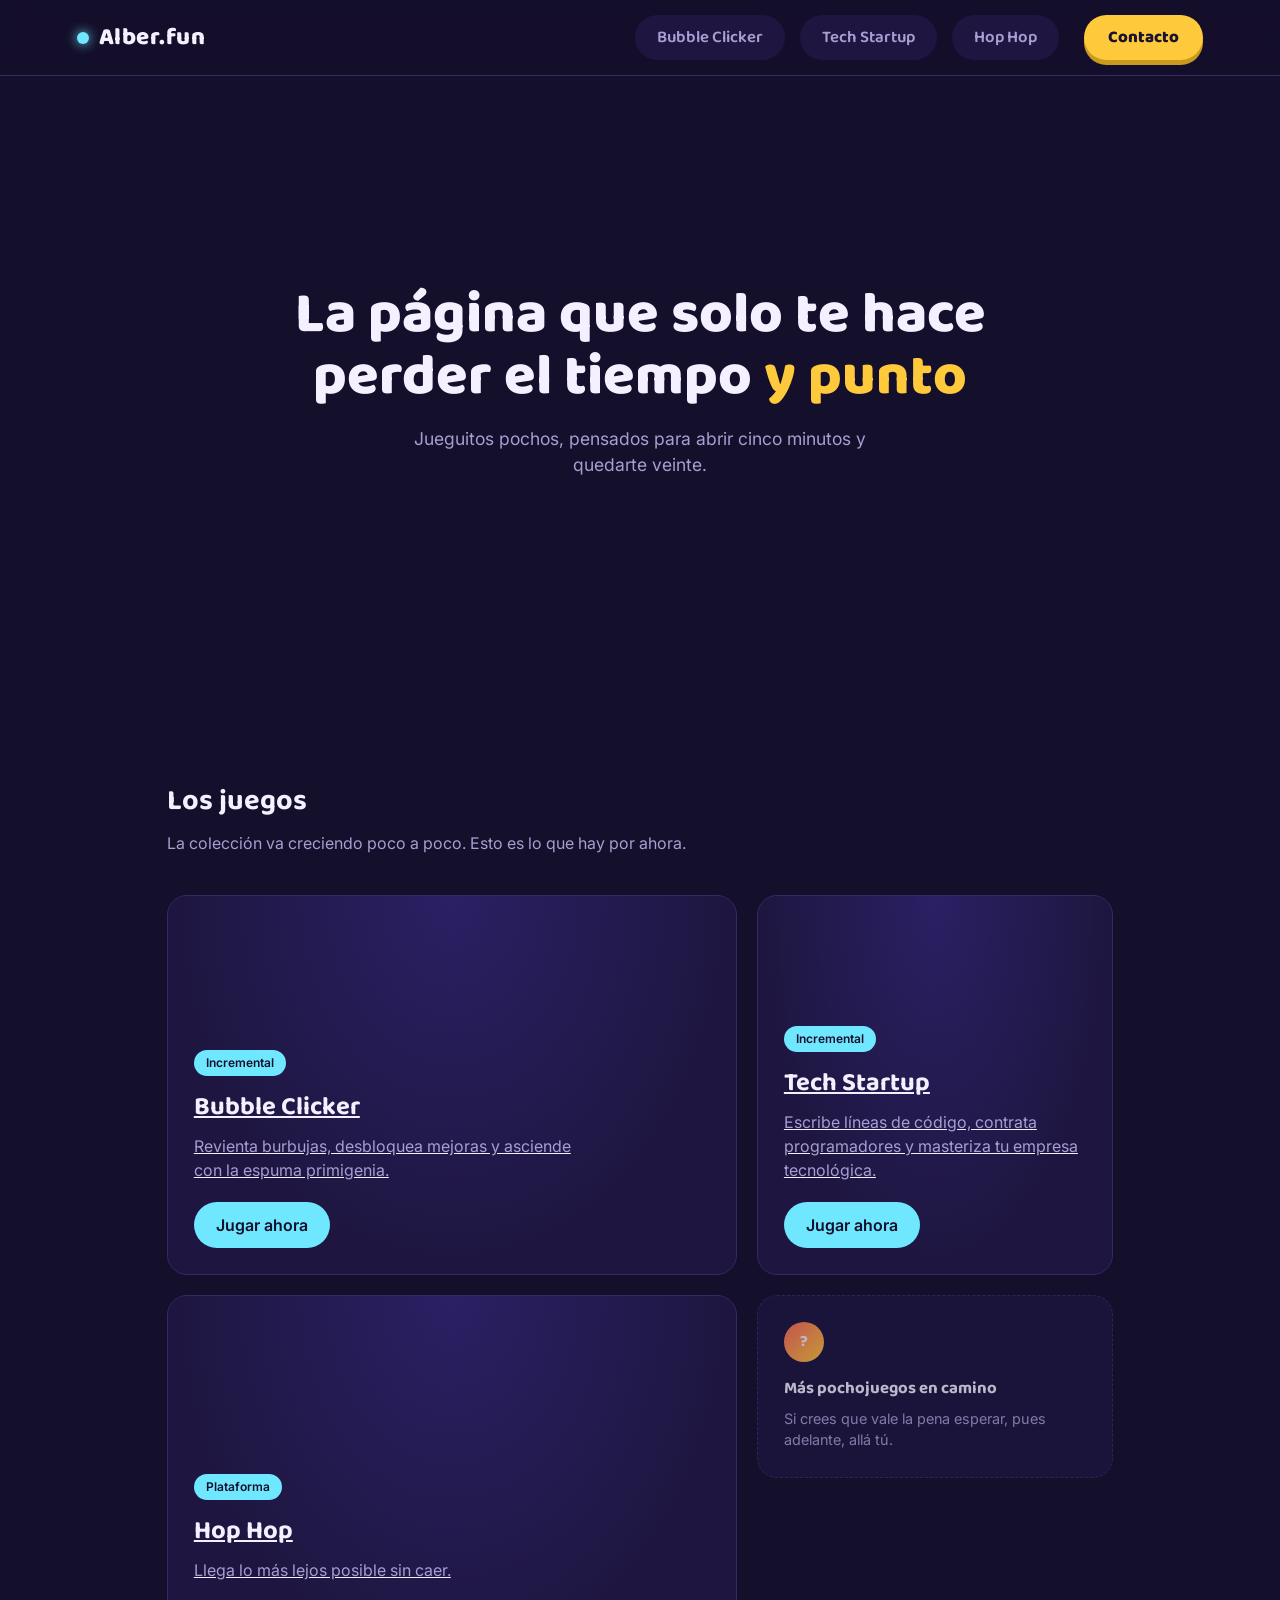
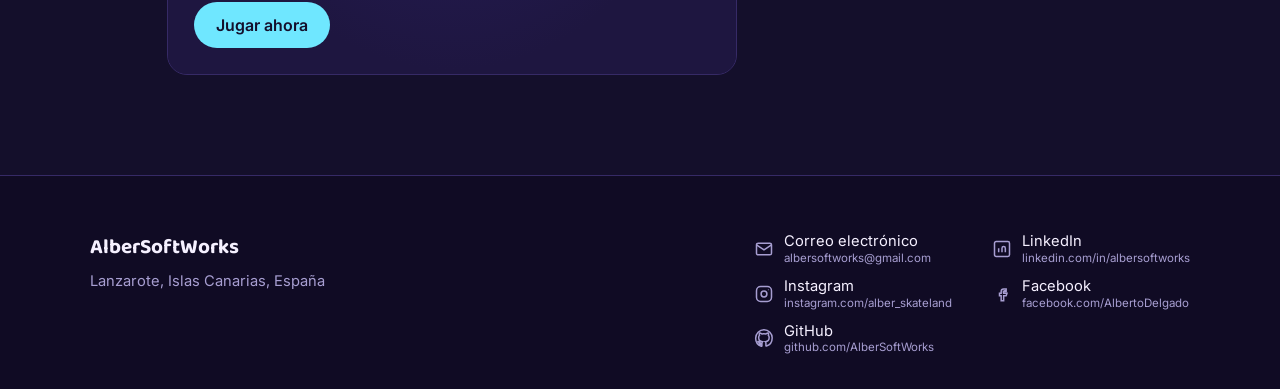
==== index.html @ b2f0d1ea "Modificaciones varias" ====
<!DOCTYPE html>
<html lang="es">
<head>
<meta charset="UTF-8">
<meta name="viewport" content="width=device-width, initial-scale=1.0">
<title>Alber.fun — Sala de juegos</title>

<link rel="preconnect" href="https://fonts.googleapis.com">
<link rel="preconnect" href="https://fonts.gstatic.com" crossorigin>
<link href="https://fonts.googleapis.com/css2?family=Baloo+2:wght@500;600;700;800&family=Inter:wght@400;500;600&display=swap" rel="stylesheet">

<style>
  :root {
    --ink: #140F2B;
    --panel: #1E1640;
    --panel-edge: #362A66;
    --sky: #6FE7FF;
    --gold: #FFC93C;
    --coral: #FF6B5B;
    --text: #F5F0FF;
    --muted: #A79ED1;

    --font-display: 'Baloo 2', sans-serif;
    --font-body: 'Inter', sans-serif;
  }

  * { box-sizing: border-box; }

  html { scroll-behavior: smooth; }

  body {
    margin: 0;
    background: var(--ink);
    color: var(--text);
    font-family: var(--font-body);
    line-height: 1.5;
  }

  a { color: inherit; }

  :focus-visible {
    outline: 2px solid var(--gold);
    outline-offset: 3px;
  }

  /* ---------- NAV ESTÉTICO Y ANIMADO ---------- */

  nav {
    display: flex;
    align-items: center;
    justify-content: space-between;
    padding: 15px 6vw;
    position: sticky;
    top: 0;
    background: rgba(20, 15, 43, 0.85); /* var(--ink) con opacidad */
    backdrop-filter: blur(12px);
    -webkit-backdrop-filter: blur(12px);
    z-index: 9999;
    border-bottom: 1px solid var(--panel-edge);
    transition: all 0.4s ease;
  }

  .brand {
    font-family: var(--font-display);
    font-weight: 800;
    font-size: 1.5rem;
    display: flex;
    align-items: center;
    gap: 10px;
    letter-spacing: 0.5px;
    text-decoration: none;
    color: var(--text);
    transition: transform 0.3s ease;
  }

  .brand:hover {
    transform: scale(1.05) rotate(-2deg);
  }

  .brand-dot {
    width: 12px;
    height: 12px;
    border-radius: 50%;
    background: var(--sky);
    box-shadow: 0 0 12px var(--sky);
    transition: all 0.3s ease;
  }

  /* Animación loca para el punto del logo al hacer hover */
  .brand:hover .brand-dot {
    animation: crazyBounce 0.4s infinite alternate cubic-bezier(0.5, 0.05, 1, 0.5);
  }

  @keyframes crazyBounce {
    0% { transform: translateY(0) scale(1); background: var(--sky); box-shadow: 0 0 12px var(--sky); }
    100% { transform: translateY(-10px) scale(1.3); background: var(--coral); box-shadow: 0 0 20px var(--coral); }
  }

  .nav-links-container {
    display: flex;
    gap: 15px;
    align-items: center;
    flex-wrap: wrap;
  }

  .nav-link {
    text-decoration: none;
    color: var(--muted);
    font-family: var(--font-display);
    font-size: 1.05rem;
    font-weight: 600;
    padding: 8px 20px;
    border-radius: 50px;
    background: var(--panel);
    border: 2px solid transparent;
    position: relative;
    overflow: hidden;
    transition: all 0.3s cubic-bezier(0.175, 0.885, 0.32, 1.275);
  }

  /* Efecto de brillo que atraviesa el botón */
  .nav-link::before {
    content: '';
    position: absolute;
    top: 0; left: -100%;
    width: 100%; height: 100%;
    background: linear-gradient(90deg, transparent, rgba(111, 231, 255, 0.3), transparent);
    transition: left 0.5s ease;
  }

  .nav-link:hover {
    transform: translateY(-5px) scale(1.05) rotate(3deg);
    box-shadow: 0 8px 15px rgba(111, 231, 255, 0.2);
    border-color: var(--sky);
    color: var(--sky);
    background: var(--ink);
  }

  .nav-link:hover::before {
    left: 100%;
  }

  /* Botón de Llamada a la Acción (CTA) del menú */
  .nav-cta {
    text-decoration: none;
    color: #1A1330;
    background: var(--gold);
    font-family: var(--font-display);
    font-size: 1.05rem;
    font-weight: 800;
    padding: 10px 24px;
    border-radius: 50px;
    box-shadow: 0 5px 0 #C99A20;
    animation: pulseNav 2s infinite;
    transition: all 0.2s cubic-bezier(0.25, 0.8, 0.25, 1);
    margin-left: 10px;
  }

  .nav-cta:hover {
    transform: translateY(-3px) scale(1.1) rotate(-3deg);
    box-shadow: 0 2px 0 #C99A20, 0 10px 25px rgba(255, 201, 60, 0.5);
    animation-play-state: paused;
    background: #ffdb6e;
  }

  .nav-cta:active {
    transform: translateY(2px) scale(0.95);
    box-shadow: 0 0 0 #C99A20;
  }

  @keyframes pulseNav {
    0% { box-shadow: 0 5px 0 #C99A20, 0 0 0 0 rgba(255, 201, 60, 0.5); }
    70% { box-shadow: 0 5px 0 #C99A20, 0 0 0 15px rgba(255, 201, 60, 0); }
    100% { box-shadow: 0 5px 0 #C99A20, 0 0 0 0 rgba(255, 201, 60, 0); }
  }

  /* Adaptación para móviles del menú */
  @media (max-width: 720px) {
    .nav-links-container {
      display: none; /* Aquí podrías añadir un menú hamburguesa más adelante si crecen los links */
    }
  }

  /* ---------- HERO ---------- */

  .hero {
    position: relative;
    min-height: 76vh;
    display: flex;
    align-items: center;
    justify-content: center;
    overflow: hidden;
    padding: 40px 6vw 80px;
  }

  .hero-bubbles {
    position: absolute;
    inset: 0;
    overflow: hidden;
    pointer-events: none;
  }

  .hero-bubbles span {
    position: absolute;
    bottom: -10%;
    border-radius: 50%;
    opacity: 0.55;
    animation: rise linear infinite;
  }

  @keyframes rise {
    0%   { transform: translateY(0) translateX(0); opacity: 0; }
    10%  { opacity: 0.55; }
    90%  { opacity: 0.4; }
    100% { transform: translateY(-115vh) translateX(var(--drift, 30px)); opacity: 0; }
  }

  .hero-content {
    position: relative;
    text-align: center;
    max-width: 700px;
    animation: heroIn 1s ease both;
  }

  @keyframes heroIn {
    from { opacity: 0; transform: translateY(18px); }
    to   { opacity: 1; transform: translateY(0); }
  }

  .hero h1 {
    font-family: var(--font-display);
    font-weight: 800;
    font-size: clamp(2.2rem, 6vw, 3.6rem);
    line-height: 1.08;
    margin: 0 0 18px 0;
  }

  .hero h1 .highlight {
    color: var(--gold);
  }

  .hero p {
    color: var(--muted);
    font-size: 1.1rem;
    max-width: 46ch;
    margin: 0 auto 34px auto;
  }

  .cta {
    display: inline-block;
    background: var(--gold);
    color: #1A1330;
    font-weight: 600;
    font-family: var(--font-body);
    padding: 13px 30px;
    border-radius: 999px;
    text-decoration: none;
    font-size: 1rem;
    box-shadow: 0 6px 0 #C99A20;
    transition: transform 0.15s, box-shadow 0.15s;
  }

  .cta:hover {
    transform: translateY(2px);
    box-shadow: 0 4px 0 #C99A20;
  }

  /* ---------- GAMES SECTION ---------- */

  .games {
    padding: 20px 6vw 100px;
    max-width: 1100px;
    margin: 0 auto;
  }

  .games-heading {
    font-family: var(--font-display);
    font-weight: 700;
    font-size: 1.8rem;
    margin: 0 0 8px 0;
  }

  .games-sub {
    color: var(--muted);
    margin: 0 0 40px 0;
    max-width: 55ch;
  }

  .game-grid {
    display: grid;
    grid-template-columns: 1.6fr 1fr;
    grid-template-rows: auto auto;
    gap: 20px;
    margin-top: 20px;
  }

  .card {
    background: var(--panel);
    border: 1px solid var(--panel-edge);
    border-radius: 20px;
    padding: 26px;
    position: relative;
    overflow: hidden;
  }

  .card-featured {
    grid-row: 1 / 3;
    display: flex;
    flex-direction: column;
    justify-content: flex-end;
    min-height: 380px;
    transition: transform 0.25s ease, border-color 0.25s ease;
  }

  .card-featured:hover {
    transform: translateY(-4px);
    border-color: var(--sky);
  }

  .preview {
    position: absolute;
    inset: 0;
    background: radial-gradient(ellipse at top, #2A2064, var(--panel) 70%);
  }

  .preview span {
    position: absolute;
    bottom: -20%;
    border-radius: 50%;
    background: radial-gradient(circle at 30% 30%, #ffffff, var(--sky));
    box-shadow: 0 0 18px rgba(111, 231, 255, 0.5);
    animation: rise 6s linear infinite;
  }

  .card-body {
    position: relative;
    z-index: 2;
  }

  .tag {
    display: inline-block;
    font-size: 0.75rem;
    color: var(--ink);
    background: var(--sky);
    padding: 4px 12px;
    border-radius: 999px;
    font-weight: 600;
    margin-bottom: 12px;
  }

  .card-featured h3 {
    font-family: var(--font-display);
    font-size: 1.6rem;
    margin: 0 0 8px 0;
  }

  .card-featured p {
    color: var(--muted);
    margin: 0 0 20px 0;
    max-width: 40ch;
  }

  .play-btn {
    display: inline-flex;
    align-items: center;
    gap: 8px;
    background: var(--sky);
    color: var(--ink);
    text-decoration: none;
    font-weight: 600;
    padding: 11px 22px;
    border-radius: 999px;
    width: fit-content;
    transition: filter 0.15s, transform 0.15s;
  }

  .play-btn:hover {
    filter: brightness(1.08);
    transform: translateY(-1px);
  }

  .card-soon {
    display: flex;
    flex-direction: column;
    justify-content: center;
    align-items: flex-start;
    border-style: dashed;
    opacity: 0.75;
    min-height: 170px;
  }

  .soon-bubble {
    width: 40px;
    height: 40px;
    border-radius: 50%;
    background: linear-gradient(135deg, var(--coral), var(--gold));
    display: flex;
    align-items: center;
    justify-content: center;
    font-family: var(--font-display);
    font-weight: 700;
    margin-bottom: 14px;
    animation: pulse 2.4s ease-in-out infinite;
  }

  @keyframes pulse {
    0%, 100% { transform: scale(1); }
    50% { transform: scale(1.08); }
  }

  .card-soon h4 {
    font-family: var(--font-display);
    font-size: 1.05rem;
    margin: 0 0 6px 0;
  }

  .card-soon p {
    color: var(--muted);
    font-size: 0.9rem;
    margin: 0;
  }

  @media (max-width: 720px) {
    .game-grid { grid-template-columns: 1fr; }
    .card-featured { grid-row: auto; min-height: 320px; }
  }

  @media (prefers-reduced-motion: reduce) {
    .hero-bubbles span, .preview span, .soon-bubble, .hero-content { animation: none; }
  }

  /* ---------- FOOTER ---------- */

  footer {
    background: #100B24;
    border-top: 1px solid var(--panel-edge);
    padding: 56px 6vw 34px;
  }

  .footer-inner {
    max-width: 1100px;
    margin: 0 auto;
    display: flex;
    flex-wrap: wrap;
    justify-content: space-between;
    gap: 40px;
  }

  .footer-brand h2 {
    font-family: var(--font-display);
    font-size: 1.3rem;
    margin: 0 0 6px 0;
  }

  .footer-brand p {
    color: var(--muted);
    margin: 0;
    font-size: 0.92rem;
  }

  .footer-links {
    display: grid;
    grid-template-columns: repeat(2, auto);
    gap: 12px 40px;
  }

  .footer-link {
    display: flex;
    align-items: center;
    gap: 10px;
    text-decoration: none;
    color: var(--text);
    font-size: 0.92rem;
    transition: color 0.15s;
  }

  .footer-link:hover { color: var(--sky); }

  .footer-link .icon {
    width: 20px;
    height: 20px;
    flex-shrink: 0;
    color: var(--muted);
    transition: color 0.15s;
  }

  .footer-link:hover .icon { color: var(--sky); }

  .footer-link .link-text {
    display: flex;
    flex-direction: column;
    line-height: 1.25;
  }

  .footer-link .link-label {
    font-size: 0.72rem;
    color: var(--muted);
  }

  .footer-bottom {
    max-width: 1100px;
    margin: 40px auto 0;
    padding-top: 20px;
    border-top: 1px solid var(--panel-edge);
    color: var(--muted);
    font-size: 0.8rem;
  }
</style>
</head>
<body>

  <nav>
    <a href="#" class="brand">
      <span class="brand-dot"></span>Alber.fun
    </a>
    
    <div class="nav-links-container">
      <a href="#bubble-clicker" class="nav-link">Bubble Clicker</a>
      <a href="#tech-startup" class="nav-link">Tech Startup</a>
      <a href="#hop-hop" class="nav-link">Hop Hop</a>
      <a href="https://albersoftworks.github.io" target="_blank" rel="noopener" class="nav-cta">Contacto</a>
    </div>
  </nav>

  <header class="hero">
    <div class="hero-bubbles" aria-hidden="true">
      <span style="left:8%;  width:26px; height:26px; --drift:20px;  background:var(--sky);   animation-duration:9s;  animation-delay:0s;"></span>
      <span style="left:20%; width:14px; height:14px; --drift:-15px; background:var(--gold);  animation-duration:7s;  animation-delay:1.2s;"></span>
      <span style="left:33%; width:34px; height:34px; --drift:25px;  background:var(--coral);  animation-duration:11s; animation-delay:0.4s;"></span>
      <span style="left:47%; width:18px; height:18px; --drift:-20px; background:var(--sky);   animation-duration:8s;  animation-delay:2.1s;"></span>
      <span style="left:60%; width:22px; height:22px; --drift:18px;  background:var(--gold);  animation-duration:10s; animation-delay:0.8s;"></span>
      <span style="left:72%; width:30px; height:30px; --drift:-25px; background:var(--coral);  animation-duration:12s; animation-delay:1.6s;"></span>
      <span style="left:85%; width:16px; height:16px; --drift:15px;  background:var(--sky);   animation-duration:7.5s; animation-delay:2.6s;"></span>
      <span style="left:93%; width:20px; height:20px; --drift:-18px; background:var(--gold);  animation-duration:9.5s; animation-delay:0.2s;"></span>
    </div>

    <div class="hero-content">
      <h1>La página que solo te hace perder el tiempo <span class="highlight">y punto</span></h1>
      <p>Jueguitos pochos, pensados para abrir cinco minutos y quedarte veinte.</p>
    </div>
  </header>

  <main class="games" id="games">
    <h2 class="games-heading">Los juegos</h2>
    <p class="games-sub">La colección va creciendo poco a poco. Esto es lo que hay por ahora.</p>

    <div class="game-grid">
      <a class="card card-featured" href="https://albersoftworks.github.io/alber.fun/bubble-clicker" target="_blank" rel="noopener">
        <div class="preview" aria-hidden="true">
          <span style="left:15%; width:22px; height:22px; animation-delay:0s;"></span>
          <span style="left:35%; width:14px; height:14px; animation-delay:1.5s;"></span>
          <span style="left:55%; width:26px; height:26px; animation-delay:0.8s;"></span>
          <span style="left:75%; width:18px; height:18px; animation-delay:2.2s;"></span>
        </div>
        <div class="card-body">
          <span class="tag">Incremental</span>
          <h3>Bubble Clicker</h3>
          <p>Revienta burbujas, desbloquea mejoras y asciende con la espuma primigenia.</p>
          <span class="play-btn">Jugar ahora</span>
        </div>
      </a>

      <a class="card card-featured" href="https://albersoftworks.github.io/alber.fun/tech-startup" target="_blank" rel="noopener">
        <div class="preview" aria-hidden="true">
          <span style="left:15%; width:22px; height:22px; animation-delay:0s;"></span>
          <span style="left:35%; width:14px; height:14px; animation-delay:1.5s;"></span>
          <span style="left:55%; width:26px; height:26px; animation-delay:0.8s;"></span>
          <span style="left:75%; width:18px; height:18px; animation-delay:2.2s;"></span>
        </div>
        <div class="card-body">
          <span class="tag">Incremental</span>
          <h3>Tech Startup</h3>
          <p>Escribe líneas de código, contrata programadores y masteriza tu empresa tecnológica.</p>
          <span class="play-btn">Jugar ahora</span>
        </div>
      </a>
    </div>

    <div class="game-grid">

      <a class="card card-featured" href="https://albersoftworks.github.io/alber.fun/hop-hop" target="_blank" rel="noopener">
        <div class="preview" aria-hidden="true">
          <span style="left:15%; width:22px; height:22px; animation-delay:0s;"></span>
          <span style="left:35%; width:14px; height:14px; animation-delay:1.5s;"></span>
          <span style="left:55%; width:26px; height:26px; animation-delay:0.8s;"></span>
          <span style="left:75%; width:18px; height:18px; animation-delay:2.2s;"></span>
        </div>
        <div class="card-body">
          <span class="tag">Plataforma</span>
          <h3>Hop Hop</h3>
          <p>Llega lo más lejos posible sin caer.</p>
          <span class="play-btn">Jugar ahora</span>
        </div>
      </a>

      <div class="card card-soon">
        <div class="soon-bubble">?</div>
        <h4>Más pochojuegos en camino</h4>
        <p>Si crees que vale la pena esperar, pues adelante, allá tú.</p>
      </div>
    </div>

  </main>

  <footer>
    <div class="footer-inner">
      <div class="footer-brand">
        <h2>AlberSoftWorks</h2>
        <p>Lanzarote, Islas Canarias, España</p>
      </div>

      <div class="footer-links">
        <a class="footer-link" href="mailto:albersoftworks@gmail.com">
          <svg class="icon" viewBox="0 0 24 24" fill="none" stroke="currentColor" stroke-width="1.8"><rect x="3" y="5" width="18" height="14" rx="2"/><path d="m3 7 9 6 9-6"/></svg>
          <span class="link-text"><span>Correo electrónico</span><span class="link-label">albersoftworks@gmail.com</span></span>
        </a>

        <a class="footer-link" href="https://www.linkedin.com/in/albersoftworks" target="_blank" rel="noopener">
          <svg class="icon" viewBox="0 0 24 24" fill="none" stroke="currentColor" stroke-width="1.8"><rect x="3" y="3" width="18" height="18" rx="2"/><path d="M8 11v5M8 8v.01M12 16v-5M12 11c0-1.5 1-2 2-2s2 .8 2 2v5"/></svg>
          <span class="link-text"><span>LinkedIn</span><span class="link-label">linkedin.com/in/albersoftworks</span></span>
        </a>

        <a class="footer-link" href="https://www.instagram.com/alber_skateland/" target="_blank" rel="noopener">
          <svg class="icon" viewBox="0 0 24 24" fill="none" stroke="currentColor" stroke-width="1.8"><rect x="3" y="3" width="18" height="18" rx="5"/><circle cx="12" cy="12" r="3.5"/><circle cx="17.2" cy="6.8" r="0.6" fill="currentColor" stroke="none"/></svg>
          <span class="link-text"><span>Instagram</span><span class="link-label">instagram.com/alber_skateland</span></span>
        </a>

        <a class="footer-link" href="https://www.facebook.com/profile.php?id=61575299738661/" target="_blank" rel="noopener">
          <svg class="icon" viewBox="0 0 24 24" fill="none" stroke="currentColor" stroke-width="1.8"><path d="M14 9h3V6h-3c-1.7 0-3 1.3-3 3v2H9v3h2v6h3v-6h3l1-3h-4v-2c0-.6.4-1 1-1z"/></svg>
          <span class="link-text"><span>Facebook</span><span class="link-label">facebook.com/AlbertoDelgado</span></span>
        </a>

        <a class="footer-link" href="https://github.com/albersoftworks" target="_blank" rel="noopener">
          <svg class="icon" viewBox="0 0 24 24" fill="none" stroke="currentColor" stroke-width="1.8"><path d="M12 2C6.5 2 2 6.6 2 12.2c0 4.5 2.9 8.3 6.8 9.6.5.1.7-.2.7-.5v-1.8c-2.8.6-3.4-1.4-3.4-1.4-.4-1.1-1-1.4-1-1.4-.9-.6.1-.6.1-.6 1 .1 1.5 1 1.5 1 .9 1.5 2.3 1.1 2.9.8.1-.7.4-1.1.6-1.4-2.2-.2-4.6-1.1-4.6-5 0-1.1.4-2 1-2.7-.1-.3-.5-1.3.1-2.7 0 0 .8-.3 2.7 1a9.4 9.4 0 0 1 5 0c1.9-1.3 2.7-1 2.7-1 .6 1.4.2 2.4.1 2.7.6.7 1 1.6 1 2.7 0 3.9-2.4 4.8-4.6 5 .4.3.7.9.7 1.9v2.8c0 .3.2.6.7.5 3.9-1.3 6.8-5.1 6.8-9.6C22 6.6 17.5 2 12 2z"/></svg>
          <span class="link-text"><span>GitHub</span><span class="link-label">github.com/AlberSoftWorks</span></span>
        </a>
      </div>
    </div>
  </footer>

</body>
</html>
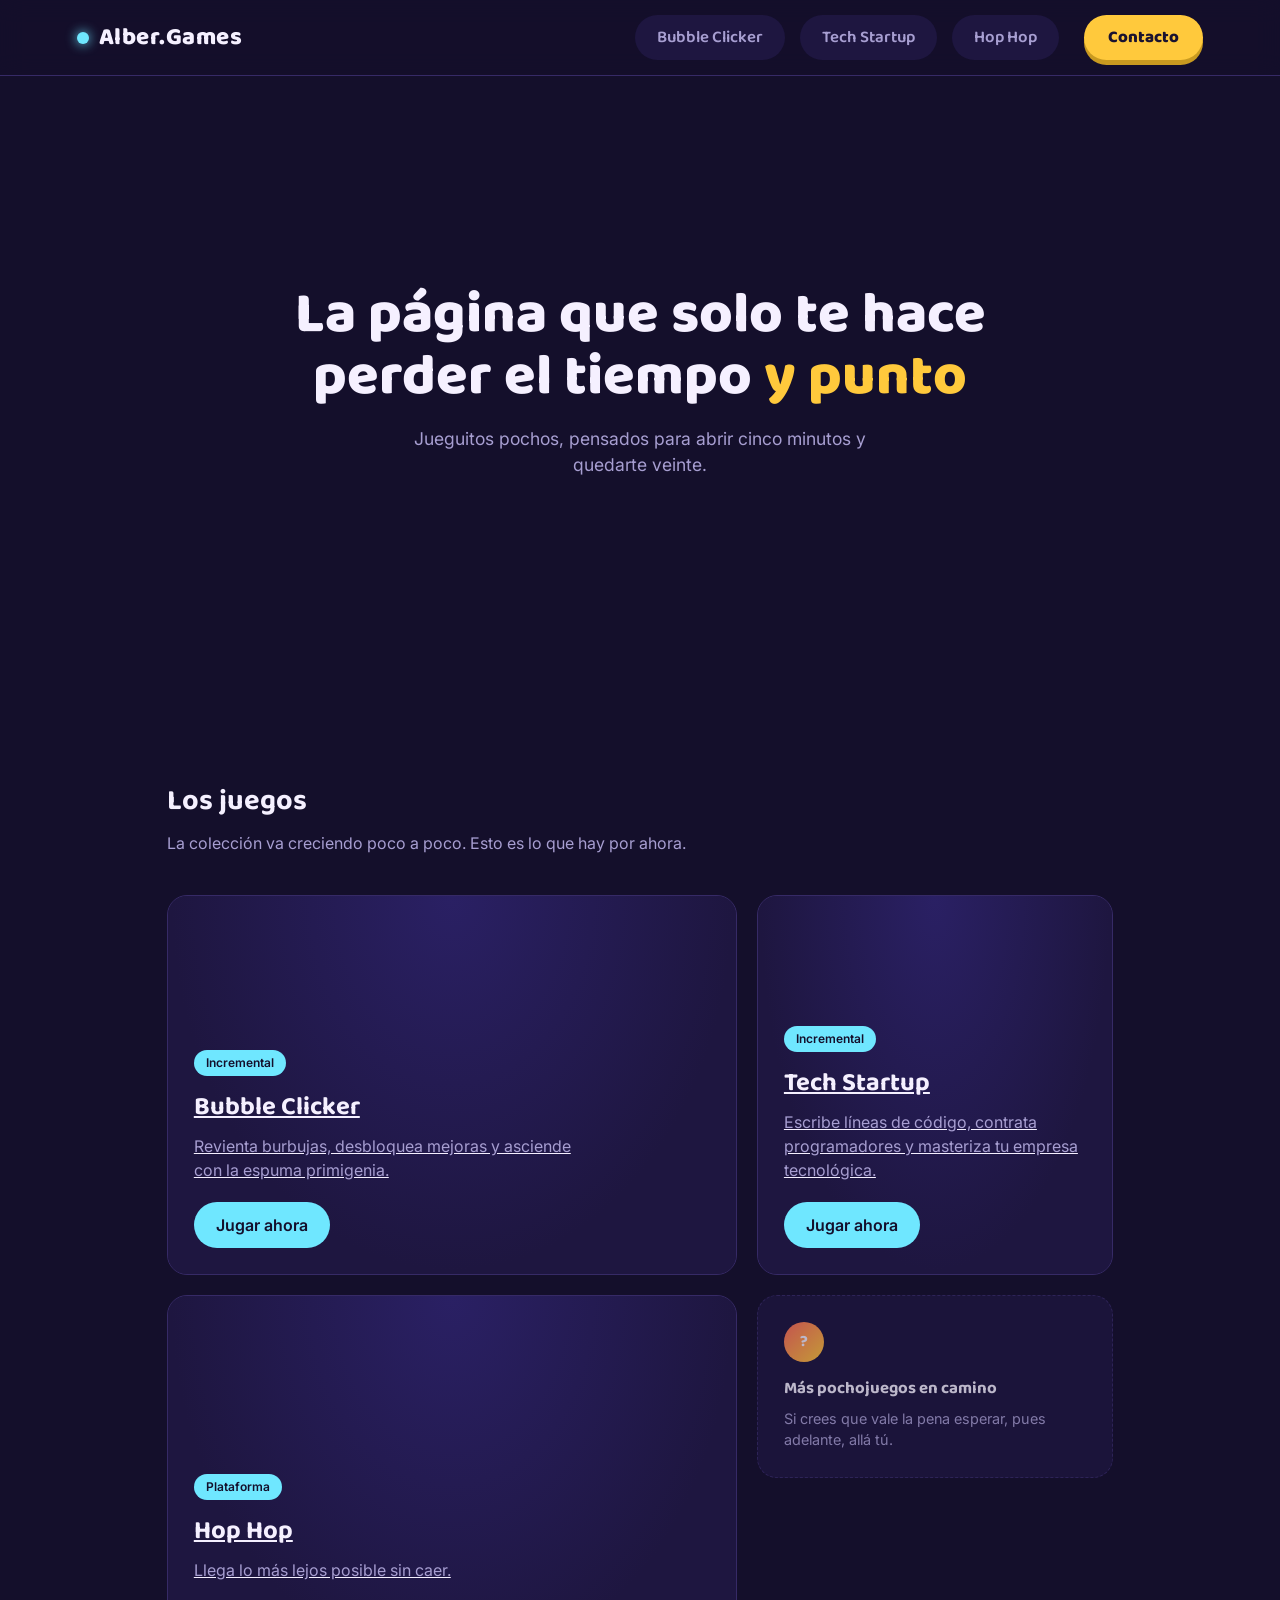
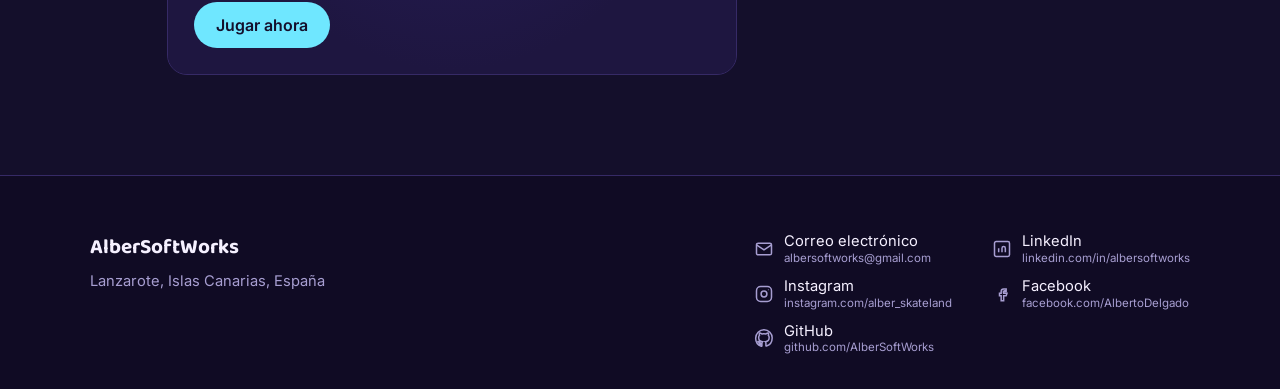
==== commit af838d03: "Actualización global" ====
--- a/index.html
+++ b/index.html
@@ -3,7 +3,7 @@
 <head>
 <meta charset="UTF-8">
 <meta name="viewport" content="width=device-width, initial-scale=1.0">
-<title>Alber.fun — Sala de juegos</title>
+<title>Alber.Games — Sala de juegos</title>
 
 <link rel="preconnect" href="https://fonts.googleapis.com">
 <link rel="preconnect" href="https://fonts.gstatic.com" crossorigin>
@@ -180,6 +180,8 @@
       display: none; /* Aquí podrías añadir un menú hamburguesa más adelante si crecen los links */
     }
   }
+
+  /* --------- FIN NAV ESTÉTICO Y ANIMADO --------- */
 
   /* ---------- HERO ---------- */
 
@@ -511,13 +513,13 @@
 
   <nav>
     <a href="#" class="brand">
-      <span class="brand-dot"></span>Alber.fun
+      <span class="brand-dot"></span>Alber.Games
     </a>
     
     <div class="nav-links-container">
-      <a href="#bubble-clicker" class="nav-link">Bubble Clicker</a>
-      <a href="#tech-startup" class="nav-link">Tech Startup</a>
-      <a href="#hop-hop" class="nav-link">Hop Hop</a>
+      <a href="https://albersoftworks.github.io/alber.games/bubble-clicker" class="nav-link">Bubble Clicker</a>
+      <a href="https://albersoftworks.github.io/alber.games/tech-startup" class="nav-link">Tech Startup</a>
+      <a href="https://albersoftworks.github.io/alber.games/hop-hop" class="nav-link">Hop Hop</a>
       <a href="https://albersoftworks.github.io" target="_blank" rel="noopener" class="nav-cta">Contacto</a>
     </div>
   </nav>
@@ -545,7 +547,7 @@
     <p class="games-sub">La colección va creciendo poco a poco. Esto es lo que hay por ahora.</p>
 
     <div class="game-grid">
-      <a class="card card-featured" href="https://albersoftworks.github.io/alber.fun/bubble-clicker" target="_blank" rel="noopener">
+      <a class="card card-featured" href="https://albersoftworks.github.io/alber.games/bubble-clicker" target="_blank" rel="noopener">
         <div class="preview" aria-hidden="true">
           <span style="left:15%; width:22px; height:22px; animation-delay:0s;"></span>
           <span style="left:35%; width:14px; height:14px; animation-delay:1.5s;"></span>
@@ -560,7 +562,7 @@
         </div>
       </a>
 
-      <a class="card card-featured" href="https://albersoftworks.github.io/alber.fun/tech-startup" target="_blank" rel="noopener">
+      <a class="card card-featured" href="https://albersoftworks.github.io/alber.games/tech-startup" target="_blank" rel="noopener">
         <div class="preview" aria-hidden="true">
           <span style="left:15%; width:22px; height:22px; animation-delay:0s;"></span>
           <span style="left:35%; width:14px; height:14px; animation-delay:1.5s;"></span>
@@ -578,7 +580,7 @@
 
     <div class="game-grid">
 
-      <a class="card card-featured" href="https://albersoftworks.github.io/alber.fun/hop-hop" target="_blank" rel="noopener">
+      <a class="card card-featured" href="https://albersoftworks.github.io/alber.games/hop-hop" target="_blank" rel="noopener">
         <div class="preview" aria-hidden="true">
           <span style="left:15%; width:22px; height:22px; animation-delay:0s;"></span>
           <span style="left:35%; width:14px; height:14px; animation-delay:1.5s;"></span>
@@ -639,4 +641,4 @@
   </footer>
 
 </body>
-</html>
+</html>
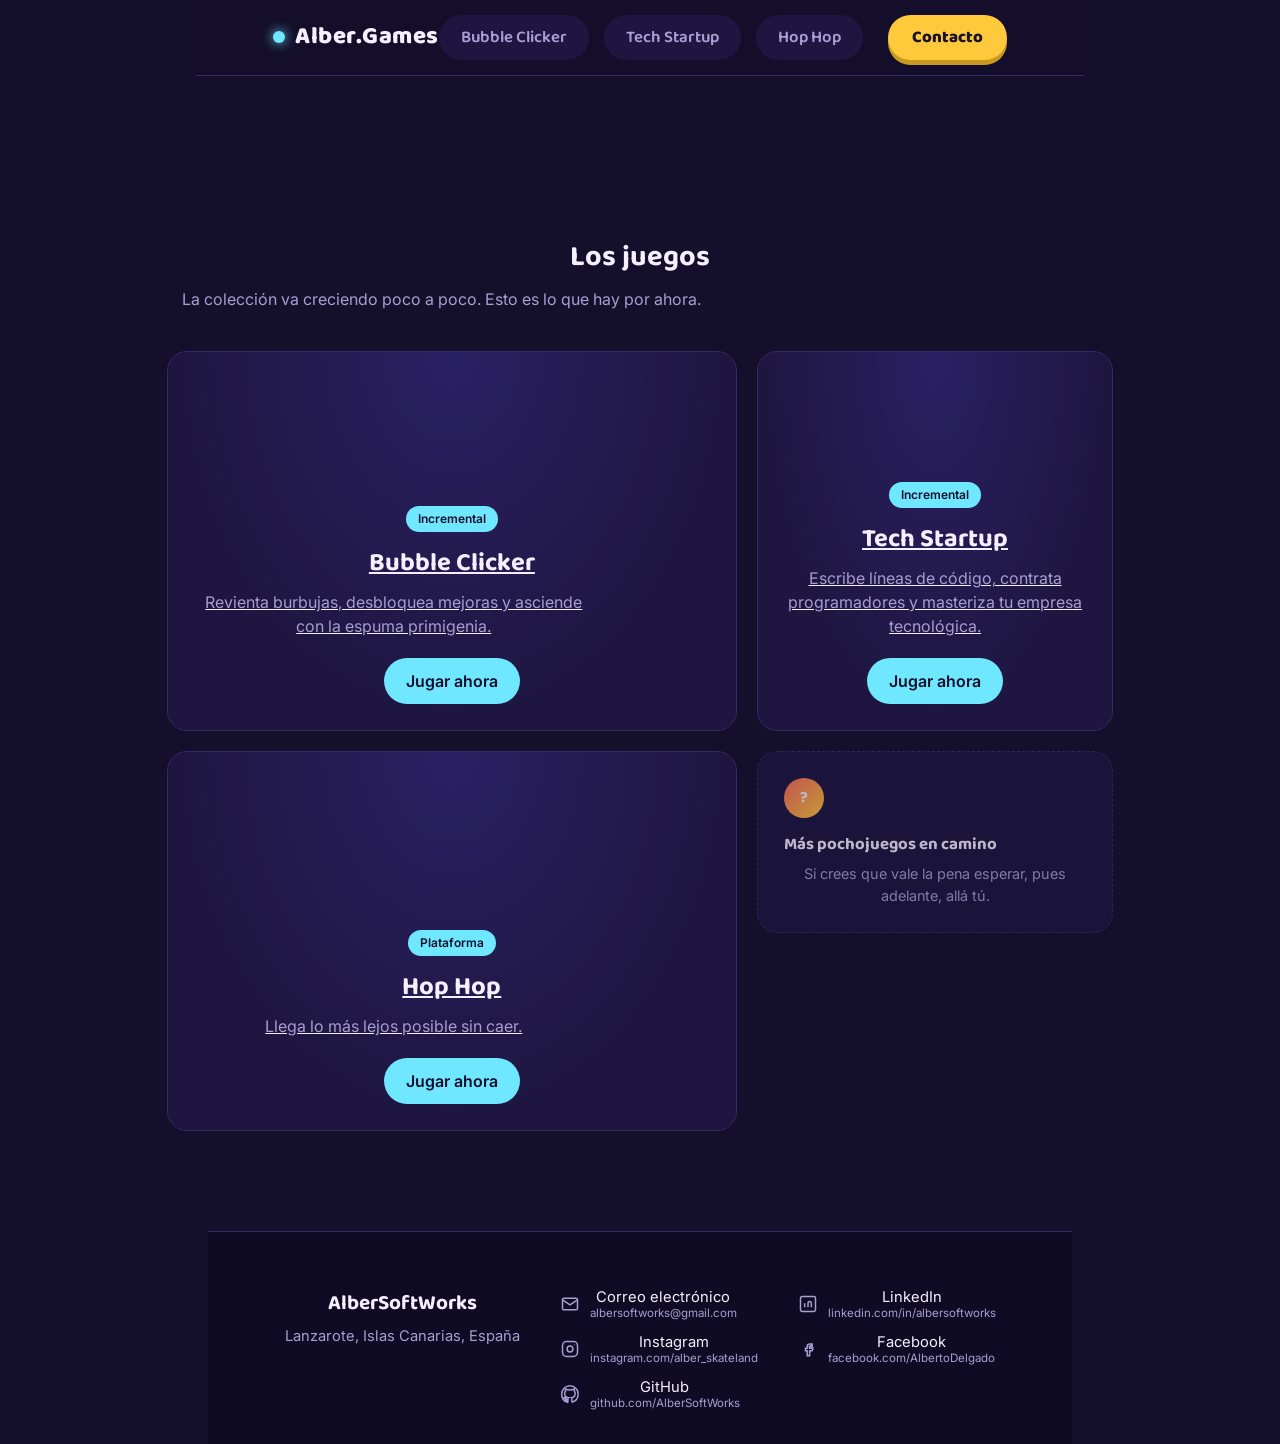
==== commit 68a5f868: "Adición del CSS Cambios en todos los ficheros y adición del CSS general" ====
--- a/index.html
+++ b/index.html
@@ -8,7 +8,7 @@
 <link rel="preconnect" href="https://fonts.googleapis.com">
 <link rel="preconnect" href="https://fonts.gstatic.com" crossorigin>
 <link href="https://fonts.googleapis.com/css2?family=Baloo+2:wght@500;600;700;800&family=Inter:wght@400;500;600&display=swap" rel="stylesheet">
-
+<link rel="stylesheet" href="style.css">
 <style>
   :root {
     --ink: #140F2B;
@@ -512,7 +512,7 @@
 <body>
 
   <nav>
-    <a href="#" class="brand">
+    <a href="https://albersoftworks.github.io/alber.games" class="brand">
       <span class="brand-dot"></span>Alber.Games
     </a>
     
--- a/style.css
+++ b/style.css
@@ -0,0 +1,1508 @@
+/* ==========================================================================
+   1. VARIABLES GLOBALES Y RESET
+   ========================================================================== */
+:root {
+    --ink: #140F2B;
+    --panel: #1E1640;
+    --panel-edge: #362A66;
+    --sky: #6FE7FF;
+    --gold: #FFC93C;
+    --coral: #FF6B5B;
+    --text: #F5F0FF;
+    --muted: #A79ED1;
+
+    --font-display: 'Baloo 2', sans-serif;
+    --font-body: 'Inter', sans-serif;
+}
+
+* { 
+    box-sizing: border-box; 
+}
+
+html { 
+    scroll-behavior: smooth; 
+    overscroll-behavior: none; 
+}
+
+/* Estilos base por defecto (Portal principal) */
+body {
+    margin: 0;
+    background: var(--ink);
+    color: var(--text);
+    font-family: var(--font-body);
+    line-height: 1.5;
+    overflow-x: hidden;
+}
+
+a { color: inherit; }
+
+:focus-visible {
+    outline: 2px solid var(--gold);
+    outline-offset: 3px;
+}
+
+/* ==========================================================================
+   2. NAVEGACIÓN GLOBAL (Compartida en toda la web)
+   ========================================================================== */
+nav {
+    display: flex;
+    align-items: center;
+    justify-content: space-between;
+    padding: 15px 6vw;
+    position: sticky;
+    top: 0;
+    background: rgba(20, 15, 43, 0.85);
+    backdrop-filter: blur(12px);
+    -webkit-backdrop-filter: blur(12px);
+    z-index: 9999;
+    border-bottom: 1px solid var(--panel-edge);
+    transition: all 0.4s ease;
+}
+
+.brand {
+    font-family: var(--font-display);
+    font-weight: 800;
+    font-size: 1.5rem;
+    display: flex;
+    align-items: center;
+    gap: 10px;
+    letter-spacing: 0.5px;
+    text-decoration: none;
+    color: var(--text);
+    transition: transform 0.3s ease;
+}
+
+.brand:hover { transform: scale(1.05) rotate(-2deg); }
+
+.brand-dot {
+    width: 12px;
+    height: 12px;
+    border-radius: 50%;
+    background: var(--sky);
+    box-shadow: 0 0 12px var(--sky);
+    transition: all 0.3s ease;
+}
+
+.brand:hover .brand-dot {
+    animation: crazyBounce 0.4s infinite alternate cubic-bezier(0.5, 0.05, 1, 0.5);
+}
+
+@keyframes crazyBounce {
+    0% { transform: translateY(0) scale(1); background: var(--sky); box-shadow: 0 0 12px var(--sky); }
+    100% { transform: translateY(-10px) scale(1.3); background: var(--coral); box-shadow: 0 0 20px var(--coral); }
+}
+
+.nav-links-container {
+    display: flex;
+    gap: 15px;
+    align-items: center;
+    flex-wrap: wrap;
+}
+
+.nav-link {
+    text-decoration: none;
+    color: var(--muted);
+    font-family: var(--font-display);
+    font-size: 1.05rem;
+    font-weight: 600;
+    padding: 8px 20px;
+    border-radius: 50px;
+    background: var(--panel);
+    border: 2px solid transparent;
+    position: relative;
+    overflow: hidden;
+    transition: all 0.3s cubic-bezier(0.175, 0.885, 0.32, 1.275);
+}
+
+.nav-link::before {
+    content: '';
+    position: absolute;
+    top: 0; left: -100%;
+    width: 100%; height: 100%;
+    background: linear-gradient(90deg, transparent, rgba(111, 231, 255, 0.3), transparent);
+    transition: left 0.5s ease;
+}
+
+.nav-link:hover {
+    transform: translateY(-5px) scale(1.05) rotate(3deg);
+    box-shadow: 0 8px 15px rgba(111, 231, 255, 0.2);
+    border-color: var(--sky);
+    color: var(--sky);
+    background: var(--ink);
+}
+
+.nav-link:hover::before { left: 100%; }
+
+.nav-cta {
+    text-decoration: none;
+    color: #1A1330;
+    background: var(--gold);
+    font-family: var(--font-display);
+    font-size: 1.05rem;
+    font-weight: 800;
+    padding: 10px 24px;
+    border-radius: 50px;
+    box-shadow: 0 5px 0 #C99A20;
+    animation: pulseNav 2s infinite;
+    transition: all 0.2s cubic-bezier(0.25, 0.8, 0.25, 1);
+    margin-left: 10px;
+}
+
+.nav-cta:hover {
+    transform: translateY(-3px) scale(1.1) rotate(-3deg);
+    box-shadow: 0 2px 0 #C99A20, 0 10px 25px rgba(255, 201, 60, 0.5);
+    animation-play-state: paused;
+    background: #ffdb6e;
+}
+
+.nav-cta:active {
+    transform: translateY(2px) scale(0.95);
+    box-shadow: 0 0 0 #C99A20;
+}
+
+@keyframes pulseNav {
+    0% { box-shadow: 0 5px 0 #C99A20, 0 0 0 0 rgba(255, 201, 60, 0.5); }
+    70% { box-shadow: 0 5px 0 #C99A20, 0 0 0 15px rgba(255, 201, 60, 0); }
+    100% { box-shadow: 0 5px 0 #C99A20, 0 0 0 0 rgba(255, 201, 60, 0); }
+}
+
+@media (max-width: 720px) {
+    .nav-links-container { display: none; }
+}
+
+/* ==========================================================================
+   3. PORTAL PRINCIPAL (index.html)
+   ========================================================================== */
+.hero {
+    position: relative;
+    min-height: 76vh;
+    display: flex;
+    align-items: center;
+    justify-content: center;
+    overflow: hidden;
+    padding: 40px 6vw 80px;
+}
+
+.hero-bubbles {
+    position: absolute;
+    inset: 0;
+    overflow: hidden;
+    pointer-events: none;
+}
+
+.hero-bubbles span {
+    position: absolute;
+    bottom: -10%;
+    border-radius: 50%;
+    opacity: 0.55;
+    animation: rise linear infinite;
+}
+
+@keyframes rise {
+    0%   { transform: translateY(0) translateX(0); opacity: 0; }
+    10%  { opacity: 0.55; }
+    90%  { opacity: 0.4; }
+    100% { transform: translateY(-115vh) translateX(var(--drift, 30px)); opacity: 0; }
+}
+
+.hero-content {
+    position: relative;
+    text-align: center;
+    max-width: 700px;
+    animation: heroIn 1s ease both;
+}
+
+@keyframes heroIn {
+    from { opacity: 0; transform: translateY(18px); }
+    to   { opacity: 1; transform: translateY(0); }
+}
+
+.hero h1 {
+    font-family: var(--font-display);
+    font-weight: 800;
+    font-size: clamp(2.2rem, 6vw, 3.6rem);
+    line-height: 1.08;
+    margin: 0 0 18px 0;
+}
+
+.hero h1 .highlight { color: var(--gold); }
+
+.hero p {
+    color: var(--muted);
+    font-size: 1.1rem;
+    max-width: 46ch;
+    margin: 0 auto 34px auto;
+}
+
+.cta {
+    display: inline-block;
+    background: var(--gold);
+    color: #1A1330;
+    font-weight: 600;
+    font-family: var(--font-body);
+    padding: 13px 30px;
+    border-radius: 999px;
+    text-decoration: none;
+    font-size: 1rem;
+    box-shadow: 0 6px 0 #C99A20;
+    transition: transform 0.15s, box-shadow 0.15s;
+}
+
+.cta:hover {
+    transform: translateY(2px);
+    box-shadow: 0 4px 0 #C99A20;
+}
+
+.games {
+    padding: 20px 6vw 100px;
+    max-width: 1100px;
+    margin: 0 auto;
+}
+
+.games-heading {
+    font-family: var(--font-display);
+    font-weight: 700;
+    font-size: 1.8rem;
+    margin: 0 0 8px 0;
+}
+
+.games-sub {
+    color: var(--muted);
+    margin: 0 0 40px 0;
+    max-width: 55ch;
+}
+
+.game-grid {
+    display: grid;
+    grid-template-columns: 1.6fr 1fr;
+    grid-template-rows: auto auto;
+    gap: 20px;
+    margin-top: 20px;
+}
+
+.card {
+    background: var(--panel);
+    border: 1px solid var(--panel-edge);
+    border-radius: 20px;
+    padding: 26px;
+    position: relative;
+    overflow: hidden;
+}
+
+.card-featured {
+    grid-row: 1 / 3;
+    display: flex;
+    flex-direction: column;
+    justify-content: flex-end;
+    min-height: 380px;
+    transition: transform 0.25s ease, border-color 0.25s ease;
+}
+
+.card-featured:hover {
+    transform: translateY(-4px);
+    border-color: var(--sky);
+}
+
+.preview {
+    position: absolute;
+    inset: 0;
+    background: radial-gradient(ellipse at top, #2A2064, var(--panel) 70%);
+}
+
+.preview span {
+    position: absolute;
+    bottom: -20%;
+    border-radius: 50%;
+    background: radial-gradient(circle at 30% 30%, #ffffff, var(--sky));
+    box-shadow: 0 0 18px rgba(111, 231, 255, 0.5);
+    animation: rise 6s linear infinite;
+}
+
+.card-body {
+    position: relative;
+    z-index: 2;
+}
+
+.tag {
+    display: inline-block;
+    font-size: 0.75rem;
+    color: var(--ink);
+    background: var(--sky);
+    padding: 4px 12px;
+    border-radius: 999px;
+    font-weight: 600;
+    margin-bottom: 12px;
+}
+
+.card-featured h3 {
+    font-family: var(--font-display);
+    font-size: 1.6rem;
+    margin: 0 0 8px 0;
+}
+
+.card-featured p {
+    color: var(--muted);
+    margin: 0 0 20px 0;
+    max-width: 40ch;
+}
+
+.play-btn {
+    display: inline-flex;
+    align-items: center;
+    gap: 8px;
+    background: var(--sky);
+    color: var(--ink);
+    text-decoration: none;
+    font-weight: 600;
+    padding: 11px 22px;
+    border-radius: 999px;
+    width: fit-content;
+    transition: filter 0.15s, transform 0.15s;
+}
+
+.play-btn:hover {
+    filter: brightness(1.08);
+    transform: translateY(-1px);
+}
+
+.card-soon {
+    display: flex;
+    flex-direction: column;
+    justify-content: center;
+    align-items: flex-start;
+    border-style: dashed;
+    opacity: 0.75;
+    min-height: 170px;
+}
+
+.soon-bubble {
+    width: 40px;
+    height: 40px;
+    border-radius: 50%;
+    background: linear-gradient(135deg, var(--coral), var(--gold));
+    display: flex;
+    align-items: center;
+    justify-content: center;
+    font-family: var(--font-display);
+    font-weight: 700;
+    margin-bottom: 14px;
+    animation: pulse 2.4s ease-in-out infinite;
+}
+
+@keyframes pulse {
+    0%, 100% { transform: scale(1); }
+    50% { transform: scale(1.08); }
+}
+
+.card-soon h4 {
+    font-family: var(--font-display);
+    font-size: 1.05rem;
+    margin: 0 0 6px 0;
+}
+
+.card-soon p {
+    color: var(--muted);
+    font-size: 0.9rem;
+    margin: 0;
+}
+
+footer {
+    background: #100B24;
+    border-top: 1px solid var(--panel-edge);
+    padding: 56px 6vw 34px;
+}
+
+.footer-inner {
+    max-width: 1100px;
+    margin: 0 auto;
+    display: flex;
+    flex-wrap: wrap;
+    justify-content: space-between;
+    gap: 40px;
+}
+
+.footer-brand h2 {
+    font-family: var(--font-display);
+    font-size: 1.3rem;
+    margin: 0 0 6px 0;
+}
+
+.footer-brand p {
+    color: var(--muted);
+    margin: 0;
+    font-size: 0.92rem;
+}
+
+.footer-links {
+    display: grid;
+    grid-template-columns: repeat(2, auto);
+    gap: 12px 40px;
+}
+
+.footer-link {
+    display: flex;
+    align-items: center;
+    gap: 10px;
+    text-decoration: none;
+    color: var(--text);
+    font-size: 0.92rem;
+    transition: color 0.15s;
+}
+
+.footer-link:hover { color: var(--sky); }
+.footer-link .icon {
+    width: 20px;
+    height: 20px;
+    flex-shrink: 0;
+    color: var(--muted);
+    transition: color 0.15s;
+}
+
+.footer-link:hover .icon { color: var(--sky); }
+
+.footer-link .link-text {
+    display: flex;
+    flex-direction: column;
+    line-height: 1.25;
+}
+
+.footer-link .link-label { font-size: 0.72rem; color: var(--muted); }
+
+.footer-bottom {
+    max-width: 1100px;
+    margin: 40px auto 0;
+    padding-top: 20px;
+    border-top: 1px solid var(--panel-edge);
+    color: var(--muted);
+    font-size: 0.8rem;
+}
+
+/* ==========================================================================
+   4. JUEGO: BUBBLE CLICKER (<body class="bubble-clicker">)
+   ========================================================================== */
+* { box-sizing: border-box; }
+html, body { overscroll-behavior: none; }
+
+body {
+    margin: 0;
+    min-height: 100vh;
+    /* Fondo espacial profundo */
+    background: radial-gradient(circle at top right, #1e1c24, #39405f 70%);
+    font-family: 'Trebuchet MS', sans-serif;
+    display: flex;
+    flex-direction: column;
+    align-items: center;
+    padding: 20px;
+    overflow-x: hidden;
+    color: #c5c6c7;
+}
+
+h1 {
+    font-size: clamp(1.4rem, 5vw, 2.2rem);
+    color: #66fcf1;
+    margin: 0 0 4px 0;
+    text-shadow: 0 0 15px rgba(102, 252, 241, 0.4);
+    text-align: center;
+    letter-spacing: 2px;
+}
+
+.subtitle { 
+    color: #8c92ac; 
+    margin: 0 0 16px 0; 
+    font-size: 0.95rem; 
+    text-align: center; 
+}
+
+#score {
+    font-size: clamp(1.3rem, 4.5vw, 1.8rem);
+    font-weight: bold;
+    margin-bottom: 6px;
+    background: rgba(31, 40, 51, 0.8);
+    color: #ffffff;
+    padding: 10px 26px;
+    border-radius: 999px;
+    border: 1px solid #45a29e;
+    box-shadow: 0 0 20px rgba(69, 162, 158, 0.3);
+    transition: transform 0.1s;
+}
+
+#stats {
+    font-size: 0.85rem;
+    color: #45a29e;
+    margin-bottom: 16px;
+    text-align: center;
+    max-width: 800px;
+    padding: 0 10px;
+}
+
+.layout {
+    display: flex;
+    gap: 20px;
+    width: 100%;
+    max-width: 1100px;
+}
+
+#gameArea {
+    position: relative;
+    flex: 1;
+    height: 550px;
+    background: radial-gradient(circle at center, rgba(102,252,241,0.05) 0%, rgba(11,12,16,0.6) 100%);
+    border-radius: 18px;
+    border: 1px solid rgba(102, 252, 241, 0.1);
+    overflow: hidden;
+    cursor: crosshair;
+    box-shadow: inset 0 0 40px rgba(0,0,0,0.8);
+    touch-action: none;
+}
+
+/* ---------- NAV ESTÉTICO Y ANIMADO ---------- */
+
+nav {
+    display: flex;
+    align-items: center;
+    justify-content: space-between;
+    padding: 15px 6vw;
+    position: sticky;
+    top: 0;
+    backdrop-filter: blur(12px);
+    -webkit-backdrop-filter: blur(12px);
+    z-index: 9999;
+    border-bottom: 1px solid var(--panel-edge);
+    transition: all 0.4s ease;
+}
+
+.brand {
+    font-family: var(--font-display);
+    font-weight: 800;
+    font-size: 1.5rem;
+    display: flex;
+    align-items: center;
+    gap: 10px;
+    letter-spacing: 0.5px;
+    text-decoration: none;
+    color: var(--text);
+    transition: transform 0.3s ease;
+}
+
+.brand:hover {
+    transform: scale(1.05) rotate(-2deg);
+}
+
+.brand-dot {
+    width: 12px;
+    height: 12px;
+    border-radius: 50%;
+    background: var(--sky);
+    box-shadow: 0 0 12px var(--sky);
+    transition: all 0.3s ease;
+}
+
+/* Animación loca para el punto del logo al hacer hover */
+.brand:hover .brand-dot {
+    animation: crazyBounce 0.4s infinite alternate cubic-bezier(0.5, 0.05, 1, 0.5);
+}
+
+@keyframes crazyBounce {
+    0% { transform: translateY(0) scale(1); background: var(--sky); box-shadow: 0 0 12px var(--sky); }
+    100% { transform: translateY(-10px) scale(1.3); background: var(--coral); box-shadow: 0 0 20px var(--coral); }
+}
+
+.nav-links-container {
+    display: flex;
+    gap: 15px;
+    align-items: center;
+    flex-wrap: wrap;
+}
+
+.nav-link {
+    text-decoration: none;
+    color: var(--muted);
+    font-family: var(--font-display);
+    font-size: 1.05rem;
+    font-weight: 600;
+    padding: 8px 20px;
+    border-radius: 50px;
+    background: var(--panel);
+    border: 2px solid transparent;
+    position: relative;
+    overflow: hidden;
+    transition: all 0.3s cubic-bezier(0.175, 0.885, 0.32, 1.275);
+}
+
+/* Efecto de brillo que atraviesa el botón */
+.nav-link::before {
+    content: '';
+    position: absolute;
+    top: 0; left: -100%;
+    width: 100%; height: 100%;
+    background: linear-gradient(90deg, transparent, rgba(111, 231, 255, 0.3), transparent);
+    transition: left 0.5s ease;
+}
+
+.nav-link:hover {
+    transform: translateY(-5px) scale(1.05) rotate(3deg);
+    box-shadow: 0 8px 15px rgba(111, 231, 255, 0.2);
+    border-color: var(--sky);
+    color: var(--sky);
+    background: var(--ink);
+}
+
+.nav-link:hover::before {
+    left: 100%;
+}
+
+/* Botón de Llamada a la Acción (CTA) del menú */
+.nav-cta {
+    text-decoration: none;
+    color: #1A1330;
+    background: var(--gold);
+    font-family: var(--font-display);
+    font-size: 1.05rem;
+    font-weight: 800;
+    padding: 10px 24px;
+    border-radius: 50px;
+    box-shadow: 0 5px 0 #C99A20;
+    animation: pulseNav 2s infinite;
+    transition: all 0.2s cubic-bezier(0.25, 0.8, 0.25, 1);
+    margin-left: 10px;
+}
+
+.nav-cta:hover {
+    transform: translateY(-3px) scale(1.1) rotate(-3deg);
+    box-shadow: 0 2px 0 #C99A20, 0 10px 25px rgba(255, 201, 60, 0.5);
+    animation-play-state: paused;
+    background: #ffdb6e;
+}
+
+.nav-cta:active {
+    transform: translateY(2px) scale(0.95);
+    box-shadow: 0 0 0 #C99A20;
+}
+
+@keyframes pulseNav {
+    0% { box-shadow: 0 5px 0 #C99A20, 0 0 0 0 rgba(255, 201, 60, 0.5); }
+    70% { box-shadow: 0 5px 0 #C99A20, 0 0 0 15px rgba(255, 201, 60, 0); }
+    100% { box-shadow: 0 5px 0 #C99A20, 0 0 0 0 rgba(255, 201, 60, 0); }
+}
+
+/* Adaptación para móviles del menú */
+@media (max-width: 720px) {
+    .nav-links-container {
+    display: none; /* Aquí podrías añadir un menú hamburguesa más adelante si crecen los links */
+    }
+}
+
+/* --------- FIN NAV ESTÉTICO Y ANIMADO --------- */
+
+/* TIENDA Y SCROLL */
+#shop {
+    width: 280px;
+    flex-shrink: 0;
+    background: rgba(11, 12, 16, 0.85);
+    backdrop-filter: blur(10px);
+    border: 1px solid rgba(102, 252, 241, 0.2);
+    border-radius: 18px;
+    padding: 16px;
+    box-shadow: 0 10px 30px rgba(0,0,0,0.5);
+    height: 550px;
+    overflow-y: auto;
+    -webkit-overflow-scrolling: touch;
+}
+
+#shop::-webkit-scrollbar { width: 6px; }
+#shop::-webkit-scrollbar-thumb { background: #45a29e; border-radius: 10px; }
+
+#shop h2 { 
+    margin-top: 0; 
+    font-size: 1.2rem; 
+    color: #66fcf1; 
+    border-bottom: 1px solid rgba(102,252,241,0.2);
+    padding-bottom: 10px;
+}
+
+/* ANIMACIÓN LATIDO PARA BOTONES */
+@keyframes pulseButton {
+    0% { box-shadow: 0 0 0 0 rgba(102, 252, 241, 0.4); }
+    70% { box-shadow: 0 0 0 10px rgba(102, 252, 241, 0); }
+    100% { box-shadow: 0 0 0 0 rgba(102, 252, 241, 0); }
+}
+
+/* PRESTIGIO - EFECTO AGUJERO NEGRO/QUASAR */
+.prestige-zone {
+    background: linear-gradient(135deg, #240b36, #c31432);
+    padding: 15px;
+    border-radius: 12px;
+    margin-bottom: 20px;
+    text-align: center;
+    box-shadow: 0 4px 15px rgba(195, 20, 50, 0.4);
+    color: white;
+    border: 1px solid #ff4b2b;
+}
+
+.prestige-zone p { margin: 0 0 10px 0; font-size: 0.9rem; font-weight: bold; }
+.prestige-zone span { font-size: 1.2rem; color: #ffeb3b; text-shadow: 0 0 10px #ffeb3b; }
+#prestige-bonus-desc { font-size: 0.8rem; font-weight: normal; margin-bottom: 12px; color: #ffcccb; }
+
+#btn-prestige {
+    background-color: #ffffff;
+    color: #c31432;
+    border: none;
+    padding: 12px 10px;
+    font-size: 0.85rem;
+    font-weight: bold;
+    border-radius: 8px;
+    cursor: pointer;
+    width: 100%;
+    transition: transform 0.2s;
+    touch-action: manipulation;
+}
+
+#btn-prestige:not(:disabled) {
+    animation: pulseButton 2s infinite;
+}
+#btn-prestige:hover:not(:disabled) { transform: scale(1.05); }
+#btn-prestige:disabled { opacity: 0.5; cursor: not-allowed; animation: none; background: #555; color: #999;}
+
+/* MEJORAS */
+.upgrade {
+    background: rgba(31, 40, 51, 0.6);
+    border: 1px solid #45a29e;
+    border-radius: 12px;
+    padding: 12px;
+    margin-bottom: 12px;
+    transition: transform 0.2s, box-shadow 0.2s;
+}
+
+.upgrade:hover { 
+    transform: translateY(-2px); 
+    box-shadow: 0 5px 15px rgba(102, 252, 241, 0.15);
+}
+
+.upgrade.tier-high { border-color: #b82601; background: rgba(184, 38, 1, 0.1); }
+.upgrade.tier-ultra { border-color: #9900ff; background: rgba(153, 0, 255, 0.1); }
+.upgrade.tier-maximo { border-color: #ffcc00; background: rgba(255, 204, 0, 0.1); box-shadow: inset 0 0 10px rgba(255,204,0,0.1); }
+
+.upgrade h3 { margin: 0 0 4px 0; font-size: 0.95rem; color: #ffffff; }
+.upgrade p { margin: 0 0 12px 0; font-size: 0.78rem; color: #8c92ac; }
+
+.upgrade button {
+    width: 100%;
+    padding: 10px;
+    border: none;
+    border-radius: 8px;
+    background: #1f2833;
+    color: #66fcf1;
+    font-weight: bold;
+    cursor: pointer;
+    font-size: 0.85rem;
+    transition: background 0.15s, color 0.15s;
+    border: 1px solid #45a29e;
+    touch-action: manipulation;
+}
+
+.upgrade.tier-high button { color: #ff6b6b; border-color: #b82601; }
+.upgrade.tier-ultra button { color: #d473d4; border-color: #9900ff; }
+.upgrade.tier-maximo button { color: #ffeb3b; border-color: #ffcc00; }
+
+.upgrade button:disabled { background: #1a1a1a !important; color: #555 !important; border-color: #333 !important; cursor: not-allowed; }
+.upgrade button:not(:disabled):hover { background: #45a29e; color: #0b0c10; }
+.upgrade.tier-high button:not(:disabled):hover { background: #b82601; color: #fff; }
+.upgrade.tier-ultra button:not(:disabled):hover { background: #9900ff; color: #fff; }
+.upgrade.tier-maximo button:not(:disabled):hover { background: #ffcc00; color: #000; }
+
+/* BURBUJAS CÓSMICAS */
+.bubble {
+    position: absolute;
+    border-radius: 50%;
+    /* Núcleo de estrella normal */
+    background: radial-gradient(circle at 30% 30%, #ffffff59, #6cfff5);
+    box-shadow: 0 0 20px rgba(102, 252, 242, 0.281);
+    transition: transform 0.15s ease;
+    animation: float 4s ease-in-out infinite;
+    touch-action: none;
+    -webkit-user-select: none;
+    user-select: none;
+}
+
+/* Supernova (Dorada) */
+.bubble.golden { 
+    background: radial-gradient(circle at 30% 30%, #ffffff, #ffd900); 
+    box-shadow: 0 0 25px rgba(255, 0, 255, 0.8), inset 0 0 10px #fff; 
+}
+/* Bomba Estelar (Bomba) */
+.bubble.bomb { 
+    background: radial-gradient(circle at 30% 30%, #ffeb3b, #ff4b2b); 
+    box-shadow: 0 0 25px rgba(255, 75, 43, 0.8); 
+}
+
+.bubble:hover { transform: scale(1.2); }
+@keyframes float { 0%, 100% { margin-top: 0px; } 50% { margin-top: -15px; } }
+
+.pop { animation: popAnim 0.25s forwards !important; }
+@keyframes popAnim { 
+    40% { filter: brightness(2); }
+    to { transform: scale(2); opacity: 0; filter: blur(4px); } 
+}
+
+.floatText {
+    position: absolute;
+    font-weight: bold;
+    color: #66fcf1;
+    text-shadow: 0 0 5px #0b0c10;
+    pointer-events: none;
+    animation: floatUp 0.8s forwards;
+    font-size: 1rem;
+    z-index: 10;
+}
+.floatText.crit { color: #ff4b2b; font-size: 1.4rem; text-shadow: 0 0 10px rgba(255, 75, 43, 0.8); }
+
+@keyframes floatUp { to { transform: translateY(-40px) scale(1.2); opacity: 0; } }
+
+.toast {
+    position: fixed;
+    top: 20px;
+    left: 50%;
+    transform: translateX(-50%) translateY(-20px);
+    background: rgba(31, 40, 51, 0.95);
+    color: #66fcf1;
+    border: 1px solid #45a29e;
+    box-shadow: 0 0 20px rgba(69, 162, 158, 0.3);
+    padding: 12px 25px;
+    border-radius: 8px;
+    font-size: 0.9rem;
+    font-weight: bold;
+    opacity: 0;
+    transition: all 0.4s ease;
+    z-index: 100;
+    text-align: center;
+    max-width: 90vw;
+}
+.toast.show { opacity: 1; transform: translateX(-50%) translateY(0px); }
+
+@media (max-width: 750px) {
+    .layout { flex-direction: column; }
+    #shop { width: 100%; height: auto; max-height: 350px; }
+    #gameArea { height: 420px; }
+}
+
+@media (max-width: 480px) {
+    body { padding: 12px; }
+    #gameArea { height: 340px; }
+    #stats { font-size: 0.72rem; }
+}
+
+/* BOTÓN DE MÚSICA */
+.music-btn {
+    background-color: rgba(31, 40, 51, 0.8);
+    color: #66fcf1;
+    border: 1px solid #45a29e;
+    padding: 8px 16px;
+    border-radius: 20px;
+    cursor: pointer;
+    margin-bottom: 15px;
+    font-weight: bold;
+    transition: all 0.2s;
+}
+.music-btn:hover {
+    background-color: #45a29e;
+    color: #0b0c10;
+}
+
+/* ==========================================================================
+5. JUEGO: TECH STARTUP (<body class="tech-startup">)
+========================================================================== */
+/* ---------- NAV ESTÉTICO Y ANIMADO ---------- */
+
+nav {
+    display: flex;
+    align-items: center;
+    justify-content: space-between;
+    padding: 15px 6vw;
+    position: sticky;
+    top: 0;
+    backdrop-filter: blur(12px);
+    -webkit-backdrop-filter: blur(12px);
+    z-index: 9999;
+    border-bottom: 1px solid var(--panel-edge);
+    transition: all 0.4s ease;
+}
+
+.brand {
+    font-family: var(--font-display);
+    font-weight: 800;
+    font-size: 1.5rem;
+    display: flex;
+    align-items: center;
+    gap: 10px;
+    letter-spacing: 0.5px;
+    text-decoration: none;
+    color: var(--text);
+    transition: transform 0.3s ease;
+}
+
+.brand:hover {
+    transform: scale(1.05) rotate(-2deg);
+}
+
+.brand-dot {
+    width: 12px;
+    height: 12px;
+    border-radius: 50%;
+    background: var(--sky);
+    box-shadow: 0 0 12px var(--sky);
+    transition: all 0.3s ease;
+}
+
+/* Animación loca para el punto del logo al hacer hover */
+.brand:hover .brand-dot {
+    animation: crazyBounce 0.4s infinite alternate cubic-bezier(0.5, 0.05, 1, 0.5);
+}
+
+@keyframes crazyBounce {
+    0% { transform: translateY(0) scale(1); background: var(--sky); box-shadow: 0 0 12px var(--sky); }
+    100% { transform: translateY(-10px) scale(1.3); background: var(--coral); box-shadow: 0 0 20px var(--coral); }
+}
+
+.nav-links-container {
+    display: flex;
+    gap: 15px;
+    align-items: center;
+    flex-wrap: wrap;
+}
+
+.nav-link {
+    text-decoration: none;
+    color: var(--muted);
+    font-family: var(--font-display);
+    font-size: 1.05rem;
+    font-weight: 600;
+    padding: 8px 20px;
+    border-radius: 50px;
+    background: var(--panel);
+    border: 2px solid transparent;
+    position: relative;
+    overflow: hidden;
+    transition: all 0.3s cubic-bezier(0.175, 0.885, 0.32, 1.275);
+}
+
+/* Efecto de brillo que atraviesa el botón */
+.nav-link::before {
+    content: '';
+    position: absolute;
+    top: 0; left: -100%;
+    width: 100%; height: 100%;
+    background: linear-gradient(90deg, transparent, rgba(111, 231, 255, 0.3), transparent);
+    transition: left 0.5s ease;
+}
+
+.nav-link:hover {
+    transform: translateY(-5px) scale(1.05) rotate(3deg);
+    box-shadow: 0 8px 15px rgba(111, 231, 255, 0.2);
+    border-color: var(--sky);
+    color: var(--sky);
+    background: var(--ink);
+}
+
+.nav-link:hover::before {
+    left: 100%;
+}
+
+/* Botón de Llamada a la Acción (CTA) del menú */
+.nav-cta {
+    text-decoration: none;
+    color: #1A1330;
+    background: var(--gold);
+    font-family: var(--font-display);
+    font-size: 1.05rem;
+    font-weight: 800;
+    padding: 10px 24px;
+    border-radius: 50px;
+    box-shadow: 0 5px 0 #C99A20;
+    animation: pulseNav 2s infinite;
+    transition: all 0.2s cubic-bezier(0.25, 0.8, 0.25, 1);
+    margin-left: 10px;
+}
+
+.nav-cta:hover {
+    transform: translateY(-3px) scale(1.1) rotate(-3deg);
+    box-shadow: 0 2px 0 #C99A20, 0 10px 25px rgba(255, 201, 60, 0.5);
+    animation-play-state: paused;
+    background: #ffdb6e;
+}
+
+.nav-cta:active {
+    transform: translateY(2px) scale(0.95);
+    box-shadow: 0 0 0 #C99A20;
+}
+
+@keyframes pulseNav {
+    0% { box-shadow: 0 5px 0 #C99A20, 0 0 0 0 rgba(255, 201, 60, 0.5); }
+    70% { box-shadow: 0 5px 0 #C99A20, 0 0 0 15px rgba(255, 201, 60, 0); }
+    100% { box-shadow: 0 5px 0 #C99A20, 0 0 0 0 rgba(255, 201, 60, 0); }
+}
+
+/* Adaptación para móviles del menú */
+@media (max-width: 720px) {
+    .nav-links-container {
+    display: none; /* Aquí podrías añadir un menú hamburguesa más adelante si crecen los links */
+    }
+}
+
+/* --------- FIN NAV ESTÉTICO Y ANIMADO --------- */
+
+/* 1. ESTILOS BASE Y FRENESÍ */
+body {
+    font-family: 'Segoe UI', Tahoma, Geneva, Verdana, sans-serif;
+    background-color: #f4f4f9;
+    color: #333;
+    display: flex;
+    flex-direction: column;
+    align-items: center;
+    justify-content: center;
+    height: 100vh;
+    margin: 0;
+    text-align: center;
+    transition: background-color 0.5s;
+    overflow: hidden;
+}
+
+body.frenesi { background-color: #ffeaa7; }
+
+.container {
+    background: white;
+    padding: 30px;
+    border-radius: 20px;
+    box-shadow: 0 10px 30px rgba(0,0,0,0.08);
+    max-width: 550px;
+    width: 90%;
+    transition: transform 0.2s ease;
+    position: relative;
+    z-index: 2;
+    max-height: 95vh;
+    overflow-y: auto; /* Por si la pantalla es muy pequeña */
+}
+
+/* Ocultar barra de scroll para mantener el estilo limpio */
+.container::-webkit-scrollbar { display: none; }
+
+h1 { margin-top: 0; color: #2c3e50; font-size: 26px; margin-bottom: 5px;}
+
+#score-display {
+    font-size: 48px;
+    font-weight: bold;
+    color: #27ae60;
+    margin: 5px 0;
+    user-select: none;
+    transition: transform 0.1s;
+}
+
+/* Botón principal */
+#click-btn {
+    background-color: #3498db;
+    color: white;
+    border: none;
+    padding: 15px 40px;
+    font-size: 20px;
+    font-weight: bold;
+    border-radius: 12px;
+    cursor: pointer;
+    transition: transform 0.05s, background-color 0.2s, box-shadow 0.2s;
+    box-shadow: 0 5px 15px rgba(52, 152, 219, 0.4);
+    user-select: none;
+    margin-bottom: 15px;
+    width: 100%;
+}
+
+#click-btn:active {
+    transform: scale(0.96);
+    box-shadow: 0 2px 10px rgba(52, 152, 219, 0.4);
+}
+
+/* ZONA DE PRESTIGIO */
+.prestige-zone {
+    background: linear-gradient(135deg, #f39c12, #d35400);
+    padding: 15px;
+    border-radius: 12px;
+    margin-bottom: 20px;
+    color: white;
+    box-shadow: 0 4px 15px rgba(211, 84, 0, 0.3);
+}
+
+#btn-prestige {
+    background-color: white;
+    color: #d35400;
+    border: none;
+    padding: 10px 20px;
+    font-size: 16px;
+    font-weight: bold;
+    border-radius: 8px;
+    cursor: pointer;
+    width: 100%;
+    margin-top: 10px;
+    transition: transform 0.2s;
+}
+
+#btn-prestige:hover:not(:disabled) { transform: scale(1.02); }
+#btn-prestige:disabled { background-color: #f1c40f; color: #fff; cursor: not-allowed; opacity: 0.7;}
+
+/* Sección de mejoras (Grid de 2 columnas) */
+.upgrades {
+    border-top: 2px dashed #ecf0f1;
+    padding-top: 15px;
+    display: grid;
+    grid-template-columns: 1fr 1fr;
+    gap: 10px;
+}
+
+.upgrade-btn {
+    color: white;
+    border: none;
+    padding: 12px 10px;
+    font-size: 13px;
+    border-radius: 8px;
+    cursor: pointer;
+    transition: all 0.2s;
+    width: 100%;
+    display: flex;
+    flex-direction: column;
+    align-items: center;
+}
+
+.upgrade-btn:hover:not(:disabled) { transform: translateY(-2px); filter: brightness(1.1); }
+.upgrade-btn:disabled { background-color: #bdc3c7 !important; cursor: not-allowed; transform: none; filter: none; }
+.cost-span { font-size: 11px; margin-top: 4px; background: rgba(0,0,0,0.2); padding: 2px 6px; border-radius: 4px;}
+
+/* Colores por tipo de mejora */
+#btn-teclado { background-color: #e67e22; }
+#btn-junior { background-color: #9b59b6; }
+#btn-senior { background-color: #34495e; } 
+#btn-lead { background-color: #e74c3c; } 
+#btn-ia { background-color: #1abc9c; } 
+#btn-quantum { background-color: #8e44ad; } 
+
+/* Estadísticas */
+.stats-grid {
+    display: grid;
+    grid-template-columns: 1fr 1fr;
+    gap: 8px;
+    font-size: 13px;
+    color: #7f8c8d;
+    margin-top: 15px;
+    background: #f8f9fa;
+    padding: 12px;
+    border-radius: 10px;
+}
+
+/* ANIMACIONES Y CAFÉ (Mantenido igual) */
+.floating-text {
+    position: absolute; pointer-events: none;
+    animation: floatUp 1s ease-out forwards; font-weight: bold; z-index: 10;
+}
+.normal-click { color: #3498db; font-size: 20px; }
+.crit-click { color: #e74c3c; font-size: 32px; text-shadow: 0 2px 5px rgba(231, 76, 60, 0.5); }
+@keyframes floatUp { 0% { opacity: 1; transform: translateY(0) scale(1); } 100% { opacity: 0; transform: translateY(-60px) scale(1.2); } }
+
+#cafe-buff {
+    position: absolute; font-size: 50px; cursor: pointer; user-select: none; display: none; z-index: 5;
+    animation: pulse 1s infinite, floatAround 3s ease-in-out infinite alternate; filter: drop-shadow(0 5px 15px rgba(0,0,0,0.2));
+}
+@keyframes pulse { 0% { transform: scale(1); } 50% { transform: scale(1.1); } 100% { transform: scale(1); } }
+
+/* ==========================================================================
+   6. JUEGO: HOP HOP (<body class="hop-hop">)
+   ========================================================================== */
+* { box-sizing: border-box; }
+html, body { overscroll-behavior: none; }
+body {
+    margin: 0;
+    padding: 16px;
+    background-color: #2c3e50;
+    display: flex;
+    flex-direction: column;
+    align-items: center;
+    justify-content: center;
+    min-height: 100vh;
+    font-family: 'Segoe UI', Tahoma, Geneva, Verdana, sans-serif;
+    color: white;
+    overflow-x: hidden;
+}
+
+/* ---------- NAV ESTÉTICO Y ANIMADO ---------- */
+
+nav {
+    display: flex;
+    align-items: center;
+    justify-content: space-between;
+    padding: 15px 6vw;
+    position: sticky;
+    top: 0;
+    backdrop-filter: blur(12px);
+    -webkit-backdrop-filter: blur(12px);
+    z-index: 9999;
+    border-bottom: 1px solid var(--panel-edge);
+    transition: all 0.4s ease;
+}
+
+.brand {
+    font-family: var(--font-display);
+    font-weight: 800;
+    font-size: 1.5rem;
+    display: flex;
+    align-items: center;
+    gap: 10px;
+    letter-spacing: 0.5px;
+    text-decoration: none;
+    color: var(--text);
+    transition: transform 0.3s ease;
+}
+
+.brand:hover {
+    transform: scale(1.05) rotate(-2deg);
+}
+
+.brand-dot {
+    width: 12px;
+    height: 12px;
+    border-radius: 50%;
+    background: var(--sky);
+    box-shadow: 0 0 12px var(--sky);
+    transition: all 0.3s ease;
+}
+
+/* Animación loca para el punto del logo al hacer hover */
+.brand:hover .brand-dot {
+    animation: crazyBounce 0.4s infinite alternate cubic-bezier(0.5, 0.05, 1, 0.5);
+}
+
+@keyframes crazyBounce {
+    0% { transform: translateY(0) scale(1); background: var(--sky); box-shadow: 0 0 12px var(--sky); }
+    100% { transform: translateY(-10px) scale(1.3); background: var(--coral); box-shadow: 0 0 20px var(--coral); }
+}
+
+.nav-links-container {
+    display: flex;
+    gap: 15px;
+    align-items: center;
+    flex-wrap: wrap;
+}
+
+.nav-link {
+    text-decoration: none;
+    color: var(--muted);
+    font-family: var(--font-display);
+    font-size: 1.05rem;
+    font-weight: 600;
+    padding: 8px 20px;
+    border-radius: 50px;
+    background: var(--panel);
+    border: 2px solid transparent;
+    position: relative;
+    overflow: hidden;
+    transition: all 0.3s cubic-bezier(0.175, 0.885, 0.32, 1.275);
+}
+
+/* Efecto de brillo que atraviesa el botón */
+.nav-link::before {
+    content: '';
+    position: absolute;
+    top: 0; left: -100%;
+    width: 100%; height: 100%;
+    background: linear-gradient(90deg, transparent, rgba(111, 231, 255, 0.3), transparent);
+    transition: left 0.5s ease;
+}
+
+.nav-link:hover {
+    transform: translateY(-5px) scale(1.05) rotate(3deg);
+    box-shadow: 0 8px 15px rgba(111, 231, 255, 0.2);
+    border-color: var(--sky);
+    color: var(--sky);
+    background: var(--ink);
+}
+
+.nav-link:hover::before {
+    left: 100%;
+}
+
+/* Botón de Llamada a la Acción (CTA) del menú */
+.nav-cta {
+    text-decoration: none;
+    color: #f9f9fa;
+    background: var(--gold);
+    font-family: var(--font-display);
+    font-size: 1.05rem;
+    font-weight: 600;
+    padding: 10px 24px;
+    border-radius: 50px;
+    box-shadow: 0 5px 0 #C99A20;
+    animation: pulseNav 2s infinite;
+    transition: all 0.2s cubic-bezier(0.25, 0.8, 0.25, 1);
+    margin-left: 10px;
+}
+
+.nav-cta:hover {
+    transform: translateY(-3px) scale(1.1) rotate(-3deg);
+    box-shadow: 0 2px 0 #C99A20, 0 10px 25px rgba(255, 201, 60, 0.5);
+    color: #000000;
+    animation-play-state: paused;
+    background: #ffdb6e;
+}
+
+.nav-cta:active {
+    transform: translateY(2px) scale(0.95);
+    box-shadow: 0 0 0 #C99A20;
+}
+
+@keyframes pulseNav {
+    0% { box-shadow: 0 5px 0 #C99A20, 0 0 0 0 rgba(255, 201, 60, 0.5); }
+    70% { box-shadow: 0 5px 0 #C99A20, 0 0 0 15px rgba(255, 201, 60, 0); }
+    100% { box-shadow: 0 5px 0 #C99A20, 0 0 0 0 rgba(255, 201, 60, 0); }
+}
+
+/* Adaptación para móviles del menú */
+@media (max-width: 720px) {
+    .nav-links-container {
+    display: none; /* Aquí podrías añadir un menú hamburguesa más adelante si crecen los links */
+    }
+}
+
+/* --------- FIN NAV ESTÉTICO Y ANIMADO --------- */
+
+#game-container {
+    position: relative;
+    width: 100%;
+    max-width: 800px;
+    box-shadow: 0 10px 30px rgba(0,0,0,0.5);
+    border-radius: 8px;
+    overflow: hidden;
+    outline: none;
+}
+
+canvas {
+    display: block;
+    width: 100%;
+    height: auto;
+    background: linear-gradient(to bottom, #87CEEB, #E0F6FF);
+    touch-action: none;
+}
+
+.ui-layer {
+    position: absolute;
+    top: 4%;
+    left: 3%;
+    right: 3%;
+    display: flex;
+    justify-content: space-between;
+    font-size: clamp(14px, 3vw, 24px);
+    font-weight: bold;
+    color: #333;
+    text-shadow: 2px 2px 0px white;
+    pointer-events: none;
+}
+
+#start-overlay {
+    position: absolute;
+    inset: 0;
+    background: rgba(0,0,0,0.55);
+    display: flex;
+    flex-direction: column;
+    align-items: center;
+    justify-content: center;
+    text-align: center;
+    cursor: pointer;
+    z-index: 5;
+}
+
+#start-overlay p {
+    font-size: clamp(16px, 4vw, 22px);
+    font-weight: bold;
+    max-width: 80%;
+}
+
+#game-over {
+    position: absolute;
+    top: 50%;
+    left: 50%;
+    transform: translate(-50%, -50%);
+    background: rgba(0, 0, 0, 0.85);
+    padding: 30px 40px;
+    border-radius: 15px;
+    text-align: center;
+    display: none;
+    color: white;
+    border: 2px solid #e74c3c;
+    z-index: 6;
+    width: 80%;
+    max-width: 320px;
+}
+
+#game-over h2 {
+    margin: 0 0 20px 0;
+    color: #e74c3c;
+    font-size: clamp(24px, 6vw, 36px);
+}
+
+button {
+    background-color: #3498db;
+    color: white;
+    border: none;
+    padding: 15px 30px;
+    font-size: 18px;
+    border-radius: 8px;
+    cursor: pointer;
+    font-weight: bold;
+    transition: background 0.2s;
+    touch-action: manipulation;
+}
+
+button:hover {
+    background-color: #2980b9;
+}
+
+.controls-info {
+    margin-top: 16px;
+    color: #bdc3c7;
+    font-size: 13px;
+    text-align: center;
+    max-width: 800px;
+    padding: 0 10px;
+}
+
+/* CONTROLES TÁCTILES: solo en pantallas táctiles sin ratón */
+#touch-controls {
+    display: none;
+    position: absolute;
+    bottom: 4%;
+    left: 3%;
+    right: 3%;
+    justify-content: space-between;
+    align-items: flex-end;
+    z-index: 4;
+    pointer-events: none;
+}
+
+.touch-btn {
+    pointer-events: auto;
+    width: 64px;
+    height: 64px;
+    border-radius: 50%;
+    background: rgba(255,255,255,0.25);
+    border: 2px solid rgba(255,255,255,0.6);
+    color: white;
+    font-size: 26px;
+    font-weight: bold;
+    display: flex;
+    align-items: center;
+    justify-content: center;
+    user-select: none;
+    -webkit-user-select: none;
+    -webkit-touch-callout: none;
+    touch-action: none;
+}
+
+.touch-btn:active { background: rgba(255,255,255,0.45); }
+
+.move-group { display: flex; gap: 12px; }
+
+@media (hover: none) and (pointer: coarse) {
+    #touch-controls { display: flex; }
+}
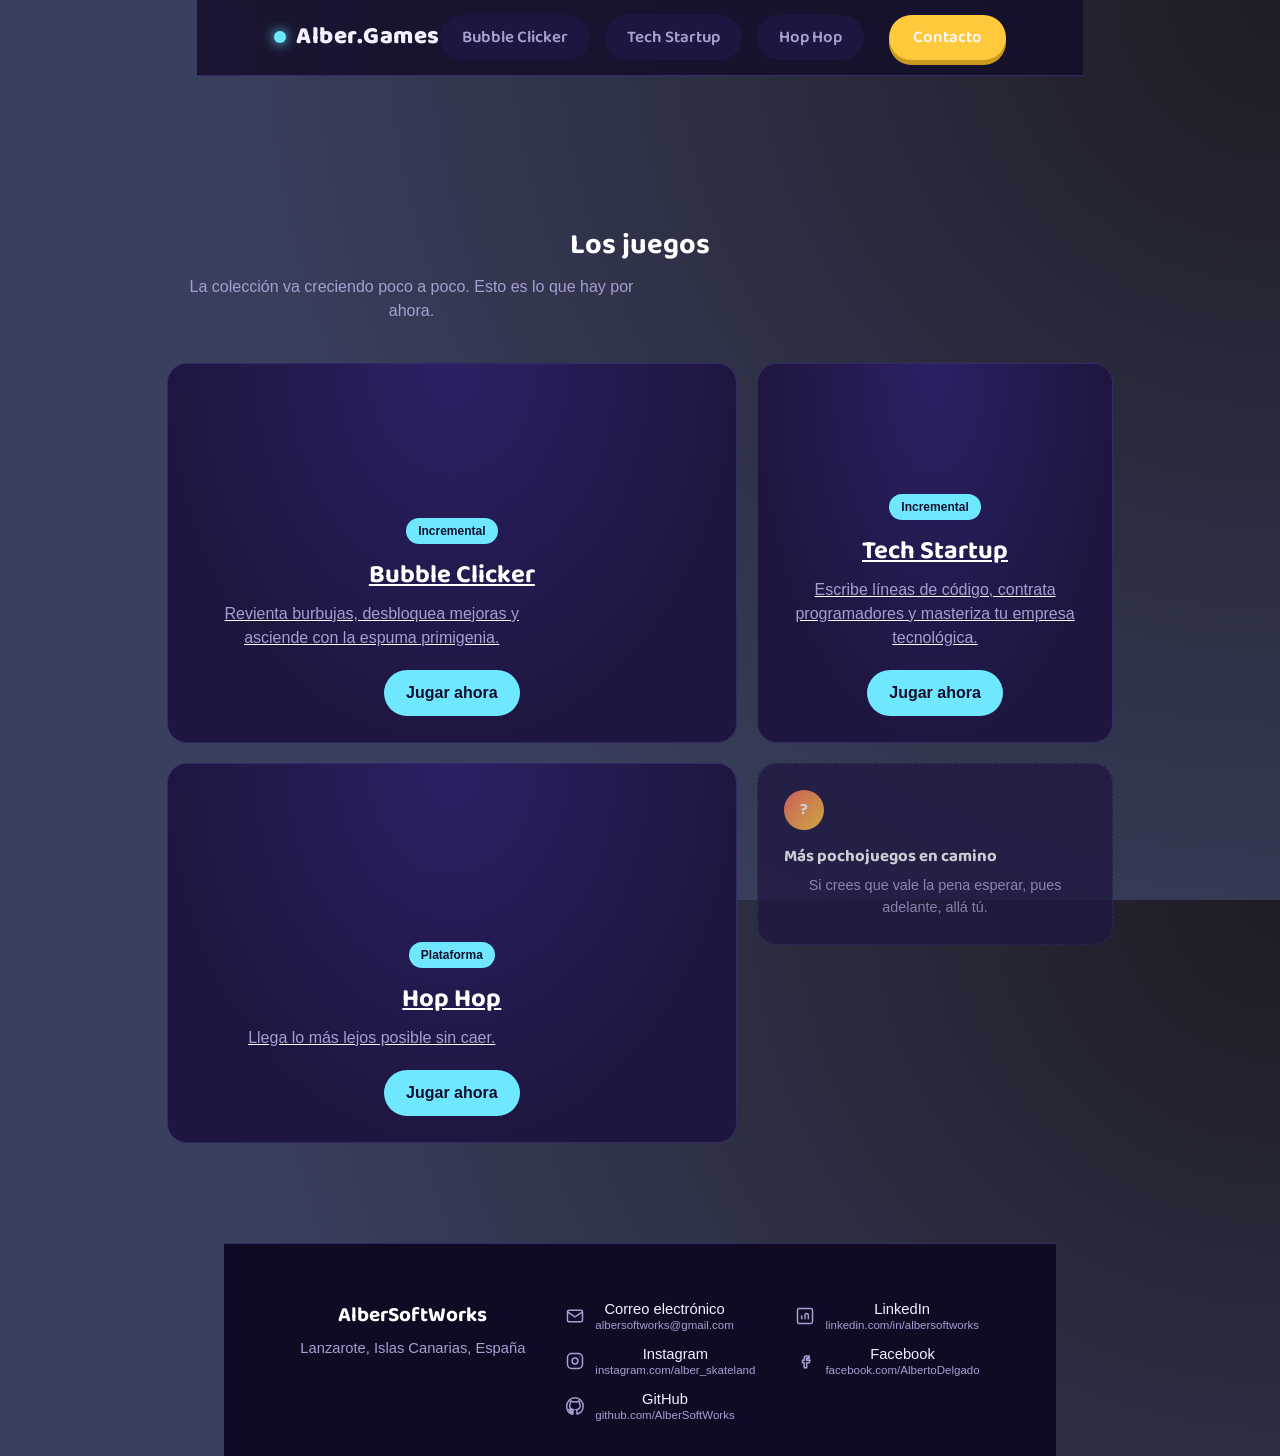
==== commit 58ff055b: "Actualización global" ====
--- a/index.html
+++ b/index.html
@@ -1,644 +1,145 @@
 <!DOCTYPE html>
 <html lang="es">
 <head>
-<meta charset="UTF-8">
-<meta name="viewport" content="width=device-width, initial-scale=1.0">
-<title>Alber.Games — Sala de juegos</title>
+    <meta charset="UTF-8">
+    <meta name="viewport" content="width=device-width, initial-scale=1.0">
+    <title>Alber.Games — Sala de juegos</title>
 
-<link rel="preconnect" href="https://fonts.googleapis.com">
-<link rel="preconnect" href="https://fonts.gstatic.com" crossorigin>
-<link href="https://fonts.googleapis.com/css2?family=Baloo+2:wght@500;600;700;800&family=Inter:wght@400;500;600&display=swap" rel="stylesheet">
-<link rel="stylesheet" href="style.css">
-<style>
-  :root {
-    --ink: #140F2B;
-    --panel: #1E1640;
-    --panel-edge: #362A66;
-    --sky: #6FE7FF;
-    --gold: #FFC93C;
-    --coral: #FF6B5B;
-    --text: #F5F0FF;
-    --muted: #A79ED1;
-
-    --font-display: 'Baloo 2', sans-serif;
-    --font-body: 'Inter', sans-serif;
-  }
-
-  * { box-sizing: border-box; }
-
-  html { scroll-behavior: smooth; }
-
-  body {
-    margin: 0;
-    background: var(--ink);
-    color: var(--text);
-    font-family: var(--font-body);
-    line-height: 1.5;
-  }
-
-  a { color: inherit; }
-
-  :focus-visible {
-    outline: 2px solid var(--gold);
-    outline-offset: 3px;
-  }
-
-  /* ---------- NAV ESTÉTICO Y ANIMADO ---------- */
-
-  nav {
-    display: flex;
-    align-items: center;
-    justify-content: space-between;
-    padding: 15px 6vw;
-    position: sticky;
-    top: 0;
-    background: rgba(20, 15, 43, 0.85); /* var(--ink) con opacidad */
-    backdrop-filter: blur(12px);
-    -webkit-backdrop-filter: blur(12px);
-    z-index: 9999;
-    border-bottom: 1px solid var(--panel-edge);
-    transition: all 0.4s ease;
-  }
-
-  .brand {
-    font-family: var(--font-display);
-    font-weight: 800;
-    font-size: 1.5rem;
-    display: flex;
-    align-items: center;
-    gap: 10px;
-    letter-spacing: 0.5px;
-    text-decoration: none;
-    color: var(--text);
-    transition: transform 0.3s ease;
-  }
-
-  .brand:hover {
-    transform: scale(1.05) rotate(-2deg);
-  }
-
-  .brand-dot {
-    width: 12px;
-    height: 12px;
-    border-radius: 50%;
-    background: var(--sky);
-    box-shadow: 0 0 12px var(--sky);
-    transition: all 0.3s ease;
-  }
-
-  /* Animación loca para el punto del logo al hacer hover */
-  .brand:hover .brand-dot {
-    animation: crazyBounce 0.4s infinite alternate cubic-bezier(0.5, 0.05, 1, 0.5);
-  }
-
-  @keyframes crazyBounce {
-    0% { transform: translateY(0) scale(1); background: var(--sky); box-shadow: 0 0 12px var(--sky); }
-    100% { transform: translateY(-10px) scale(1.3); background: var(--coral); box-shadow: 0 0 20px var(--coral); }
-  }
-
-  .nav-links-container {
-    display: flex;
-    gap: 15px;
-    align-items: center;
-    flex-wrap: wrap;
-  }
-
-  .nav-link {
-    text-decoration: none;
-    color: var(--muted);
-    font-family: var(--font-display);
-    font-size: 1.05rem;
-    font-weight: 600;
-    padding: 8px 20px;
-    border-radius: 50px;
-    background: var(--panel);
-    border: 2px solid transparent;
-    position: relative;
-    overflow: hidden;
-    transition: all 0.3s cubic-bezier(0.175, 0.885, 0.32, 1.275);
-  }
-
-  /* Efecto de brillo que atraviesa el botón */
-  .nav-link::before {
-    content: '';
-    position: absolute;
-    top: 0; left: -100%;
-    width: 100%; height: 100%;
-    background: linear-gradient(90deg, transparent, rgba(111, 231, 255, 0.3), transparent);
-    transition: left 0.5s ease;
-  }
-
-  .nav-link:hover {
-    transform: translateY(-5px) scale(1.05) rotate(3deg);
-    box-shadow: 0 8px 15px rgba(111, 231, 255, 0.2);
-    border-color: var(--sky);
-    color: var(--sky);
-    background: var(--ink);
-  }
-
-  .nav-link:hover::before {
-    left: 100%;
-  }
-
-  /* Botón de Llamada a la Acción (CTA) del menú */
-  .nav-cta {
-    text-decoration: none;
-    color: #1A1330;
-    background: var(--gold);
-    font-family: var(--font-display);
-    font-size: 1.05rem;
-    font-weight: 800;
-    padding: 10px 24px;
-    border-radius: 50px;
-    box-shadow: 0 5px 0 #C99A20;
-    animation: pulseNav 2s infinite;
-    transition: all 0.2s cubic-bezier(0.25, 0.8, 0.25, 1);
-    margin-left: 10px;
-  }
-
-  .nav-cta:hover {
-    transform: translateY(-3px) scale(1.1) rotate(-3deg);
-    box-shadow: 0 2px 0 #C99A20, 0 10px 25px rgba(255, 201, 60, 0.5);
-    animation-play-state: paused;
-    background: #ffdb6e;
-  }
-
-  .nav-cta:active {
-    transform: translateY(2px) scale(0.95);
-    box-shadow: 0 0 0 #C99A20;
-  }
-
-  @keyframes pulseNav {
-    0% { box-shadow: 0 5px 0 #C99A20, 0 0 0 0 rgba(255, 201, 60, 0.5); }
-    70% { box-shadow: 0 5px 0 #C99A20, 0 0 0 15px rgba(255, 201, 60, 0); }
-    100% { box-shadow: 0 5px 0 #C99A20, 0 0 0 0 rgba(255, 201, 60, 0); }
-  }
-
-  /* Adaptación para móviles del menú */
-  @media (max-width: 720px) {
-    .nav-links-container {
-      display: none; /* Aquí podrías añadir un menú hamburguesa más adelante si crecen los links */
-    }
-  }
-
-  /* --------- FIN NAV ESTÉTICO Y ANIMADO --------- */
-
-  /* ---------- HERO ---------- */
-
-  .hero {
-    position: relative;
-    min-height: 76vh;
-    display: flex;
-    align-items: center;
-    justify-content: center;
-    overflow: hidden;
-    padding: 40px 6vw 80px;
-  }
-
-  .hero-bubbles {
-    position: absolute;
-    inset: 0;
-    overflow: hidden;
-    pointer-events: none;
-  }
-
-  .hero-bubbles span {
-    position: absolute;
-    bottom: -10%;
-    border-radius: 50%;
-    opacity: 0.55;
-    animation: rise linear infinite;
-  }
-
-  @keyframes rise {
-    0%   { transform: translateY(0) translateX(0); opacity: 0; }
-    10%  { opacity: 0.55; }
-    90%  { opacity: 0.4; }
-    100% { transform: translateY(-115vh) translateX(var(--drift, 30px)); opacity: 0; }
-  }
-
-  .hero-content {
-    position: relative;
-    text-align: center;
-    max-width: 700px;
-    animation: heroIn 1s ease both;
-  }
-
-  @keyframes heroIn {
-    from { opacity: 0; transform: translateY(18px); }
-    to   { opacity: 1; transform: translateY(0); }
-  }
-
-  .hero h1 {
-    font-family: var(--font-display);
-    font-weight: 800;
-    font-size: clamp(2.2rem, 6vw, 3.6rem);
-    line-height: 1.08;
-    margin: 0 0 18px 0;
-  }
-
-  .hero h1 .highlight {
-    color: var(--gold);
-  }
-
-  .hero p {
-    color: var(--muted);
-    font-size: 1.1rem;
-    max-width: 46ch;
-    margin: 0 auto 34px auto;
-  }
-
-  .cta {
-    display: inline-block;
-    background: var(--gold);
-    color: #1A1330;
-    font-weight: 600;
-    font-family: var(--font-body);
-    padding: 13px 30px;
-    border-radius: 999px;
-    text-decoration: none;
-    font-size: 1rem;
-    box-shadow: 0 6px 0 #C99A20;
-    transition: transform 0.15s, box-shadow 0.15s;
-  }
-
-  .cta:hover {
-    transform: translateY(2px);
-    box-shadow: 0 4px 0 #C99A20;
-  }
-
-  /* ---------- GAMES SECTION ---------- */
-
-  .games {
-    padding: 20px 6vw 100px;
-    max-width: 1100px;
-    margin: 0 auto;
-  }
-
-  .games-heading {
-    font-family: var(--font-display);
-    font-weight: 700;
-    font-size: 1.8rem;
-    margin: 0 0 8px 0;
-  }
-
-  .games-sub {
-    color: var(--muted);
-    margin: 0 0 40px 0;
-    max-width: 55ch;
-  }
-
-  .game-grid {
-    display: grid;
-    grid-template-columns: 1.6fr 1fr;
-    grid-template-rows: auto auto;
-    gap: 20px;
-    margin-top: 20px;
-  }
-
-  .card {
-    background: var(--panel);
-    border: 1px solid var(--panel-edge);
-    border-radius: 20px;
-    padding: 26px;
-    position: relative;
-    overflow: hidden;
-  }
-
-  .card-featured {
-    grid-row: 1 / 3;
-    display: flex;
-    flex-direction: column;
-    justify-content: flex-end;
-    min-height: 380px;
-    transition: transform 0.25s ease, border-color 0.25s ease;
-  }
-
-  .card-featured:hover {
-    transform: translateY(-4px);
-    border-color: var(--sky);
-  }
-
-  .preview {
-    position: absolute;
-    inset: 0;
-    background: radial-gradient(ellipse at top, #2A2064, var(--panel) 70%);
-  }
-
-  .preview span {
-    position: absolute;
-    bottom: -20%;
-    border-radius: 50%;
-    background: radial-gradient(circle at 30% 30%, #ffffff, var(--sky));
-    box-shadow: 0 0 18px rgba(111, 231, 255, 0.5);
-    animation: rise 6s linear infinite;
-  }
-
-  .card-body {
-    position: relative;
-    z-index: 2;
-  }
-
-  .tag {
-    display: inline-block;
-    font-size: 0.75rem;
-    color: var(--ink);
-    background: var(--sky);
-    padding: 4px 12px;
-    border-radius: 999px;
-    font-weight: 600;
-    margin-bottom: 12px;
-  }
-
-  .card-featured h3 {
-    font-family: var(--font-display);
-    font-size: 1.6rem;
-    margin: 0 0 8px 0;
-  }
-
-  .card-featured p {
-    color: var(--muted);
-    margin: 0 0 20px 0;
-    max-width: 40ch;
-  }
-
-  .play-btn {
-    display: inline-flex;
-    align-items: center;
-    gap: 8px;
-    background: var(--sky);
-    color: var(--ink);
-    text-decoration: none;
-    font-weight: 600;
-    padding: 11px 22px;
-    border-radius: 999px;
-    width: fit-content;
-    transition: filter 0.15s, transform 0.15s;
-  }
-
-  .play-btn:hover {
-    filter: brightness(1.08);
-    transform: translateY(-1px);
-  }
-
-  .card-soon {
-    display: flex;
-    flex-direction: column;
-    justify-content: center;
-    align-items: flex-start;
-    border-style: dashed;
-    opacity: 0.75;
-    min-height: 170px;
-  }
-
-  .soon-bubble {
-    width: 40px;
-    height: 40px;
-    border-radius: 50%;
-    background: linear-gradient(135deg, var(--coral), var(--gold));
-    display: flex;
-    align-items: center;
-    justify-content: center;
-    font-family: var(--font-display);
-    font-weight: 700;
-    margin-bottom: 14px;
-    animation: pulse 2.4s ease-in-out infinite;
-  }
-
-  @keyframes pulse {
-    0%, 100% { transform: scale(1); }
-    50% { transform: scale(1.08); }
-  }
-
-  .card-soon h4 {
-    font-family: var(--font-display);
-    font-size: 1.05rem;
-    margin: 0 0 6px 0;
-  }
-
-  .card-soon p {
-    color: var(--muted);
-    font-size: 0.9rem;
-    margin: 0;
-  }
-
-  @media (max-width: 720px) {
-    .game-grid { grid-template-columns: 1fr; }
-    .card-featured { grid-row: auto; min-height: 320px; }
-  }
-
-  @media (prefers-reduced-motion: reduce) {
-    .hero-bubbles span, .preview span, .soon-bubble, .hero-content { animation: none; }
-  }
-
-  /* ---------- FOOTER ---------- */
-
-  footer {
-    background: #100B24;
-    border-top: 1px solid var(--panel-edge);
-    padding: 56px 6vw 34px;
-  }
-
-  .footer-inner {
-    max-width: 1100px;
-    margin: 0 auto;
-    display: flex;
-    flex-wrap: wrap;
-    justify-content: space-between;
-    gap: 40px;
-  }
-
-  .footer-brand h2 {
-    font-family: var(--font-display);
-    font-size: 1.3rem;
-    margin: 0 0 6px 0;
-  }
-
-  .footer-brand p {
-    color: var(--muted);
-    margin: 0;
-    font-size: 0.92rem;
-  }
-
-  .footer-links {
-    display: grid;
-    grid-template-columns: repeat(2, auto);
-    gap: 12px 40px;
-  }
-
-  .footer-link {
-    display: flex;
-    align-items: center;
-    gap: 10px;
-    text-decoration: none;
-    color: var(--text);
-    font-size: 0.92rem;
-    transition: color 0.15s;
-  }
-
-  .footer-link:hover { color: var(--sky); }
-
-  .footer-link .icon {
-    width: 20px;
-    height: 20px;
-    flex-shrink: 0;
-    color: var(--muted);
-    transition: color 0.15s;
-  }
-
-  .footer-link:hover .icon { color: var(--sky); }
-
-  .footer-link .link-text {
-    display: flex;
-    flex-direction: column;
-    line-height: 1.25;
-  }
-
-  .footer-link .link-label {
-    font-size: 0.72rem;
-    color: var(--muted);
-  }
-
-  .footer-bottom {
-    max-width: 1100px;
-    margin: 40px auto 0;
-    padding-top: 20px;
-    border-top: 1px solid var(--panel-edge);
-    color: var(--muted);
-    font-size: 0.8rem;
-  }
-</style>
+    <link rel="preconnect" href="https://fonts.googleapis.com">
+    <link rel="preconnect" href="https://fonts.gstatic.com" crossorigin>
+    <link href="https://fonts.googleapis.com/css2?family=Baloo+2:wght@500;600;700;800&family=Inter:wght@400;500;600&display=swap" rel="stylesheet">
+    <link rel="stylesheet" href="style.css">
 </head>
 <body>
 
-  <nav>
+<nav>
     <a href="https://albersoftworks.github.io/alber.games" class="brand">
-      <span class="brand-dot"></span>Alber.Games
+        <span class="brand-dot"></span>Alber.Games
     </a>
     
     <div class="nav-links-container">
-      <a href="https://albersoftworks.github.io/alber.games/bubble-clicker" class="nav-link">Bubble Clicker</a>
-      <a href="https://albersoftworks.github.io/alber.games/tech-startup" class="nav-link">Tech Startup</a>
-      <a href="https://albersoftworks.github.io/alber.games/hop-hop" class="nav-link">Hop Hop</a>
-      <a href="https://albersoftworks.github.io" target="_blank" rel="noopener" class="nav-cta">Contacto</a>
+        <a href="https://albersoftworks.github.io/alber.games/bubble-clicker" class="nav-link">Bubble Clicker</a>
+        <a href="https://albersoftworks.github.io/alber.games/tech-startup" class="nav-link">Tech Startup</a>
+        <a href="https://albersoftworks.github.io/alber.games/hop-hop" class="nav-link">Hop Hop</a>
+        <a href="https://albersoftworks.github.io" target="_blank" rel="noopener" class="nav-cta">Contacto</a>
     </div>
-  </nav>
+</nav>
 
-  <header class="hero">
+<header class="hero">
     <div class="hero-bubbles" aria-hidden="true">
-      <span style="left:8%;  width:26px; height:26px; --drift:20px;  background:var(--sky);   animation-duration:9s;  animation-delay:0s;"></span>
-      <span style="left:20%; width:14px; height:14px; --drift:-15px; background:var(--gold);  animation-duration:7s;  animation-delay:1.2s;"></span>
-      <span style="left:33%; width:34px; height:34px; --drift:25px;  background:var(--coral);  animation-duration:11s; animation-delay:0.4s;"></span>
-      <span style="left:47%; width:18px; height:18px; --drift:-20px; background:var(--sky);   animation-duration:8s;  animation-delay:2.1s;"></span>
-      <span style="left:60%; width:22px; height:22px; --drift:18px;  background:var(--gold);  animation-duration:10s; animation-delay:0.8s;"></span>
-      <span style="left:72%; width:30px; height:30px; --drift:-25px; background:var(--coral);  animation-duration:12s; animation-delay:1.6s;"></span>
-      <span style="left:85%; width:16px; height:16px; --drift:15px;  background:var(--sky);   animation-duration:7.5s; animation-delay:2.6s;"></span>
-      <span style="left:93%; width:20px; height:20px; --drift:-18px; background:var(--gold);  animation-duration:9.5s; animation-delay:0.2s;"></span>
+        <span style="left:8%;  width:26px; height:26px; --drift:20px;  background:var(--sky);   animation-duration:9s;  animation-delay:0s;"></span>
+        <span style="left:20%; width:14px; height:14px; --drift:-15px; background:var(--gold);  animation-duration:7s;  animation-delay:1.2s;"></span>
+        <span style="left:33%; width:34px; height:34px; --drift:25px;  background:var(--coral);  animation-duration:11s; animation-delay:0.4s;"></span>
+        <span style="left:47%; width:18px; height:18px; --drift:-20px; background:var(--sky);   animation-duration:8s;  animation-delay:2.1s;"></span>
+        <span style="left:60%; width:22px; height:22px; --drift:18px;  background:var(--gold);  animation-duration:10s; animation-delay:0.8s;"></span>
+        <span style="left:72%; width:30px; height:30px; --drift:-25px; background:var(--coral);  animation-duration:12s; animation-delay:1.6s;"></span>
+        <span style="left:85%; width:16px; height:16px; --drift:15px;  background:var(--sky);   animation-duration:7.5s; animation-delay:2.6s;"></span>
+        <span style="left:93%; width:20px; height:20px; --drift:-18px; background:var(--gold);  animation-duration:9.5s; animation-delay:0.2s;"></span>
     </div>
 
     <div class="hero-content">
-      <h1>La página que solo te hace perder el tiempo <span class="highlight">y punto</span></h1>
-      <p>Jueguitos pochos, pensados para abrir cinco minutos y quedarte veinte.</p>
+    <h1>La página que solo te hace perder el tiempo <span class="highlight">y punto</span></h1>
+    <p>Jueguitos pochos, pensados para abrir cinco minutos y quedarte veinte.</p>
     </div>
-  </header>
+</header>
 
-  <main class="games" id="games">
+<main class="games" id="games">
     <h2 class="games-heading">Los juegos</h2>
     <p class="games-sub">La colección va creciendo poco a poco. Esto es lo que hay por ahora.</p>
 
     <div class="game-grid">
-      <a class="card card-featured" href="https://albersoftworks.github.io/alber.games/bubble-clicker" target="_blank" rel="noopener">
+    <a class="card card-featured" href="https://albersoftworks.github.io/alber.games/bubble-clicker" target="_blank" rel="noopener">
         <div class="preview" aria-hidden="true">
-          <span style="left:15%; width:22px; height:22px; animation-delay:0s;"></span>
-          <span style="left:35%; width:14px; height:14px; animation-delay:1.5s;"></span>
-          <span style="left:55%; width:26px; height:26px; animation-delay:0.8s;"></span>
-          <span style="left:75%; width:18px; height:18px; animation-delay:2.2s;"></span>
+        <span style="left:15%; width:22px; height:22px; animation-delay:0s;"></span>
+        <span style="left:35%; width:14px; height:14px; animation-delay:1.5s;"></span>
+        <span style="left:55%; width:26px; height:26px; animation-delay:0.8s;"></span>
+        <span style="left:75%; width:18px; height:18px; animation-delay:2.2s;"></span>
         </div>
         <div class="card-body">
-          <span class="tag">Incremental</span>
-          <h3>Bubble Clicker</h3>
-          <p>Revienta burbujas, desbloquea mejoras y asciende con la espuma primigenia.</p>
-          <span class="play-btn">Jugar ahora</span>
+        <span class="tag">Incremental</span>
+        <h3>Bubble Clicker</h3>
+        <p>Revienta burbujas, desbloquea mejoras y asciende con la espuma primigenia.</p>
+        <span class="play-btn">Jugar ahora</span>
         </div>
-      </a>
+    </a>
 
-      <a class="card card-featured" href="https://albersoftworks.github.io/alber.games/tech-startup" target="_blank" rel="noopener">
+    <a class="card card-featured" href="https://albersoftworks.github.io/alber.games/tech-startup" target="_blank" rel="noopener">
         <div class="preview" aria-hidden="true">
-          <span style="left:15%; width:22px; height:22px; animation-delay:0s;"></span>
-          <span style="left:35%; width:14px; height:14px; animation-delay:1.5s;"></span>
-          <span style="left:55%; width:26px; height:26px; animation-delay:0.8s;"></span>
-          <span style="left:75%; width:18px; height:18px; animation-delay:2.2s;"></span>
+        <span style="left:15%; width:22px; height:22px; animation-delay:0s;"></span>
+        <span style="left:35%; width:14px; height:14px; animation-delay:1.5s;"></span>
+        <span style="left:55%; width:26px; height:26px; animation-delay:0.8s;"></span>
+        <span style="left:75%; width:18px; height:18px; animation-delay:2.2s;"></span>
         </div>
         <div class="card-body">
-          <span class="tag">Incremental</span>
-          <h3>Tech Startup</h3>
-          <p>Escribe líneas de código, contrata programadores y masteriza tu empresa tecnológica.</p>
-          <span class="play-btn">Jugar ahora</span>
+        <span class="tag">Incremental</span>
+        <h3>Tech Startup</h3>
+        <p>Escribe líneas de código, contrata programadores y masteriza tu empresa tecnológica.</p>
+        <span class="play-btn">Jugar ahora</span>
         </div>
-      </a>
+    </a>
     </div>
 
     <div class="game-grid">
 
-      <a class="card card-featured" href="https://albersoftworks.github.io/alber.games/hop-hop" target="_blank" rel="noopener">
+    <a class="card card-featured" href="https://albersoftworks.github.io/alber.games/hop-hop" target="_blank" rel="noopener">
         <div class="preview" aria-hidden="true">
-          <span style="left:15%; width:22px; height:22px; animation-delay:0s;"></span>
-          <span style="left:35%; width:14px; height:14px; animation-delay:1.5s;"></span>
-          <span style="left:55%; width:26px; height:26px; animation-delay:0.8s;"></span>
-          <span style="left:75%; width:18px; height:18px; animation-delay:2.2s;"></span>
+        <span style="left:15%; width:22px; height:22px; animation-delay:0s;"></span>
+        <span style="left:35%; width:14px; height:14px; animation-delay:1.5s;"></span>
+        <span style="left:55%; width:26px; height:26px; animation-delay:0.8s;"></span>
+        <span style="left:75%; width:18px; height:18px; animation-delay:2.2s;"></span>
         </div>
         <div class="card-body">
-          <span class="tag">Plataforma</span>
-          <h3>Hop Hop</h3>
-          <p>Llega lo más lejos posible sin caer.</p>
-          <span class="play-btn">Jugar ahora</span>
+        <span class="tag">Plataforma</span>
+        <h3>Hop Hop</h3>
+        <p>Llega lo más lejos posible sin caer.</p>
+        <span class="play-btn">Jugar ahora</span>
         </div>
-      </a>
+    </a>
 
-      <div class="card card-soon">
+    <div class="card card-soon">
         <div class="soon-bubble">?</div>
         <h4>Más pochojuegos en camino</h4>
         <p>Si crees que vale la pena esperar, pues adelante, allá tú.</p>
-      </div>
+    </div>
     </div>
 
-  </main>
+</main>
 
-  <footer>
+<footer>
     <div class="footer-inner">
-      <div class="footer-brand">
+    <div class="footer-brand">
         <h2>AlberSoftWorks</h2>
         <p>Lanzarote, Islas Canarias, España</p>
-      </div>
+    </div>
 
-      <div class="footer-links">
+    <div class="footer-links">
         <a class="footer-link" href="mailto:albersoftworks@gmail.com">
-          <svg class="icon" viewBox="0 0 24 24" fill="none" stroke="currentColor" stroke-width="1.8"><rect x="3" y="5" width="18" height="14" rx="2"/><path d="m3 7 9 6 9-6"/></svg>
-          <span class="link-text"><span>Correo electrónico</span><span class="link-label">albersoftworks@gmail.com</span></span>
+        <svg class="icon" viewBox="0 0 24 24" fill="none" stroke="currentColor" stroke-width="1.8"><rect x="3" y="5" width="18" height="14" rx="2"/><path d="m3 7 9 6 9-6"/></svg>
+        <span class="link-text"><span>Correo electrónico</span><span class="link-label">albersoftworks@gmail.com</span></span>
         </a>
 
         <a class="footer-link" href="https://www.linkedin.com/in/albersoftworks" target="_blank" rel="noopener">
-          <svg class="icon" viewBox="0 0 24 24" fill="none" stroke="currentColor" stroke-width="1.8"><rect x="3" y="3" width="18" height="18" rx="2"/><path d="M8 11v5M8 8v.01M12 16v-5M12 11c0-1.5 1-2 2-2s2 .8 2 2v5"/></svg>
-          <span class="link-text"><span>LinkedIn</span><span class="link-label">linkedin.com/in/albersoftworks</span></span>
+        <svg class="icon" viewBox="0 0 24 24" fill="none" stroke="currentColor" stroke-width="1.8"><rect x="3" y="3" width="18" height="18" rx="2"/><path d="M8 11v5M8 8v.01M12 16v-5M12 11c0-1.5 1-2 2-2s2 .8 2 2v5"/></svg>
+        <span class="link-text"><span>LinkedIn</span><span class="link-label">linkedin.com/in/albersoftworks</span></span>
         </a>
 
         <a class="footer-link" href="https://www.instagram.com/alber_skateland/" target="_blank" rel="noopener">
-          <svg class="icon" viewBox="0 0 24 24" fill="none" stroke="currentColor" stroke-width="1.8"><rect x="3" y="3" width="18" height="18" rx="5"/><circle cx="12" cy="12" r="3.5"/><circle cx="17.2" cy="6.8" r="0.6" fill="currentColor" stroke="none"/></svg>
-          <span class="link-text"><span>Instagram</span><span class="link-label">instagram.com/alber_skateland</span></span>
+        <svg class="icon" viewBox="0 0 24 24" fill="none" stroke="currentColor" stroke-width="1.8"><rect x="3" y="3" width="18" height="18" rx="5"/><circle cx="12" cy="12" r="3.5"/><circle cx="17.2" cy="6.8" r="0.6" fill="currentColor" stroke="none"/></svg>
+        <span class="link-text"><span>Instagram</span><span class="link-label">instagram.com/alber_skateland</span></span>
         </a>
 
         <a class="footer-link" href="https://www.facebook.com/profile.php?id=61575299738661/" target="_blank" rel="noopener">
-          <svg class="icon" viewBox="0 0 24 24" fill="none" stroke="currentColor" stroke-width="1.8"><path d="M14 9h3V6h-3c-1.7 0-3 1.3-3 3v2H9v3h2v6h3v-6h3l1-3h-4v-2c0-.6.4-1 1-1z"/></svg>
-          <span class="link-text"><span>Facebook</span><span class="link-label">facebook.com/AlbertoDelgado</span></span>
+        <svg class="icon" viewBox="0 0 24 24" fill="none" stroke="currentColor" stroke-width="1.8"><path d="M14 9h3V6h-3c-1.7 0-3 1.3-3 3v2H9v3h2v6h3v-6h3l1-3h-4v-2c0-.6.4-1 1-1z"/></svg>
+        <span class="link-text"><span>Facebook</span><span class="link-label">facebook.com/AlbertoDelgado</span></span>
         </a>
 
         <a class="footer-link" href="https://github.com/albersoftworks" target="_blank" rel="noopener">
-          <svg class="icon" viewBox="0 0 24 24" fill="none" stroke="currentColor" stroke-width="1.8"><path d="M12 2C6.5 2 2 6.6 2 12.2c0 4.5 2.9 8.3 6.8 9.6.5.1.7-.2.7-.5v-1.8c-2.8.6-3.4-1.4-3.4-1.4-.4-1.1-1-1.4-1-1.4-.9-.6.1-.6.1-.6 1 .1 1.5 1 1.5 1 .9 1.5 2.3 1.1 2.9.8.1-.7.4-1.1.6-1.4-2.2-.2-4.6-1.1-4.6-5 0-1.1.4-2 1-2.7-.1-.3-.5-1.3.1-2.7 0 0 .8-.3 2.7 1a9.4 9.4 0 0 1 5 0c1.9-1.3 2.7-1 2.7-1 .6 1.4.2 2.4.1 2.7.6.7 1 1.6 1 2.7 0 3.9-2.4 4.8-4.6 5 .4.3.7.9.7 1.9v2.8c0 .3.2.6.7.5 3.9-1.3 6.8-5.1 6.8-9.6C22 6.6 17.5 2 12 2z"/></svg>
-          <span class="link-text"><span>GitHub</span><span class="link-label">github.com/AlberSoftWorks</span></span>
+        <svg class="icon" viewBox="0 0 24 24" fill="none" stroke="currentColor" stroke-width="1.8"><path d="M12 2C6.5 2 2 6.6 2 12.2c0 4.5 2.9 8.3 6.8 9.6.5.1.7-.2.7-.5v-1.8c-2.8.6-3.4-1.4-3.4-1.4-.4-1.1-1-1.4-1-1.4-.9-.6.1-.6.1-.6 1 .1 1.5 1 1.5 1 .9 1.5 2.3 1.1 2.9.8.1-.7.4-1.1.6-1.4-2.2-.2-4.6-1.1-4.6-5 0-1.1.4-2 1-2.7-.1-.3-.5-1.3.1-2.7 0 0 .8-.3 2.7 1a9.4 9.4 0 0 1 5 0c1.9-1.3 2.7-1 2.7-1 .6 1.4.2 2.4.1 2.7.6.7 1 1.6 1 2.7 0 3.9-2.4 4.8-4.6 5 .4.3.7.9.7 1.9v2.8c0 .3.2.6.7.5 3.9-1.3 6.8-5.1 6.8-9.6C22 6.6 17.5 2 12 2z"/></svg>
+        <span class="link-text"><span>GitHub</span><span class="link-label">github.com/AlberSoftWorks</span></span>
         </a>
-      </div>
     </div>
-  </footer>
+    </div>
+</footer>
 
 </body>
 </html>
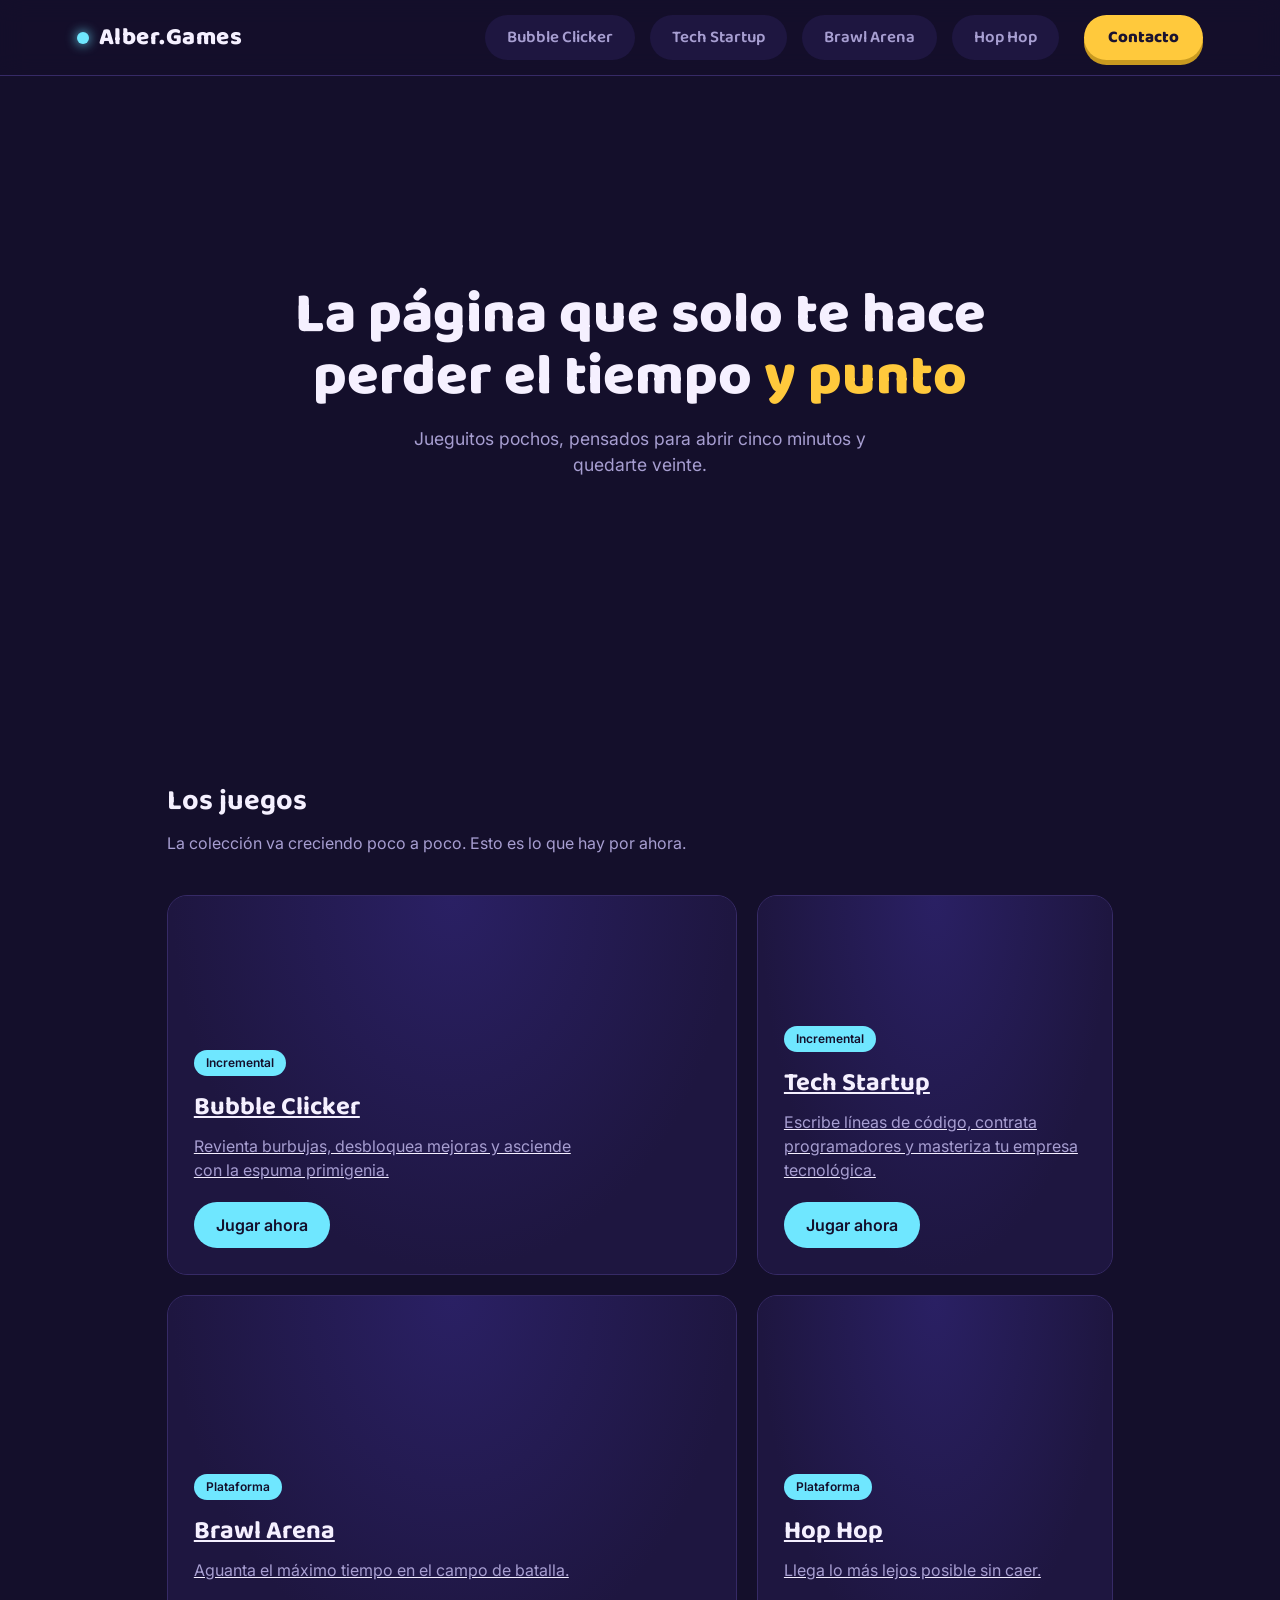
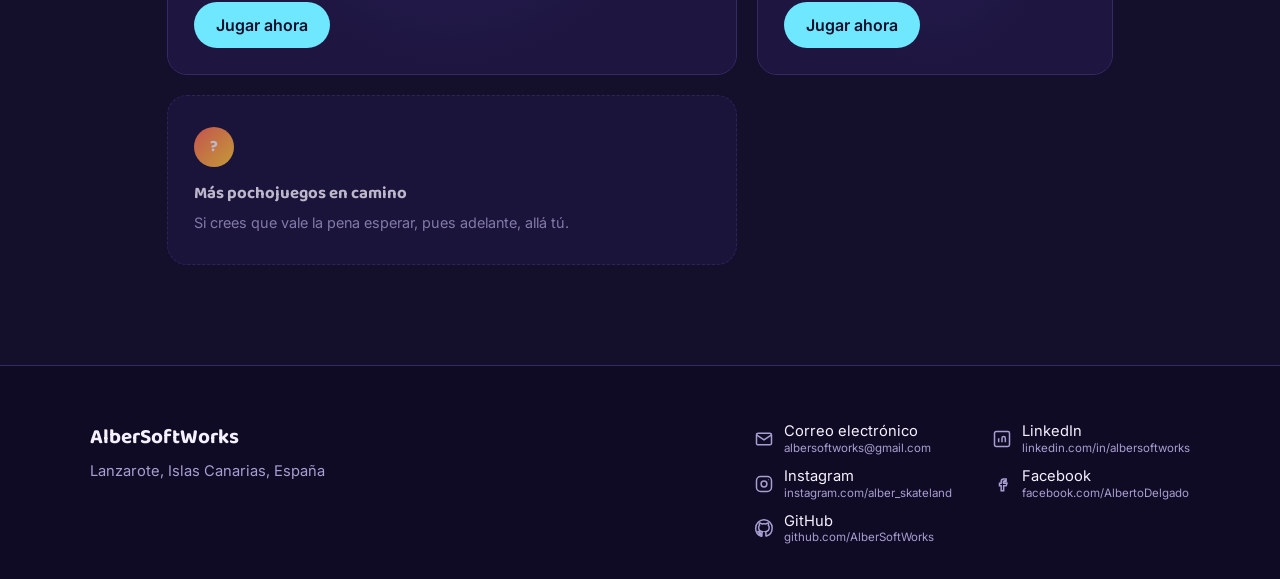
==== commit e63267eb: "Update index.html" ====
--- a/index.html
+++ b/index.html
@@ -20,6 +20,7 @@
     <div class="nav-links-container">
         <a href="https://albersoftworks.github.io/alber.games/bubble-clicker" class="nav-link">Bubble Clicker</a>
         <a href="https://albersoftworks.github.io/alber.games/tech-startup" class="nav-link">Tech Startup</a>
+        <a href="https://albersoftworks.github.io/alber.games/brawl-arena" class="nav-link">Brawl Arena</a>
         <a href="https://albersoftworks.github.io/alber.games/hop-hop" class="nav-link">Hop Hop</a>
         <a href="https://albersoftworks.github.io" target="_blank" rel="noopener" class="nav-cta">Contacto</a>
     </div>
@@ -80,6 +81,21 @@
     </div>
 
     <div class="game-grid">
+
+    <a class="card card-featured" href="https://albersoftworks.github.io/alber.games/brawl-arena" target="_blank" rel="noopener">
+        <div class="preview" aria-hidden="true">
+        <span style="left:15%; width:22px; height:22px; animation-delay:0s;"></span>
+        <span style="left:35%; width:14px; height:14px; animation-delay:1.5s;"></span>
+        <span style="left:55%; width:26px; height:26px; animation-delay:0.8s;"></span>
+        <span style="left:75%; width:18px; height:18px; animation-delay:2.2s;"></span>
+        </div>
+        <div class="card-body">
+        <span class="tag">Plataforma</span>
+        <h3>Brawl Arena</h3>
+        <p>Aguanta el máximo tiempo en el campo de batalla.</p>
+        <span class="play-btn">Jugar ahora</span>
+        </div>
+    </a>
 
     <a class="card card-featured" href="https://albersoftworks.github.io/alber.games/hop-hop" target="_blank" rel="noopener">
         <div class="preview" aria-hidden="true">
@@ -142,4 +158,4 @@
 </footer>
 
 </body>
-</html>+</html>
--- a/style.css
+++ b/style.css
@@ -1,1508 +1,902 @@
-/* ==========================================================================
-   1. VARIABLES GLOBALES Y RESET
-   ========================================================================== */
+/* ============================================================
+   ALBER.GAMES — HOJA DE ESTILOS UNIFICADA
+   ------------------------------------------------------------
+   Un único style.css para toda la web (home + cada juego).
+   Todas las páginas deben enlazarlo así:
+
+     <link rel="stylesheet" href="style.css">   (desde la home)
+     <link rel="stylesheet" href="../style.css"> (desde /bubble-clicker/, etc.)
+
+   ÍNDICE
+   1. Variables globales de marca (usar SIEMPRE en nav/footer/UI común)
+   2. Reset y base
+   3. Navegación (nav) — compartida en TODAS las páginas
+   4. Home (index.html)
+      4.1 Hero
+      4.2 Sección "Los juegos" (grid de tarjetas)
+      4.3 Footer
+   5. Bubble Clicker
+      5.1 Variables propias del juego
+      5.2 Cabecera del juego, marcador y música
+      5.3 Layout de juego (área + tienda)
+      5.4 Burbujas y animaciones de burbuja
+      5.5 Tienda de mejoras (upgrades)
+      5.6 Zona de prestigio
+      5.7 Feedback (texto flotante, toasts)
+      5.8 Responsive Bubble Clicker
+   6. Plantilla para futuros juegos (leer antes de añadir uno nuevo)
+   ============================================================ */
+
+
+/* ============================================================
+   1. VARIABLES GLOBALES DE MARCA
+   Estas son las variables "oficiales" de Alber.Games: la home
+   las usa directamente, y el nav de cada juego también debe
+   usarlas para que la barra de navegación sea idéntica en
+   todas partes. Un juego puede tener SU PROPIA paleta interna
+   (ver sección 5.1), pero el nav siempre usa esta.
+   ============================================================ */
 :root {
-    --ink: #140F2B;
-    --panel: #1E1640;
-    --panel-edge: #362A66;
-    --sky: #6FE7FF;
-    --gold: #FFC93C;
-    --coral: #FF6B5B;
-    --text: #F5F0FF;
-    --muted: #A79ED1;
-
-    --font-display: 'Baloo 2', sans-serif;
-    --font-body: 'Inter', sans-serif;
-}
-
-* { 
-    box-sizing: border-box; 
-}
-
-html { 
-    scroll-behavior: smooth; 
-    overscroll-behavior: none; 
-}
-
-/* Estilos base por defecto (Portal principal) */
+  --ink: #140F2B;
+  --panel: #1E1640;
+  --panel-edge: #362A66;
+  --sky: #6FE7FF;
+  --gold: #FFC93C;
+  --coral: #FF6B5B;
+  --text: #F5F0FF;
+  --muted: #A79ED1;
+
+  --font-display: 'Baloo 2', sans-serif;
+  --font-body: 'Inter', sans-serif;
+}
+
+
+/* ============================================================
+   2. RESET Y BASE
+   ============================================================ */
+* { box-sizing: border-box; }
+
+html { scroll-behavior: smooth; }
+
+html, body { overscroll-behavior: none; }
+
 body {
-    margin: 0;
-    background: var(--ink);
-    color: var(--text);
-    font-family: var(--font-body);
-    line-height: 1.5;
-    overflow-x: hidden;
+  margin: 0;
+  background: var(--ink);
+  color: var(--text);
+  font-family: var(--font-body);
+  line-height: 1.5;
 }
 
 a { color: inherit; }
 
 :focus-visible {
-    outline: 2px solid var(--gold);
-    outline-offset: 3px;
-}
-
-/* ==========================================================================
-   2. NAVEGACIÓN GLOBAL (Compartida en toda la web)
-   ========================================================================== */
+  outline: 2px solid var(--gold);
+  outline-offset: 3px;
+}
+
+
+/* ============================================================
+   3. NAVEGACIÓN (NAV) — COMPARTIDA EN TODAS LAS PÁGINAS
+   Antes estaba duplicada en cada página (y en bubble-clicker
+   usaba variables que no existían, así que no se veía bien).
+   Ahora vive solo aquí y usa las variables de la sección 1.
+   ============================================================ */
 nav {
-    display: flex;
-    align-items: center;
-    justify-content: space-between;
-    padding: 15px 6vw;
-    position: sticky;
-    top: 0;
-    background: rgba(20, 15, 43, 0.85);
-    backdrop-filter: blur(12px);
-    -webkit-backdrop-filter: blur(12px);
-    z-index: 9999;
-    border-bottom: 1px solid var(--panel-edge);
-    transition: all 0.4s ease;
+  display: flex;
+  align-items: center;
+  justify-content: space-between;
+  padding: 15px 6vw;
+  position: sticky;
+  top: 0;
+  background: rgba(20, 15, 43, 0.85); /* var(--ink) con opacidad */
+  backdrop-filter: blur(12px);
+  -webkit-backdrop-filter: blur(12px);
+  z-index: 9999;
+  border-bottom: 1px solid var(--panel-edge);
+  transition: all 0.4s ease;
 }
 
 .brand {
-    font-family: var(--font-display);
-    font-weight: 800;
-    font-size: 1.5rem;
-    display: flex;
-    align-items: center;
-    gap: 10px;
-    letter-spacing: 0.5px;
-    text-decoration: none;
-    color: var(--text);
-    transition: transform 0.3s ease;
-}
-
-.brand:hover { transform: scale(1.05) rotate(-2deg); }
+  font-family: var(--font-display);
+  font-weight: 800;
+  font-size: 1.5rem;
+  display: flex;
+  align-items: center;
+  gap: 10px;
+  letter-spacing: 0.5px;
+  text-decoration: none;
+  color: var(--text);
+  transition: transform 0.3s ease;
+}
+
+.brand:hover {
+  transform: scale(1.05) rotate(-2deg);
+}
 
 .brand-dot {
-    width: 12px;
-    height: 12px;
-    border-radius: 50%;
-    background: var(--sky);
-    box-shadow: 0 0 12px var(--sky);
-    transition: all 0.3s ease;
-}
-
-.brand:hover .brand-dot {
-    animation: crazyBounce 0.4s infinite alternate cubic-bezier(0.5, 0.05, 1, 0.5);
-}
-
-@keyframes crazyBounce {
-    0% { transform: translateY(0) scale(1); background: var(--sky); box-shadow: 0 0 12px var(--sky); }
-    100% { transform: translateY(-10px) scale(1.3); background: var(--coral); box-shadow: 0 0 20px var(--coral); }
-}
-
-.nav-links-container {
-    display: flex;
-    gap: 15px;
-    align-items: center;
-    flex-wrap: wrap;
-}
-
-.nav-link {
-    text-decoration: none;
-    color: var(--muted);
-    font-family: var(--font-display);
-    font-size: 1.05rem;
-    font-weight: 600;
-    padding: 8px 20px;
-    border-radius: 50px;
-    background: var(--panel);
-    border: 2px solid transparent;
-    position: relative;
-    overflow: hidden;
-    transition: all 0.3s cubic-bezier(0.175, 0.885, 0.32, 1.275);
-}
-
-.nav-link::before {
-    content: '';
-    position: absolute;
-    top: 0; left: -100%;
-    width: 100%; height: 100%;
-    background: linear-gradient(90deg, transparent, rgba(111, 231, 255, 0.3), transparent);
-    transition: left 0.5s ease;
-}
-
-.nav-link:hover {
-    transform: translateY(-5px) scale(1.05) rotate(3deg);
-    box-shadow: 0 8px 15px rgba(111, 231, 255, 0.2);
-    border-color: var(--sky);
-    color: var(--sky);
-    background: var(--ink);
-}
-
-.nav-link:hover::before { left: 100%; }
-
-.nav-cta {
-    text-decoration: none;
-    color: #1A1330;
-    background: var(--gold);
-    font-family: var(--font-display);
-    font-size: 1.05rem;
-    font-weight: 800;
-    padding: 10px 24px;
-    border-radius: 50px;
-    box-shadow: 0 5px 0 #C99A20;
-    animation: pulseNav 2s infinite;
-    transition: all 0.2s cubic-bezier(0.25, 0.8, 0.25, 1);
-    margin-left: 10px;
-}
-
-.nav-cta:hover {
-    transform: translateY(-3px) scale(1.1) rotate(-3deg);
-    box-shadow: 0 2px 0 #C99A20, 0 10px 25px rgba(255, 201, 60, 0.5);
-    animation-play-state: paused;
-    background: #ffdb6e;
-}
-
-.nav-cta:active {
-    transform: translateY(2px) scale(0.95);
-    box-shadow: 0 0 0 #C99A20;
-}
-
-@keyframes pulseNav {
-    0% { box-shadow: 0 5px 0 #C99A20, 0 0 0 0 rgba(255, 201, 60, 0.5); }
-    70% { box-shadow: 0 5px 0 #C99A20, 0 0 0 15px rgba(255, 201, 60, 0); }
-    100% { box-shadow: 0 5px 0 #C99A20, 0 0 0 0 rgba(255, 201, 60, 0); }
-}
-
-@media (max-width: 720px) {
-    .nav-links-container { display: none; }
-}
-
-/* ==========================================================================
-   3. PORTAL PRINCIPAL (index.html)
-   ========================================================================== */
-.hero {
-    position: relative;
-    min-height: 76vh;
-    display: flex;
-    align-items: center;
-    justify-content: center;
-    overflow: hidden;
-    padding: 40px 6vw 80px;
-}
-
-.hero-bubbles {
-    position: absolute;
-    inset: 0;
-    overflow: hidden;
-    pointer-events: none;
-}
-
-.hero-bubbles span {
-    position: absolute;
-    bottom: -10%;
-    border-radius: 50%;
-    opacity: 0.55;
-    animation: rise linear infinite;
-}
-
-@keyframes rise {
-    0%   { transform: translateY(0) translateX(0); opacity: 0; }
-    10%  { opacity: 0.55; }
-    90%  { opacity: 0.4; }
-    100% { transform: translateY(-115vh) translateX(var(--drift, 30px)); opacity: 0; }
-}
-
-.hero-content {
-    position: relative;
-    text-align: center;
-    max-width: 700px;
-    animation: heroIn 1s ease both;
-}
-
-@keyframes heroIn {
-    from { opacity: 0; transform: translateY(18px); }
-    to   { opacity: 1; transform: translateY(0); }
-}
-
-.hero h1 {
-    font-family: var(--font-display);
-    font-weight: 800;
-    font-size: clamp(2.2rem, 6vw, 3.6rem);
-    line-height: 1.08;
-    margin: 0 0 18px 0;
-}
-
-.hero h1 .highlight { color: var(--gold); }
-
-.hero p {
-    color: var(--muted);
-    font-size: 1.1rem;
-    max-width: 46ch;
-    margin: 0 auto 34px auto;
-}
-
-.cta {
-    display: inline-block;
-    background: var(--gold);
-    color: #1A1330;
-    font-weight: 600;
-    font-family: var(--font-body);
-    padding: 13px 30px;
-    border-radius: 999px;
-    text-decoration: none;
-    font-size: 1rem;
-    box-shadow: 0 6px 0 #C99A20;
-    transition: transform 0.15s, box-shadow 0.15s;
-}
-
-.cta:hover {
-    transform: translateY(2px);
-    box-shadow: 0 4px 0 #C99A20;
-}
-
-.games {
-    padding: 20px 6vw 100px;
-    max-width: 1100px;
-    margin: 0 auto;
-}
-
-.games-heading {
-    font-family: var(--font-display);
-    font-weight: 700;
-    font-size: 1.8rem;
-    margin: 0 0 8px 0;
-}
-
-.games-sub {
-    color: var(--muted);
-    margin: 0 0 40px 0;
-    max-width: 55ch;
-}
-
-.game-grid {
-    display: grid;
-    grid-template-columns: 1.6fr 1fr;
-    grid-template-rows: auto auto;
-    gap: 20px;
-    margin-top: 20px;
-}
-
-.card {
-    background: var(--panel);
-    border: 1px solid var(--panel-edge);
-    border-radius: 20px;
-    padding: 26px;
-    position: relative;
-    overflow: hidden;
-}
-
-.card-featured {
-    grid-row: 1 / 3;
-    display: flex;
-    flex-direction: column;
-    justify-content: flex-end;
-    min-height: 380px;
-    transition: transform 0.25s ease, border-color 0.25s ease;
-}
-
-.card-featured:hover {
-    transform: translateY(-4px);
-    border-color: var(--sky);
-}
-
-.preview {
-    position: absolute;
-    inset: 0;
-    background: radial-gradient(ellipse at top, #2A2064, var(--panel) 70%);
-}
-
-.preview span {
-    position: absolute;
-    bottom: -20%;
-    border-radius: 50%;
-    background: radial-gradient(circle at 30% 30%, #ffffff, var(--sky));
-    box-shadow: 0 0 18px rgba(111, 231, 255, 0.5);
-    animation: rise 6s linear infinite;
-}
-
-.card-body {
-    position: relative;
-    z-index: 2;
-}
-
-.tag {
-    display: inline-block;
-    font-size: 0.75rem;
-    color: var(--ink);
-    background: var(--sky);
-    padding: 4px 12px;
-    border-radius: 999px;
-    font-weight: 600;
-    margin-bottom: 12px;
-}
-
-.card-featured h3 {
-    font-family: var(--font-display);
-    font-size: 1.6rem;
-    margin: 0 0 8px 0;
-}
-
-.card-featured p {
-    color: var(--muted);
-    margin: 0 0 20px 0;
-    max-width: 40ch;
-}
-
-.play-btn {
-    display: inline-flex;
-    align-items: center;
-    gap: 8px;
-    background: var(--sky);
-    color: var(--ink);
-    text-decoration: none;
-    font-weight: 600;
-    padding: 11px 22px;
-    border-radius: 999px;
-    width: fit-content;
-    transition: filter 0.15s, transform 0.15s;
-}
-
-.play-btn:hover {
-    filter: brightness(1.08);
-    transform: translateY(-1px);
-}
-
-.card-soon {
-    display: flex;
-    flex-direction: column;
-    justify-content: center;
-    align-items: flex-start;
-    border-style: dashed;
-    opacity: 0.75;
-    min-height: 170px;
-}
-
-.soon-bubble {
-    width: 40px;
-    height: 40px;
-    border-radius: 50%;
-    background: linear-gradient(135deg, var(--coral), var(--gold));
-    display: flex;
-    align-items: center;
-    justify-content: center;
-    font-family: var(--font-display);
-    font-weight: 700;
-    margin-bottom: 14px;
-    animation: pulse 2.4s ease-in-out infinite;
-}
-
-@keyframes pulse {
-    0%, 100% { transform: scale(1); }
-    50% { transform: scale(1.08); }
-}
-
-.card-soon h4 {
-    font-family: var(--font-display);
-    font-size: 1.05rem;
-    margin: 0 0 6px 0;
-}
-
-.card-soon p {
-    color: var(--muted);
-    font-size: 0.9rem;
-    margin: 0;
-}
-
-footer {
-    background: #100B24;
-    border-top: 1px solid var(--panel-edge);
-    padding: 56px 6vw 34px;
-}
-
-.footer-inner {
-    max-width: 1100px;
-    margin: 0 auto;
-    display: flex;
-    flex-wrap: wrap;
-    justify-content: space-between;
-    gap: 40px;
-}
-
-.footer-brand h2 {
-    font-family: var(--font-display);
-    font-size: 1.3rem;
-    margin: 0 0 6px 0;
-}
-
-.footer-brand p {
-    color: var(--muted);
-    margin: 0;
-    font-size: 0.92rem;
-}
-
-.footer-links {
-    display: grid;
-    grid-template-columns: repeat(2, auto);
-    gap: 12px 40px;
-}
-
-.footer-link {
-    display: flex;
-    align-items: center;
-    gap: 10px;
-    text-decoration: none;
-    color: var(--text);
-    font-size: 0.92rem;
-    transition: color 0.15s;
-}
-
-.footer-link:hover { color: var(--sky); }
-.footer-link .icon {
-    width: 20px;
-    height: 20px;
-    flex-shrink: 0;
-    color: var(--muted);
-    transition: color 0.15s;
-}
-
-.footer-link:hover .icon { color: var(--sky); }
-
-.footer-link .link-text {
-    display: flex;
-    flex-direction: column;
-    line-height: 1.25;
-}
-
-.footer-link .link-label { font-size: 0.72rem; color: var(--muted); }
-
-.footer-bottom {
-    max-width: 1100px;
-    margin: 40px auto 0;
-    padding-top: 20px;
-    border-top: 1px solid var(--panel-edge);
-    color: var(--muted);
-    font-size: 0.8rem;
-}
-
-/* ==========================================================================
-   4. JUEGO: BUBBLE CLICKER (<body class="bubble-clicker">)
-   ========================================================================== */
-* { box-sizing: border-box; }
-html, body { overscroll-behavior: none; }
-
-body {
-    margin: 0;
-    min-height: 100vh;
-    /* Fondo espacial profundo */
-    background: radial-gradient(circle at top right, #1e1c24, #39405f 70%);
-    font-family: 'Trebuchet MS', sans-serif;
-    display: flex;
-    flex-direction: column;
-    align-items: center;
-    padding: 20px;
-    overflow-x: hidden;
-    color: #c5c6c7;
-}
-
-h1 {
-    font-size: clamp(1.4rem, 5vw, 2.2rem);
-    color: #66fcf1;
-    margin: 0 0 4px 0;
-    text-shadow: 0 0 15px rgba(102, 252, 241, 0.4);
-    text-align: center;
-    letter-spacing: 2px;
-}
-
-.subtitle { 
-    color: #8c92ac; 
-    margin: 0 0 16px 0; 
-    font-size: 0.95rem; 
-    text-align: center; 
-}
-
-#score {
-    font-size: clamp(1.3rem, 4.5vw, 1.8rem);
-    font-weight: bold;
-    margin-bottom: 6px;
-    background: rgba(31, 40, 51, 0.8);
-    color: #ffffff;
-    padding: 10px 26px;
-    border-radius: 999px;
-    border: 1px solid #45a29e;
-    box-shadow: 0 0 20px rgba(69, 162, 158, 0.3);
-    transition: transform 0.1s;
-}
-
-#stats {
-    font-size: 0.85rem;
-    color: #45a29e;
-    margin-bottom: 16px;
-    text-align: center;
-    max-width: 800px;
-    padding: 0 10px;
-}
-
-.layout {
-    display: flex;
-    gap: 20px;
-    width: 100%;
-    max-width: 1100px;
-}
-
-#gameArea {
-    position: relative;
-    flex: 1;
-    height: 550px;
-    background: radial-gradient(circle at center, rgba(102,252,241,0.05) 0%, rgba(11,12,16,0.6) 100%);
-    border-radius: 18px;
-    border: 1px solid rgba(102, 252, 241, 0.1);
-    overflow: hidden;
-    cursor: crosshair;
-    box-shadow: inset 0 0 40px rgba(0,0,0,0.8);
-    touch-action: none;
-}
-
-/* ---------- NAV ESTÉTICO Y ANIMADO ---------- */
-
-nav {
-    display: flex;
-    align-items: center;
-    justify-content: space-between;
-    padding: 15px 6vw;
-    position: sticky;
-    top: 0;
-    backdrop-filter: blur(12px);
-    -webkit-backdrop-filter: blur(12px);
-    z-index: 9999;
-    border-bottom: 1px solid var(--panel-edge);
-    transition: all 0.4s ease;
-}
-
-.brand {
-    font-family: var(--font-display);
-    font-weight: 800;
-    font-size: 1.5rem;
-    display: flex;
-    align-items: center;
-    gap: 10px;
-    letter-spacing: 0.5px;
-    text-decoration: none;
-    color: var(--text);
-    transition: transform 0.3s ease;
-}
-
-.brand:hover {
-    transform: scale(1.05) rotate(-2deg);
-}
-
-.brand-dot {
-    width: 12px;
-    height: 12px;
-    border-radius: 50%;
-    background: var(--sky);
-    box-shadow: 0 0 12px var(--sky);
-    transition: all 0.3s ease;
+  width: 12px;
+  height: 12px;
+  border-radius: 50%;
+  background: var(--sky);
+  box-shadow: 0 0 12px var(--sky);
+  transition: all 0.3s ease;
 }
 
 /* Animación loca para el punto del logo al hacer hover */
 .brand:hover .brand-dot {
-    animation: crazyBounce 0.4s infinite alternate cubic-bezier(0.5, 0.05, 1, 0.5);
+  animation: crazyBounce 0.4s infinite alternate cubic-bezier(0.5, 0.05, 1, 0.5);
 }
 
 @keyframes crazyBounce {
-    0% { transform: translateY(0) scale(1); background: var(--sky); box-shadow: 0 0 12px var(--sky); }
-    100% { transform: translateY(-10px) scale(1.3); background: var(--coral); box-shadow: 0 0 20px var(--coral); }
+  0% { transform: translateY(0) scale(1); background: var(--sky); box-shadow: 0 0 12px var(--sky); }
+  100% { transform: translateY(-10px) scale(1.3); background: var(--coral); box-shadow: 0 0 20px var(--coral); }
 }
 
 .nav-links-container {
-    display: flex;
-    gap: 15px;
-    align-items: center;
-    flex-wrap: wrap;
+  display: flex;
+  gap: 15px;
+  align-items: center;
+  flex-wrap: wrap;
 }
 
 .nav-link {
-    text-decoration: none;
-    color: var(--muted);
-    font-family: var(--font-display);
-    font-size: 1.05rem;
-    font-weight: 600;
-    padding: 8px 20px;
-    border-radius: 50px;
-    background: var(--panel);
-    border: 2px solid transparent;
-    position: relative;
-    overflow: hidden;
-    transition: all 0.3s cubic-bezier(0.175, 0.885, 0.32, 1.275);
+  text-decoration: none;
+  color: var(--muted);
+  font-family: var(--font-display);
+  font-size: 1.05rem;
+  font-weight: 600;
+  padding: 8px 20px;
+  border-radius: 50px;
+  background: var(--panel);
+  border: 2px solid transparent;
+  position: relative;
+  overflow: hidden;
+  transition: all 0.3s cubic-bezier(0.175, 0.885, 0.32, 1.275);
 }
 
 /* Efecto de brillo que atraviesa el botón */
 .nav-link::before {
-    content: '';
-    position: absolute;
-    top: 0; left: -100%;
-    width: 100%; height: 100%;
-    background: linear-gradient(90deg, transparent, rgba(111, 231, 255, 0.3), transparent);
-    transition: left 0.5s ease;
+  content: '';
+  position: absolute;
+  top: 0; left: -100%;
+  width: 100%; height: 100%;
+  background: linear-gradient(90deg, transparent, rgba(111, 231, 255, 0.3), transparent);
+  transition: left 0.5s ease;
 }
 
 .nav-link:hover {
-    transform: translateY(-5px) scale(1.05) rotate(3deg);
-    box-shadow: 0 8px 15px rgba(111, 231, 255, 0.2);
-    border-color: var(--sky);
-    color: var(--sky);
-    background: var(--ink);
+  transform: translateY(-5px) scale(1.05) rotate(3deg);
+  box-shadow: 0 8px 15px rgba(111, 231, 255, 0.2);
+  border-color: var(--sky);
+  color: var(--sky);
+  background: var(--ink);
 }
 
 .nav-link:hover::before {
-    left: 100%;
+  left: 100%;
 }
 
 /* Botón de Llamada a la Acción (CTA) del menú */
 .nav-cta {
-    text-decoration: none;
-    color: #1A1330;
-    background: var(--gold);
-    font-family: var(--font-display);
-    font-size: 1.05rem;
-    font-weight: 800;
-    padding: 10px 24px;
-    border-radius: 50px;
-    box-shadow: 0 5px 0 #C99A20;
-    animation: pulseNav 2s infinite;
-    transition: all 0.2s cubic-bezier(0.25, 0.8, 0.25, 1);
-    margin-left: 10px;
+  text-decoration: none;
+  color: #1A1330;
+  background: var(--gold);
+  font-family: var(--font-display);
+  font-size: 1.05rem;
+  font-weight: 800;
+  padding: 10px 24px;
+  border-radius: 50px;
+  box-shadow: 0 5px 0 #C99A20;
+  animation: pulseNav 2s infinite;
+  transition: all 0.2s cubic-bezier(0.25, 0.8, 0.25, 1);
+  margin-left: 10px;
 }
 
 .nav-cta:hover {
-    transform: translateY(-3px) scale(1.1) rotate(-3deg);
-    box-shadow: 0 2px 0 #C99A20, 0 10px 25px rgba(255, 201, 60, 0.5);
-    animation-play-state: paused;
-    background: #ffdb6e;
+  transform: translateY(-3px) scale(1.1) rotate(-3deg);
+  box-shadow: 0 2px 0 #C99A20, 0 10px 25px rgba(255, 201, 60, 0.5);
+  animation-play-state: paused;
+  background: #ffdb6e;
 }
 
 .nav-cta:active {
-    transform: translateY(2px) scale(0.95);
-    box-shadow: 0 0 0 #C99A20;
+  transform: translateY(2px) scale(0.95);
+  box-shadow: 0 0 0 #C99A20;
 }
 
 @keyframes pulseNav {
-    0% { box-shadow: 0 5px 0 #C99A20, 0 0 0 0 rgba(255, 201, 60, 0.5); }
-    70% { box-shadow: 0 5px 0 #C99A20, 0 0 0 15px rgba(255, 201, 60, 0); }
-    100% { box-shadow: 0 5px 0 #C99A20, 0 0 0 0 rgba(255, 201, 60, 0); }
+  0% { box-shadow: 0 5px 0 #C99A20, 0 0 0 0 rgba(255, 201, 60, 0.5); }
+  70% { box-shadow: 0 5px 0 #C99A20, 0 0 0 15px rgba(255, 201, 60, 0); }
+  100% { box-shadow: 0 5px 0 #C99A20, 0 0 0 0 rgba(255, 201, 60, 0); }
 }
 
 /* Adaptación para móviles del menú */
 @media (max-width: 720px) {
-    .nav-links-container {
+  .nav-links-container {
     display: none; /* Aquí podrías añadir un menú hamburguesa más adelante si crecen los links */
-    }
-}
-
-/* --------- FIN NAV ESTÉTICO Y ANIMADO --------- */
-
-/* TIENDA Y SCROLL */
+  }
+}
+
+
+/* ============================================================
+   4. HOME (index.html)
+   ============================================================ */
+
+/* ---------- 4.1 Hero ---------- */
+.hero {
+  position: relative;
+  min-height: 76vh;
+  display: flex;
+  align-items: center;
+  justify-content: center;
+  overflow: hidden;
+  padding: 40px 6vw 80px;
+}
+
+.hero-bubbles {
+  position: absolute;
+  inset: 0;
+  overflow: hidden;
+  pointer-events: none;
+}
+
+.hero-bubbles span {
+  position: absolute;
+  bottom: -10%;
+  border-radius: 50%;
+  opacity: 0.55;
+  animation: rise linear infinite;
+}
+
+@keyframes rise {
+  0%   { transform: translateY(0) translateX(0); opacity: 0; }
+  10%  { opacity: 0.55; }
+  90%  { opacity: 0.4; }
+  100% { transform: translateY(-115vh) translateX(var(--drift, 30px)); opacity: 0; }
+}
+
+.hero-content {
+  position: relative;
+  text-align: center;
+  max-width: 700px;
+  animation: heroIn 1s ease both;
+}
+
+@keyframes heroIn {
+  from { opacity: 0; transform: translateY(18px); }
+  to   { opacity: 1; transform: translateY(0); }
+}
+
+.hero h1 {
+  font-family: var(--font-display);
+  font-weight: 800;
+  font-size: clamp(2.2rem, 6vw, 3.6rem);
+  line-height: 1.08;
+  margin: 0 0 18px 0;
+}
+
+.hero h1 .highlight {
+  color: var(--gold);
+}
+
+.hero p {
+  color: var(--muted);
+  font-size: 1.1rem;
+  max-width: 46ch;
+  margin: 0 auto 34px auto;
+}
+
+.cta {
+  display: inline-block;
+  background: var(--gold);
+  color: #1A1330;
+  font-weight: 600;
+  font-family: var(--font-body);
+  padding: 13px 30px;
+  border-radius: 999px;
+  text-decoration: none;
+  font-size: 1rem;
+  box-shadow: 0 6px 0 #C99A20;
+  transition: transform 0.15s, box-shadow 0.15s;
+}
+
+.cta:hover {
+  transform: translateY(2px);
+  box-shadow: 0 4px 0 #C99A20;
+}
+
+/* ---------- 4.2 Sección "Los juegos" (grid de tarjetas) ---------- */
+.games {
+  padding: 20px 6vw 100px;
+  max-width: 1100px;
+  margin: 0 auto;
+}
+
+.games-heading {
+  font-family: var(--font-display);
+  font-weight: 700;
+  font-size: 1.8rem;
+  margin: 0 0 8px 0;
+}
+
+.games-sub {
+  color: var(--muted);
+  margin: 0 0 40px 0;
+  max-width: 55ch;
+}
+
+.game-grid {
+  display: grid;
+  grid-template-columns: 1.6fr 1fr;
+  grid-template-rows: auto auto;
+  gap: 20px;
+  margin-top: 20px;
+}
+
+.card {
+  background: var(--panel);
+  border: 1px solid var(--panel-edge);
+  border-radius: 20px;
+  padding: 26px;
+  position: relative;
+  overflow: hidden;
+}
+
+.card-featured {
+  grid-row: 1 / 3;
+  display: flex;
+  flex-direction: column;
+  justify-content: flex-end;
+  min-height: 380px;
+  transition: transform 0.25s ease, border-color 0.25s ease;
+}
+
+.card-featured:hover {
+  transform: translateY(-4px);
+  border-color: var(--sky);
+}
+
+.preview {
+  position: absolute;
+  inset: 0;
+  background: radial-gradient(ellipse at top, #2A2064, var(--panel) 70%);
+}
+
+.preview span {
+  position: absolute;
+  bottom: -20%;
+  border-radius: 50%;
+  background: radial-gradient(circle at 30% 30%, #ffffff, var(--sky));
+  box-shadow: 0 0 18px rgba(111, 231, 255, 0.5);
+  animation: rise 6s linear infinite;
+}
+
+.card-body {
+  position: relative;
+  z-index: 2;
+}
+
+.tag {
+  display: inline-block;
+  font-size: 0.75rem;
+  color: var(--ink);
+  background: var(--sky);
+  padding: 4px 12px;
+  border-radius: 999px;
+  font-weight: 600;
+  margin-bottom: 12px;
+}
+
+.card-featured h3 {
+  font-family: var(--font-display);
+  font-size: 1.6rem;
+  margin: 0 0 8px 0;
+}
+
+.card-featured p {
+  color: var(--muted);
+  margin: 0 0 20px 0;
+  max-width: 40ch;
+}
+
+.play-btn {
+  display: inline-flex;
+  align-items: center;
+  gap: 8px;
+  background: var(--sky);
+  color: var(--ink);
+  text-decoration: none;
+  font-weight: 600;
+  padding: 11px 22px;
+  border-radius: 999px;
+  width: fit-content;
+  transition: filter 0.15s, transform 0.15s;
+}
+
+.play-btn:hover {
+  filter: brightness(1.08);
+  transform: translateY(-1px);
+}
+
+.card-soon {
+  display: flex;
+  flex-direction: column;
+  justify-content: center;
+  align-items: flex-start;
+  border-style: dashed;
+  opacity: 0.75;
+  min-height: 170px;
+}
+
+.soon-bubble {
+  width: 40px;
+  height: 40px;
+  border-radius: 50%;
+  background: linear-gradient(135deg, var(--coral), var(--gold));
+  display: flex;
+  align-items: center;
+  justify-content: center;
+  font-family: var(--font-display);
+  font-weight: 700;
+  margin-bottom: 14px;
+  animation: pulse 2.4s ease-in-out infinite;
+}
+
+@keyframes pulse {
+  0%, 100% { transform: scale(1); }
+  50% { transform: scale(1.08); }
+}
+
+.card-soon h4 {
+  font-family: var(--font-display);
+  font-size: 1.05rem;
+  margin: 0 0 6px 0;
+}
+
+.card-soon p {
+  color: var(--muted);
+  font-size: 0.9rem;
+  margin: 0;
+}
+
+@media (max-width: 720px) {
+  .game-grid { grid-template-columns: 1fr; }
+  .card-featured { grid-row: auto; min-height: 320px; }
+}
+
+@media (prefers-reduced-motion: reduce) {
+  .hero-bubbles span, .preview span, .soon-bubble, .hero-content { animation: none; }
+}
+
+/* ---------- 4.3 Footer ---------- */
+footer {
+  background: #100B24;
+  border-top: 1px solid var(--panel-edge);
+  padding: 56px 6vw 34px;
+}
+
+.footer-inner {
+  max-width: 1100px;
+  margin: 0 auto;
+  display: flex;
+  flex-wrap: wrap;
+  justify-content: space-between;
+  gap: 40px;
+}
+
+.footer-brand h2 {
+  font-family: var(--font-display);
+  font-size: 1.3rem;
+  margin: 0 0 6px 0;
+}
+
+.footer-brand p {
+  color: var(--muted);
+  margin: 0;
+  font-size: 0.92rem;
+}
+
+.footer-links {
+  display: grid;
+  grid-template-columns: repeat(2, auto);
+  gap: 12px 40px;
+}
+
+.footer-link {
+  display: flex;
+  align-items: center;
+  gap: 10px;
+  text-decoration: none;
+  color: var(--text);
+  font-size: 0.92rem;
+  transition: color 0.15s;
+}
+
+.footer-link:hover { color: var(--sky); }
+
+.footer-link .icon {
+  width: 20px;
+  height: 20px;
+  flex-shrink: 0;
+  color: var(--muted);
+  transition: color 0.15s;
+}
+
+.footer-link:hover .icon { color: var(--sky); }
+
+.footer-link .link-text {
+  display: flex;
+  flex-direction: column;
+  line-height: 1.25;
+}
+
+.footer-link .link-label {
+  font-size: 0.72rem;
+  color: var(--muted);
+}
+
+.footer-bottom {
+  max-width: 1100px;
+  margin: 40px auto 0;
+  padding-top: 20px;
+  border-top: 1px solid var(--panel-edge);
+  color: var(--muted);
+  font-size: 0.8rem;
+}
+
+
+/* ============================================================
+   5. BUBBLE CLICKER
+   Este juego tiene su propia identidad visual (paleta cian/teal
+   "laboratorio de espuma"), distinta de la marca general del
+   sitio. Se mantiene tal cual estaba, solo que ahora sus colores
+   viven en variables propias en vez de estar sueltos por el CSS.
+   ============================================================ */
+
+/* ---------- 5.1 Variables propias del juego ---------- */
+:root {
+  --bc-bg-a: #1e1c24;
+  --bc-bg-b: #39405f;
+  --bc-cyan: #66fcf1;
+  --bc-teal: #45a29e;
+  --bc-panel: #1f2833;
+  --bc-void: #0b0c10;
+  --bc-muted: #8c92ac;
+  --bc-danger: #b82601;
+  --bc-danger-text: #ff6b6b;
+  --bc-purple: #9900ff;
+  --bc-purple-text: #d473d4;
+  --bc-yellow: #ffcc00;
+  --bc-yellow-text: #ffeb3b;
+  --bc-font: 'Trebuchet MS', sans-serif;
+}
+
+/* ---------- 5.2 Cabecera del juego, marcador y música ---------- */
+body.bubble-clicker {
+  min-height: 100vh;
+  background: radial-gradient(circle at top right, var(--bc-bg-a), var(--bc-bg-b) 70%);
+  font-family: var(--bc-font);
+  display: flex;
+  flex-direction: column;
+  align-items: center;
+  padding: 20px;
+  overflow-x: hidden;
+  color: #c5c6c7;
+}
+
+.bubble-clicker h1 {
+  font-size: clamp(1.4rem, 5vw, 2.2rem);
+  color: var(--bc-cyan);
+  margin: 0 0 4px 0;
+  text-shadow: 0 0 15px rgba(102, 252, 241, 0.4);
+  text-align: center;
+  letter-spacing: 2px;
+}
+
+.bubble-clicker .subtitle {
+  color: var(--bc-muted);
+  margin: 0 0 16px 0;
+  font-size: 0.95rem;
+  text-align: center;
+}
+
+#score {
+  font-size: clamp(1.3rem, 4.5vw, 1.8rem);
+  font-weight: bold;
+  margin-bottom: 6px;
+  background: rgba(31, 40, 51, 0.8);
+  color: #ffffff;
+  padding: 10px 26px;
+  border-radius: 999px;
+  border: 1px solid var(--bc-teal);
+  box-shadow: 0 0 20px rgba(69, 162, 158, 0.3);
+  transition: transform 0.1s;
+}
+
+#stats {
+  font-size: 0.85rem;
+  color: var(--bc-teal);
+  margin-bottom: 16px;
+  text-align: center;
+  max-width: 800px;
+  padding: 0 10px;
+}
+
+.music-btn {
+  background-color: rgba(31, 40, 51, 0.8);
+  color: var(--bc-cyan);
+  border: 1px solid var(--bc-teal);
+  padding: 8px 16px;
+  border-radius: 20px;
+  cursor: pointer;
+  margin-bottom: 15px;
+  font-weight: bold;
+  transition: all 0.2s;
+}
+
+.music-btn:hover {
+  background-color: var(--bc-teal);
+  color: var(--bc-void);
+}
+
+/* ---------- 5.3 Layout de juego (área + tienda) ---------- */
+.layout {
+  display: flex;
+  gap: 20px;
+  width: 100%;
+  max-width: 1100px;
+}
+
+#gameArea {
+  position: relative;
+  flex: 1;
+  height: 550px;
+  background: radial-gradient(circle at center, rgba(102,252,241,0.05) 0%, rgba(11,12,16,0.6) 100%);
+  border-radius: 18px;
+  border: 1px solid rgba(102, 252, 241, 0.1);
+  overflow: hidden;
+  cursor: crosshair;
+  box-shadow: inset 0 0 40px rgba(0,0,0,0.8);
+  touch-action: none;
+}
+
 #shop {
-    width: 280px;
-    flex-shrink: 0;
-    background: rgba(11, 12, 16, 0.85);
-    backdrop-filter: blur(10px);
-    border: 1px solid rgba(102, 252, 241, 0.2);
-    border-radius: 18px;
-    padding: 16px;
-    box-shadow: 0 10px 30px rgba(0,0,0,0.5);
-    height: 550px;
-    overflow-y: auto;
-    -webkit-overflow-scrolling: touch;
+  width: 280px;
+  flex-shrink: 0;
+  background: rgba(11, 12, 16, 0.85);
+  backdrop-filter: blur(10px);
+  border: 1px solid rgba(102, 252, 241, 0.2);
+  border-radius: 18px;
+  padding: 16px;
+  box-shadow: 0 10px 30px rgba(0,0,0,0.5);
+  height: 550px;
+  overflow-y: auto;
+  -webkit-overflow-scrolling: touch;
 }
 
 #shop::-webkit-scrollbar { width: 6px; }
-#shop::-webkit-scrollbar-thumb { background: #45a29e; border-radius: 10px; }
-
-#shop h2 { 
-    margin-top: 0; 
-    font-size: 1.2rem; 
-    color: #66fcf1; 
-    border-bottom: 1px solid rgba(102,252,241,0.2);
-    padding-bottom: 10px;
-}
-
-/* ANIMACIÓN LATIDO PARA BOTONES */
+#shop::-webkit-scrollbar-thumb { background: var(--bc-teal); border-radius: 10px; }
+
+#shop h2 {
+  margin-top: 0;
+  font-size: 1.2rem;
+  color: var(--bc-cyan);
+  border-bottom: 1px solid rgba(102,252,241,0.2);
+  padding-bottom: 10px;
+}
+
+/* ---------- 5.4 Burbujas y animaciones de burbuja ---------- */
+.bubble {
+  position: absolute;
+  border-radius: 50%;
+  /* Núcleo de estrella normal */
+  background: radial-gradient(circle at 30% 30%, #ffffff59, #6cfff5);
+  box-shadow: 0 0 20px rgba(102, 252, 242, 0.281);
+  transition: transform 0.15s ease;
+  animation: float 4s ease-in-out infinite;
+  touch-action: none;
+  -webkit-user-select: none;
+  user-select: none;
+}
+
+/* Supernova (Dorada) */
+.bubble.golden {
+  background: radial-gradient(circle at 30% 30%, #ffffff, #ffd900);
+  box-shadow: 0 0 25px rgba(255, 0, 255, 0.8), inset 0 0 10px #fff;
+}
+
+/* Bomba Estelar */
+.bubble.bomb {
+  background: radial-gradient(circle at 30% 30%, #ffeb3b, #ff4b2b);
+  box-shadow: 0 0 25px rgba(255, 75, 43, 0.8);
+}
+
+.bubble:hover { transform: scale(1.2); }
+
+@keyframes float { 0%, 100% { margin-top: 0px; } 50% { margin-top: -15px; } }
+
+.pop { animation: popAnim 0.25s forwards !important; }
+
+@keyframes popAnim {
+  40% { filter: brightness(2); }
+  to { transform: scale(2); opacity: 0; filter: blur(4px); }
+}
+
+/* ---------- 5.5 Tienda de mejoras (upgrades) ---------- */
+
+/* Latido para botones destacados (p. ej. prestigio) */
 @keyframes pulseButton {
-    0% { box-shadow: 0 0 0 0 rgba(102, 252, 241, 0.4); }
-    70% { box-shadow: 0 0 0 10px rgba(102, 252, 241, 0); }
-    100% { box-shadow: 0 0 0 0 rgba(102, 252, 241, 0); }
-}
-
-/* PRESTIGIO - EFECTO AGUJERO NEGRO/QUASAR */
+  0% { box-shadow: 0 0 0 0 rgba(102, 252, 241, 0.4); }
+  70% { box-shadow: 0 0 0 10px rgba(102, 252, 241, 0); }
+  100% { box-shadow: 0 0 0 0 rgba(102, 252, 241, 0); }
+}
+
+.upgrade {
+  background: rgba(31, 40, 51, 0.6);
+  border: 1px solid var(--bc-teal);
+  border-radius: 12px;
+  padding: 12px;
+  margin-bottom: 12px;
+  transition: transform 0.2s, box-shadow 0.2s;
+}
+
+.upgrade:hover {
+  transform: translateY(-2px);
+  box-shadow: 0 5px 15px rgba(102, 252, 241, 0.15);
+}
+
+/* Niveles de mejora: cuanto más alto el tier, más llamativo el color */
+.upgrade.tier-high { border-color: var(--bc-danger); background: rgba(184, 38, 1, 0.1); }
+.upgrade.tier-ultra { border-color: var(--bc-purple); background: rgba(153, 0, 255, 0.1); }
+.upgrade.tier-maximo { border-color: var(--bc-yellow); background: rgba(255, 204, 0, 0.1); box-shadow: inset 0 0 10px rgba(255,204,0,0.1); }
+
+.upgrade h3 { margin: 0 0 4px 0; font-size: 0.95rem; color: #ffffff; }
+.upgrade p { margin: 0 0 12px 0; font-size: 0.78rem; color: var(--bc-muted); }
+
+.upgrade button {
+  width: 100%;
+  padding: 10px;
+  border: none;
+  border-radius: 8px;
+  background: var(--bc-panel);
+  color: var(--bc-cyan);
+  font-weight: bold;
+  cursor: pointer;
+  font-size: 0.85rem;
+  transition: background 0.15s, color 0.15s;
+  border: 1px solid var(--bc-teal);
+  touch-action: manipulation;
+}
+
+.upgrade.tier-high button { color: var(--bc-danger-text); border-color: var(--bc-danger); }
+.upgrade.tier-ultra button { color: var(--bc-purple-text); border-color: var(--bc-purple); }
+.upgrade.tier-maximo button { color: var(--bc-yellow-text); border-color: var(--bc-yellow); }
+
+.upgrade button:disabled { background: #1a1a1a !important; color: #555 !important; border-color: #333 !important; cursor: not-allowed; }
+.upgrade button:not(:disabled):hover { background: var(--bc-teal); color: var(--bc-void); }
+.upgrade.tier-high button:not(:disabled):hover { background: var(--bc-danger); color: #fff; }
+.upgrade.tier-ultra button:not(:disabled):hover { background: var(--bc-purple); color: #fff; }
+.upgrade.tier-maximo button:not(:disabled):hover { background: var(--bc-yellow); color: #000; }
+
+/* ---------- 5.6 Zona de prestigio ---------- */
 .prestige-zone {
-    background: linear-gradient(135deg, #240b36, #c31432);
-    padding: 15px;
-    border-radius: 12px;
-    margin-bottom: 20px;
-    text-align: center;
-    box-shadow: 0 4px 15px rgba(195, 20, 50, 0.4);
-    color: white;
-    border: 1px solid #ff4b2b;
+  background: linear-gradient(135deg, #240b36, #c31432);
+  padding: 15px;
+  border-radius: 12px;
+  margin-bottom: 20px;
+  text-align: center;
+  box-shadow: 0 4px 15px rgba(195, 20, 50, 0.4);
+  color: white;
+  border: 1px solid #ff4b2b;
 }
 
 .prestige-zone p { margin: 0 0 10px 0; font-size: 0.9rem; font-weight: bold; }
-.prestige-zone span { font-size: 1.2rem; color: #ffeb3b; text-shadow: 0 0 10px #ffeb3b; }
+.prestige-zone span { font-size: 1.2rem; color: var(--bc-yellow-text); text-shadow: 0 0 10px var(--bc-yellow-text); }
 #prestige-bonus-desc { font-size: 0.8rem; font-weight: normal; margin-bottom: 12px; color: #ffcccb; }
 
 #btn-prestige {
-    background-color: #ffffff;
-    color: #c31432;
-    border: none;
-    padding: 12px 10px;
-    font-size: 0.85rem;
-    font-weight: bold;
-    border-radius: 8px;
-    cursor: pointer;
-    width: 100%;
-    transition: transform 0.2s;
-    touch-action: manipulation;
+  background-color: #ffffff;
+  color: #c31432;
+  border: none;
+  padding: 12px 10px;
+  font-size: 0.85rem;
+  font-weight: bold;
+  border-radius: 8px;
+  cursor: pointer;
+  width: 100%;
+  transition: transform 0.2s;
+  touch-action: manipulation;
 }
 
 #btn-prestige:not(:disabled) {
-    animation: pulseButton 2s infinite;
+  animation: pulseButton 2s infinite;
 }
 #btn-prestige:hover:not(:disabled) { transform: scale(1.05); }
-#btn-prestige:disabled { opacity: 0.5; cursor: not-allowed; animation: none; background: #555; color: #999;}
-
-/* MEJORAS */
-.upgrade {
-    background: rgba(31, 40, 51, 0.6);
-    border: 1px solid #45a29e;
-    border-radius: 12px;
-    padding: 12px;
-    margin-bottom: 12px;
-    transition: transform 0.2s, box-shadow 0.2s;
-}
-
-.upgrade:hover { 
-    transform: translateY(-2px); 
-    box-shadow: 0 5px 15px rgba(102, 252, 241, 0.15);
-}
-
-.upgrade.tier-high { border-color: #b82601; background: rgba(184, 38, 1, 0.1); }
-.upgrade.tier-ultra { border-color: #9900ff; background: rgba(153, 0, 255, 0.1); }
-.upgrade.tier-maximo { border-color: #ffcc00; background: rgba(255, 204, 0, 0.1); box-shadow: inset 0 0 10px rgba(255,204,0,0.1); }
-
-.upgrade h3 { margin: 0 0 4px 0; font-size: 0.95rem; color: #ffffff; }
-.upgrade p { margin: 0 0 12px 0; font-size: 0.78rem; color: #8c92ac; }
-
-.upgrade button {
-    width: 100%;
-    padding: 10px;
-    border: none;
-    border-radius: 8px;
-    background: #1f2833;
-    color: #66fcf1;
-    font-weight: bold;
-    cursor: pointer;
-    font-size: 0.85rem;
-    transition: background 0.15s, color 0.15s;
-    border: 1px solid #45a29e;
-    touch-action: manipulation;
-}
-
-.upgrade.tier-high button { color: #ff6b6b; border-color: #b82601; }
-.upgrade.tier-ultra button { color: #d473d4; border-color: #9900ff; }
-.upgrade.tier-maximo button { color: #ffeb3b; border-color: #ffcc00; }
-
-.upgrade button:disabled { background: #1a1a1a !important; color: #555 !important; border-color: #333 !important; cursor: not-allowed; }
-.upgrade button:not(:disabled):hover { background: #45a29e; color: #0b0c10; }
-.upgrade.tier-high button:not(:disabled):hover { background: #b82601; color: #fff; }
-.upgrade.tier-ultra button:not(:disabled):hover { background: #9900ff; color: #fff; }
-.upgrade.tier-maximo button:not(:disabled):hover { background: #ffcc00; color: #000; }
-
-/* BURBUJAS CÓSMICAS */
-.bubble {
-    position: absolute;
-    border-radius: 50%;
-    /* Núcleo de estrella normal */
-    background: radial-gradient(circle at 30% 30%, #ffffff59, #6cfff5);
-    box-shadow: 0 0 20px rgba(102, 252, 242, 0.281);
-    transition: transform 0.15s ease;
-    animation: float 4s ease-in-out infinite;
-    touch-action: none;
-    -webkit-user-select: none;
-    user-select: none;
-}
-
-/* Supernova (Dorada) */
-.bubble.golden { 
-    background: radial-gradient(circle at 30% 30%, #ffffff, #ffd900); 
-    box-shadow: 0 0 25px rgba(255, 0, 255, 0.8), inset 0 0 10px #fff; 
-}
-/* Bomba Estelar (Bomba) */
-.bubble.bomb { 
-    background: radial-gradient(circle at 30% 30%, #ffeb3b, #ff4b2b); 
-    box-shadow: 0 0 25px rgba(255, 75, 43, 0.8); 
-}
-
-.bubble:hover { transform: scale(1.2); }
-@keyframes float { 0%, 100% { margin-top: 0px; } 50% { margin-top: -15px; } }
-
-.pop { animation: popAnim 0.25s forwards !important; }
-@keyframes popAnim { 
-    40% { filter: brightness(2); }
-    to { transform: scale(2); opacity: 0; filter: blur(4px); } 
-}
-
+#btn-prestige:disabled { opacity: 0.5; cursor: not-allowed; animation: none; background: #555; color: #999; }
+
+/* ---------- 5.7 Feedback (texto flotante, toasts) ---------- */
 .floatText {
-    position: absolute;
-    font-weight: bold;
-    color: #66fcf1;
-    text-shadow: 0 0 5px #0b0c10;
-    pointer-events: none;
-    animation: floatUp 0.8s forwards;
-    font-size: 1rem;
-    z-index: 10;
+  position: absolute;
+  font-weight: bold;
+  color: var(--bc-cyan);
+  text-shadow: 0 0 5px var(--bc-void);
+  pointer-events: none;
+  animation: floatUp 0.8s forwards;
+  font-size: 1rem;
+  z-index: 10;
 }
 .floatText.crit { color: #ff4b2b; font-size: 1.4rem; text-shadow: 0 0 10px rgba(255, 75, 43, 0.8); }
 
 @keyframes floatUp { to { transform: translateY(-40px) scale(1.2); opacity: 0; } }
 
+/* Toast genérico: si otro juego futuro también quiere avisos tipo
+   "toast", puede reutilizar esta misma clase sin redefinirla. */
 .toast {
-    position: fixed;
-    top: 20px;
-    left: 50%;
-    transform: translateX(-50%) translateY(-20px);
-    background: rgba(31, 40, 51, 0.95);
-    color: #66fcf1;
-    border: 1px solid #45a29e;
-    box-shadow: 0 0 20px rgba(69, 162, 158, 0.3);
-    padding: 12px 25px;
-    border-radius: 8px;
-    font-size: 0.9rem;
-    font-weight: bold;
-    opacity: 0;
-    transition: all 0.4s ease;
-    z-index: 100;
-    text-align: center;
-    max-width: 90vw;
+  position: fixed;
+  top: 20px;
+  left: 50%;
+  transform: translateX(-50%) translateY(-20px);
+  background: rgba(31, 40, 51, 0.95);
+  color: var(--bc-cyan);
+  border: 1px solid var(--bc-teal);
+  box-shadow: 0 0 20px rgba(69, 162, 158, 0.3);
+  padding: 12px 25px;
+  border-radius: 8px;
+  font-size: 0.9rem;
+  font-weight: bold;
+  opacity: 0;
+  transition: all 0.4s ease;
+  z-index: 100;
+  text-align: center;
+  max-width: 90vw;
 }
 .toast.show { opacity: 1; transform: translateX(-50%) translateY(0px); }
 
+/* ---------- 5.8 Responsive Bubble Clicker ---------- */
 @media (max-width: 750px) {
-    .layout { flex-direction: column; }
-    #shop { width: 100%; height: auto; max-height: 350px; }
-    #gameArea { height: 420px; }
+  .layout { flex-direction: column; }
+  #shop { width: 100%; height: auto; max-height: 350px; }
+  #gameArea { height: 420px; }
 }
 
 @media (max-width: 480px) {
-    body { padding: 12px; }
-    #gameArea { height: 340px; }
-    #stats { font-size: 0.72rem; }
-}
-
-/* BOTÓN DE MÚSICA */
-.music-btn {
-    background-color: rgba(31, 40, 51, 0.8);
-    color: #66fcf1;
-    border: 1px solid #45a29e;
-    padding: 8px 16px;
-    border-radius: 20px;
-    cursor: pointer;
-    margin-bottom: 15px;
-    font-weight: bold;
-    transition: all 0.2s;
-}
-.music-btn:hover {
-    background-color: #45a29e;
-    color: #0b0c10;
-}
-
-/* ==========================================================================
-5. JUEGO: TECH STARTUP (<body class="tech-startup">)
-========================================================================== */
-/* ---------- NAV ESTÉTICO Y ANIMADO ---------- */
-
-nav {
-    display: flex;
-    align-items: center;
-    justify-content: space-between;
-    padding: 15px 6vw;
-    position: sticky;
-    top: 0;
-    backdrop-filter: blur(12px);
-    -webkit-backdrop-filter: blur(12px);
-    z-index: 9999;
-    border-bottom: 1px solid var(--panel-edge);
-    transition: all 0.4s ease;
-}
-
-.brand {
-    font-family: var(--font-display);
-    font-weight: 800;
-    font-size: 1.5rem;
-    display: flex;
-    align-items: center;
-    gap: 10px;
-    letter-spacing: 0.5px;
-    text-decoration: none;
-    color: var(--text);
-    transition: transform 0.3s ease;
-}
-
-.brand:hover {
-    transform: scale(1.05) rotate(-2deg);
-}
-
-.brand-dot {
-    width: 12px;
-    height: 12px;
-    border-radius: 50%;
-    background: var(--sky);
-    box-shadow: 0 0 12px var(--sky);
-    transition: all 0.3s ease;
-}
-
-/* Animación loca para el punto del logo al hacer hover */
-.brand:hover .brand-dot {
-    animation: crazyBounce 0.4s infinite alternate cubic-bezier(0.5, 0.05, 1, 0.5);
-}
-
-@keyframes crazyBounce {
-    0% { transform: translateY(0) scale(1); background: var(--sky); box-shadow: 0 0 12px var(--sky); }
-    100% { transform: translateY(-10px) scale(1.3); background: var(--coral); box-shadow: 0 0 20px var(--coral); }
-}
-
-.nav-links-container {
-    display: flex;
-    gap: 15px;
-    align-items: center;
-    flex-wrap: wrap;
-}
-
-.nav-link {
-    text-decoration: none;
-    color: var(--muted);
-    font-family: var(--font-display);
-    font-size: 1.05rem;
-    font-weight: 600;
-    padding: 8px 20px;
-    border-radius: 50px;
-    background: var(--panel);
-    border: 2px solid transparent;
-    position: relative;
-    overflow: hidden;
-    transition: all 0.3s cubic-bezier(0.175, 0.885, 0.32, 1.275);
-}
-
-/* Efecto de brillo que atraviesa el botón */
-.nav-link::before {
-    content: '';
-    position: absolute;
-    top: 0; left: -100%;
-    width: 100%; height: 100%;
-    background: linear-gradient(90deg, transparent, rgba(111, 231, 255, 0.3), transparent);
-    transition: left 0.5s ease;
-}
-
-.nav-link:hover {
-    transform: translateY(-5px) scale(1.05) rotate(3deg);
-    box-shadow: 0 8px 15px rgba(111, 231, 255, 0.2);
-    border-color: var(--sky);
-    color: var(--sky);
-    background: var(--ink);
-}
-
-.nav-link:hover::before {
-    left: 100%;
-}
-
-/* Botón de Llamada a la Acción (CTA) del menú */
-.nav-cta {
-    text-decoration: none;
-    color: #1A1330;
-    background: var(--gold);
-    font-family: var(--font-display);
-    font-size: 1.05rem;
-    font-weight: 800;
-    padding: 10px 24px;
-    border-radius: 50px;
-    box-shadow: 0 5px 0 #C99A20;
-    animation: pulseNav 2s infinite;
-    transition: all 0.2s cubic-bezier(0.25, 0.8, 0.25, 1);
-    margin-left: 10px;
-}
-
-.nav-cta:hover {
-    transform: translateY(-3px) scale(1.1) rotate(-3deg);
-    box-shadow: 0 2px 0 #C99A20, 0 10px 25px rgba(255, 201, 60, 0.5);
-    animation-play-state: paused;
-    background: #ffdb6e;
-}
-
-.nav-cta:active {
-    transform: translateY(2px) scale(0.95);
-    box-shadow: 0 0 0 #C99A20;
-}
-
-@keyframes pulseNav {
-    0% { box-shadow: 0 5px 0 #C99A20, 0 0 0 0 rgba(255, 201, 60, 0.5); }
-    70% { box-shadow: 0 5px 0 #C99A20, 0 0 0 15px rgba(255, 201, 60, 0); }
-    100% { box-shadow: 0 5px 0 #C99A20, 0 0 0 0 rgba(255, 201, 60, 0); }
-}
-
-/* Adaptación para móviles del menú */
-@media (max-width: 720px) {
-    .nav-links-container {
-    display: none; /* Aquí podrías añadir un menú hamburguesa más adelante si crecen los links */
-    }
-}
-
-/* --------- FIN NAV ESTÉTICO Y ANIMADO --------- */
-
-/* 1. ESTILOS BASE Y FRENESÍ */
-body {
-    font-family: 'Segoe UI', Tahoma, Geneva, Verdana, sans-serif;
-    background-color: #f4f4f9;
-    color: #333;
-    display: flex;
-    flex-direction: column;
-    align-items: center;
-    justify-content: center;
-    height: 100vh;
-    margin: 0;
-    text-align: center;
-    transition: background-color 0.5s;
-    overflow: hidden;
-}
-
-body.frenesi { background-color: #ffeaa7; }
-
-.container {
-    background: white;
-    padding: 30px;
-    border-radius: 20px;
-    box-shadow: 0 10px 30px rgba(0,0,0,0.08);
-    max-width: 550px;
-    width: 90%;
-    transition: transform 0.2s ease;
-    position: relative;
-    z-index: 2;
-    max-height: 95vh;
-    overflow-y: auto; /* Por si la pantalla es muy pequeña */
-}
-
-/* Ocultar barra de scroll para mantener el estilo limpio */
-.container::-webkit-scrollbar { display: none; }
-
-h1 { margin-top: 0; color: #2c3e50; font-size: 26px; margin-bottom: 5px;}
-
-#score-display {
-    font-size: 48px;
-    font-weight: bold;
-    color: #27ae60;
-    margin: 5px 0;
-    user-select: none;
-    transition: transform 0.1s;
-}
-
-/* Botón principal */
-#click-btn {
-    background-color: #3498db;
-    color: white;
-    border: none;
-    padding: 15px 40px;
-    font-size: 20px;
-    font-weight: bold;
-    border-radius: 12px;
-    cursor: pointer;
-    transition: transform 0.05s, background-color 0.2s, box-shadow 0.2s;
-    box-shadow: 0 5px 15px rgba(52, 152, 219, 0.4);
-    user-select: none;
-    margin-bottom: 15px;
-    width: 100%;
-}
-
-#click-btn:active {
-    transform: scale(0.96);
-    box-shadow: 0 2px 10px rgba(52, 152, 219, 0.4);
-}
-
-/* ZONA DE PRESTIGIO */
-.prestige-zone {
-    background: linear-gradient(135deg, #f39c12, #d35400);
-    padding: 15px;
-    border-radius: 12px;
-    margin-bottom: 20px;
-    color: white;
-    box-shadow: 0 4px 15px rgba(211, 84, 0, 0.3);
-}
-
-#btn-prestige {
-    background-color: white;
-    color: #d35400;
-    border: none;
-    padding: 10px 20px;
-    font-size: 16px;
-    font-weight: bold;
-    border-radius: 8px;
-    cursor: pointer;
-    width: 100%;
-    margin-top: 10px;
-    transition: transform 0.2s;
-}
-
-#btn-prestige:hover:not(:disabled) { transform: scale(1.02); }
-#btn-prestige:disabled { background-color: #f1c40f; color: #fff; cursor: not-allowed; opacity: 0.7;}
-
-/* Sección de mejoras (Grid de 2 columnas) */
-.upgrades {
-    border-top: 2px dashed #ecf0f1;
-    padding-top: 15px;
-    display: grid;
-    grid-template-columns: 1fr 1fr;
-    gap: 10px;
-}
-
-.upgrade-btn {
-    color: white;
-    border: none;
-    padding: 12px 10px;
-    font-size: 13px;
-    border-radius: 8px;
-    cursor: pointer;
-    transition: all 0.2s;
-    width: 100%;
-    display: flex;
-    flex-direction: column;
-    align-items: center;
-}
-
-.upgrade-btn:hover:not(:disabled) { transform: translateY(-2px); filter: brightness(1.1); }
-.upgrade-btn:disabled { background-color: #bdc3c7 !important; cursor: not-allowed; transform: none; filter: none; }
-.cost-span { font-size: 11px; margin-top: 4px; background: rgba(0,0,0,0.2); padding: 2px 6px; border-radius: 4px;}
-
-/* Colores por tipo de mejora */
-#btn-teclado { background-color: #e67e22; }
-#btn-junior { background-color: #9b59b6; }
-#btn-senior { background-color: #34495e; } 
-#btn-lead { background-color: #e74c3c; } 
-#btn-ia { background-color: #1abc9c; } 
-#btn-quantum { background-color: #8e44ad; } 
-
-/* Estadísticas */
-.stats-grid {
-    display: grid;
-    grid-template-columns: 1fr 1fr;
-    gap: 8px;
-    font-size: 13px;
-    color: #7f8c8d;
-    margin-top: 15px;
-    background: #f8f9fa;
-    padding: 12px;
-    border-radius: 10px;
-}
-
-/* ANIMACIONES Y CAFÉ (Mantenido igual) */
-.floating-text {
-    position: absolute; pointer-events: none;
-    animation: floatUp 1s ease-out forwards; font-weight: bold; z-index: 10;
-}
-.normal-click { color: #3498db; font-size: 20px; }
-.crit-click { color: #e74c3c; font-size: 32px; text-shadow: 0 2px 5px rgba(231, 76, 60, 0.5); }
-@keyframes floatUp { 0% { opacity: 1; transform: translateY(0) scale(1); } 100% { opacity: 0; transform: translateY(-60px) scale(1.2); } }
-
-#cafe-buff {
-    position: absolute; font-size: 50px; cursor: pointer; user-select: none; display: none; z-index: 5;
-    animation: pulse 1s infinite, floatAround 3s ease-in-out infinite alternate; filter: drop-shadow(0 5px 15px rgba(0,0,0,0.2));
-}
-@keyframes pulse { 0% { transform: scale(1); } 50% { transform: scale(1.1); } 100% { transform: scale(1); } }
-
-/* ==========================================================================
-   6. JUEGO: HOP HOP (<body class="hop-hop">)
-   ========================================================================== */
-* { box-sizing: border-box; }
-html, body { overscroll-behavior: none; }
-body {
-    margin: 0;
-    padding: 16px;
-    background-color: #2c3e50;
-    display: flex;
-    flex-direction: column;
-    align-items: center;
-    justify-content: center;
-    min-height: 100vh;
-    font-family: 'Segoe UI', Tahoma, Geneva, Verdana, sans-serif;
-    color: white;
-    overflow-x: hidden;
-}
-
-/* ---------- NAV ESTÉTICO Y ANIMADO ---------- */
-
-nav {
-    display: flex;
-    align-items: center;
-    justify-content: space-between;
-    padding: 15px 6vw;
-    position: sticky;
-    top: 0;
-    backdrop-filter: blur(12px);
-    -webkit-backdrop-filter: blur(12px);
-    z-index: 9999;
-    border-bottom: 1px solid var(--panel-edge);
-    transition: all 0.4s ease;
-}
-
-.brand {
-    font-family: var(--font-display);
-    font-weight: 800;
-    font-size: 1.5rem;
-    display: flex;
-    align-items: center;
-    gap: 10px;
-    letter-spacing: 0.5px;
-    text-decoration: none;
-    color: var(--text);
-    transition: transform 0.3s ease;
-}
-
-.brand:hover {
-    transform: scale(1.05) rotate(-2deg);
-}
-
-.brand-dot {
-    width: 12px;
-    height: 12px;
-    border-radius: 50%;
-    background: var(--sky);
-    box-shadow: 0 0 12px var(--sky);
-    transition: all 0.3s ease;
-}
-
-/* Animación loca para el punto del logo al hacer hover */
-.brand:hover .brand-dot {
-    animation: crazyBounce 0.4s infinite alternate cubic-bezier(0.5, 0.05, 1, 0.5);
-}
-
-@keyframes crazyBounce {
-    0% { transform: translateY(0) scale(1); background: var(--sky); box-shadow: 0 0 12px var(--sky); }
-    100% { transform: translateY(-10px) scale(1.3); background: var(--coral); box-shadow: 0 0 20px var(--coral); }
-}
-
-.nav-links-container {
-    display: flex;
-    gap: 15px;
-    align-items: center;
-    flex-wrap: wrap;
-}
-
-.nav-link {
-    text-decoration: none;
-    color: var(--muted);
-    font-family: var(--font-display);
-    font-size: 1.05rem;
-    font-weight: 600;
-    padding: 8px 20px;
-    border-radius: 50px;
-    background: var(--panel);
-    border: 2px solid transparent;
-    position: relative;
-    overflow: hidden;
-    transition: all 0.3s cubic-bezier(0.175, 0.885, 0.32, 1.275);
-}
-
-/* Efecto de brillo que atraviesa el botón */
-.nav-link::before {
-    content: '';
-    position: absolute;
-    top: 0; left: -100%;
-    width: 100%; height: 100%;
-    background: linear-gradient(90deg, transparent, rgba(111, 231, 255, 0.3), transparent);
-    transition: left 0.5s ease;
-}
-
-.nav-link:hover {
-    transform: translateY(-5px) scale(1.05) rotate(3deg);
-    box-shadow: 0 8px 15px rgba(111, 231, 255, 0.2);
-    border-color: var(--sky);
-    color: var(--sky);
-    background: var(--ink);
-}
-
-.nav-link:hover::before {
-    left: 100%;
-}
-
-/* Botón de Llamada a la Acción (CTA) del menú */
-.nav-cta {
-    text-decoration: none;
-    color: #f9f9fa;
-    background: var(--gold);
-    font-family: var(--font-display);
-    font-size: 1.05rem;
-    font-weight: 600;
-    padding: 10px 24px;
-    border-radius: 50px;
-    box-shadow: 0 5px 0 #C99A20;
-    animation: pulseNav 2s infinite;
-    transition: all 0.2s cubic-bezier(0.25, 0.8, 0.25, 1);
-    margin-left: 10px;
-}
-
-.nav-cta:hover {
-    transform: translateY(-3px) scale(1.1) rotate(-3deg);
-    box-shadow: 0 2px 0 #C99A20, 0 10px 25px rgba(255, 201, 60, 0.5);
-    color: #000000;
-    animation-play-state: paused;
-    background: #ffdb6e;
-}
-
-.nav-cta:active {
-    transform: translateY(2px) scale(0.95);
-    box-shadow: 0 0 0 #C99A20;
-}
-
-@keyframes pulseNav {
-    0% { box-shadow: 0 5px 0 #C99A20, 0 0 0 0 rgba(255, 201, 60, 0.5); }
-    70% { box-shadow: 0 5px 0 #C99A20, 0 0 0 15px rgba(255, 201, 60, 0); }
-    100% { box-shadow: 0 5px 0 #C99A20, 0 0 0 0 rgba(255, 201, 60, 0); }
-}
-
-/* Adaptación para móviles del menú */
-@media (max-width: 720px) {
-    .nav-links-container {
-    display: none; /* Aquí podrías añadir un menú hamburguesa más adelante si crecen los links */
-    }
-}
-
-/* --------- FIN NAV ESTÉTICO Y ANIMADO --------- */
-
-#game-container {
-    position: relative;
-    width: 100%;
-    max-width: 800px;
-    box-shadow: 0 10px 30px rgba(0,0,0,0.5);
-    border-radius: 8px;
-    overflow: hidden;
-    outline: none;
-}
-
-canvas {
-    display: block;
-    width: 100%;
-    height: auto;
-    background: linear-gradient(to bottom, #87CEEB, #E0F6FF);
-    touch-action: none;
-}
-
-.ui-layer {
-    position: absolute;
-    top: 4%;
-    left: 3%;
-    right: 3%;
-    display: flex;
-    justify-content: space-between;
-    font-size: clamp(14px, 3vw, 24px);
-    font-weight: bold;
-    color: #333;
-    text-shadow: 2px 2px 0px white;
-    pointer-events: none;
-}
-
-#start-overlay {
-    position: absolute;
-    inset: 0;
-    background: rgba(0,0,0,0.55);
-    display: flex;
-    flex-direction: column;
-    align-items: center;
-    justify-content: center;
-    text-align: center;
-    cursor: pointer;
-    z-index: 5;
-}
-
-#start-overlay p {
-    font-size: clamp(16px, 4vw, 22px);
-    font-weight: bold;
-    max-width: 80%;
-}
-
-#game-over {
-    position: absolute;
-    top: 50%;
-    left: 50%;
-    transform: translate(-50%, -50%);
-    background: rgba(0, 0, 0, 0.85);
-    padding: 30px 40px;
-    border-radius: 15px;
-    text-align: center;
-    display: none;
-    color: white;
-    border: 2px solid #e74c3c;
-    z-index: 6;
-    width: 80%;
-    max-width: 320px;
-}
-
-#game-over h2 {
-    margin: 0 0 20px 0;
-    color: #e74c3c;
-    font-size: clamp(24px, 6vw, 36px);
-}
-
-button {
-    background-color: #3498db;
-    color: white;
-    border: none;
-    padding: 15px 30px;
-    font-size: 18px;
-    border-radius: 8px;
-    cursor: pointer;
-    font-weight: bold;
-    transition: background 0.2s;
-    touch-action: manipulation;
-}
-
-button:hover {
-    background-color: #2980b9;
-}
-
-.controls-info {
-    margin-top: 16px;
-    color: #bdc3c7;
-    font-size: 13px;
-    text-align: center;
-    max-width: 800px;
-    padding: 0 10px;
-}
-
-/* CONTROLES TÁCTILES: solo en pantallas táctiles sin ratón */
-#touch-controls {
-    display: none;
-    position: absolute;
-    bottom: 4%;
-    left: 3%;
-    right: 3%;
-    justify-content: space-between;
-    align-items: flex-end;
-    z-index: 4;
-    pointer-events: none;
-}
-
-.touch-btn {
-    pointer-events: auto;
-    width: 64px;
-    height: 64px;
-    border-radius: 50%;
-    background: rgba(255,255,255,0.25);
-    border: 2px solid rgba(255,255,255,0.6);
-    color: white;
-    font-size: 26px;
-    font-weight: bold;
-    display: flex;
-    align-items: center;
-    justify-content: center;
-    user-select: none;
-    -webkit-user-select: none;
-    -webkit-touch-callout: none;
-    touch-action: none;
-}
-
-.touch-btn:active { background: rgba(255,255,255,0.45); }
-
-.move-group { display: flex; gap: 12px; }
-
-@media (hover: none) and (pointer: coarse) {
-    #touch-controls { display: flex; }
-}+  body.bubble-clicker { padding: 12px; }
+  #gameArea { height: 340px; }
+  #stats { font-size: 0.72rem; }
+}
+
+
+/* ============================================================
+   6. PLANTILLA PARA FUTUROS JUEGOS
+   ------------------------------------------------------------
+   Cuando añadas un juego nuevo (p. ej. "Tech Startup" o "Hop
+   Hop"), sigue este mismo patrón para que el fichero se quede
+   ordenado:
+
+   1. Añade un bloque de sección nuevo aquí abajo, numerado
+      (7. NOMBRE DEL JUEGO), con el mismo formato de cabecera
+      que ves en las secciones 4 y 5.
+
+   2. Si el juego necesita colores propios que no sean los de
+      la marca (sección 1), decláralos como variables con un
+      prefijo corto propio del juego, igual que se hizo con
+      "--bc-*" para Bubble Clicker. Por ejemplo, para Tech
+      Startup podrías usar "--ts-*".
+
+   3. Pon en el <body> de la página del juego una clase que
+      identifique el juego (p. ej. <body class="tech-startup">)
+      y usa esa clase para acotar sus estilos, tal como se hizo
+      con "body.bubble-clicker" arriba. Así dos juegos nunca
+      podrán pisarse los estilos entre sí aunque compartan
+      nombres de clase parecidos.
+
+   4. El nav (sección 3), el footer (sección 4.3) y el toast
+      genérico (sección 5.7) son compartidos: reutilízalos tal
+      cual en vez de copiarlos dentro de la página del juego.
+
+   5. Enlaza el fichero desde la página nueva:
+        <link rel="stylesheet" href="../style.css">
+      y borra cualquier <style> interno que duplique algo de
+      aquí.
+   ============================================================ */
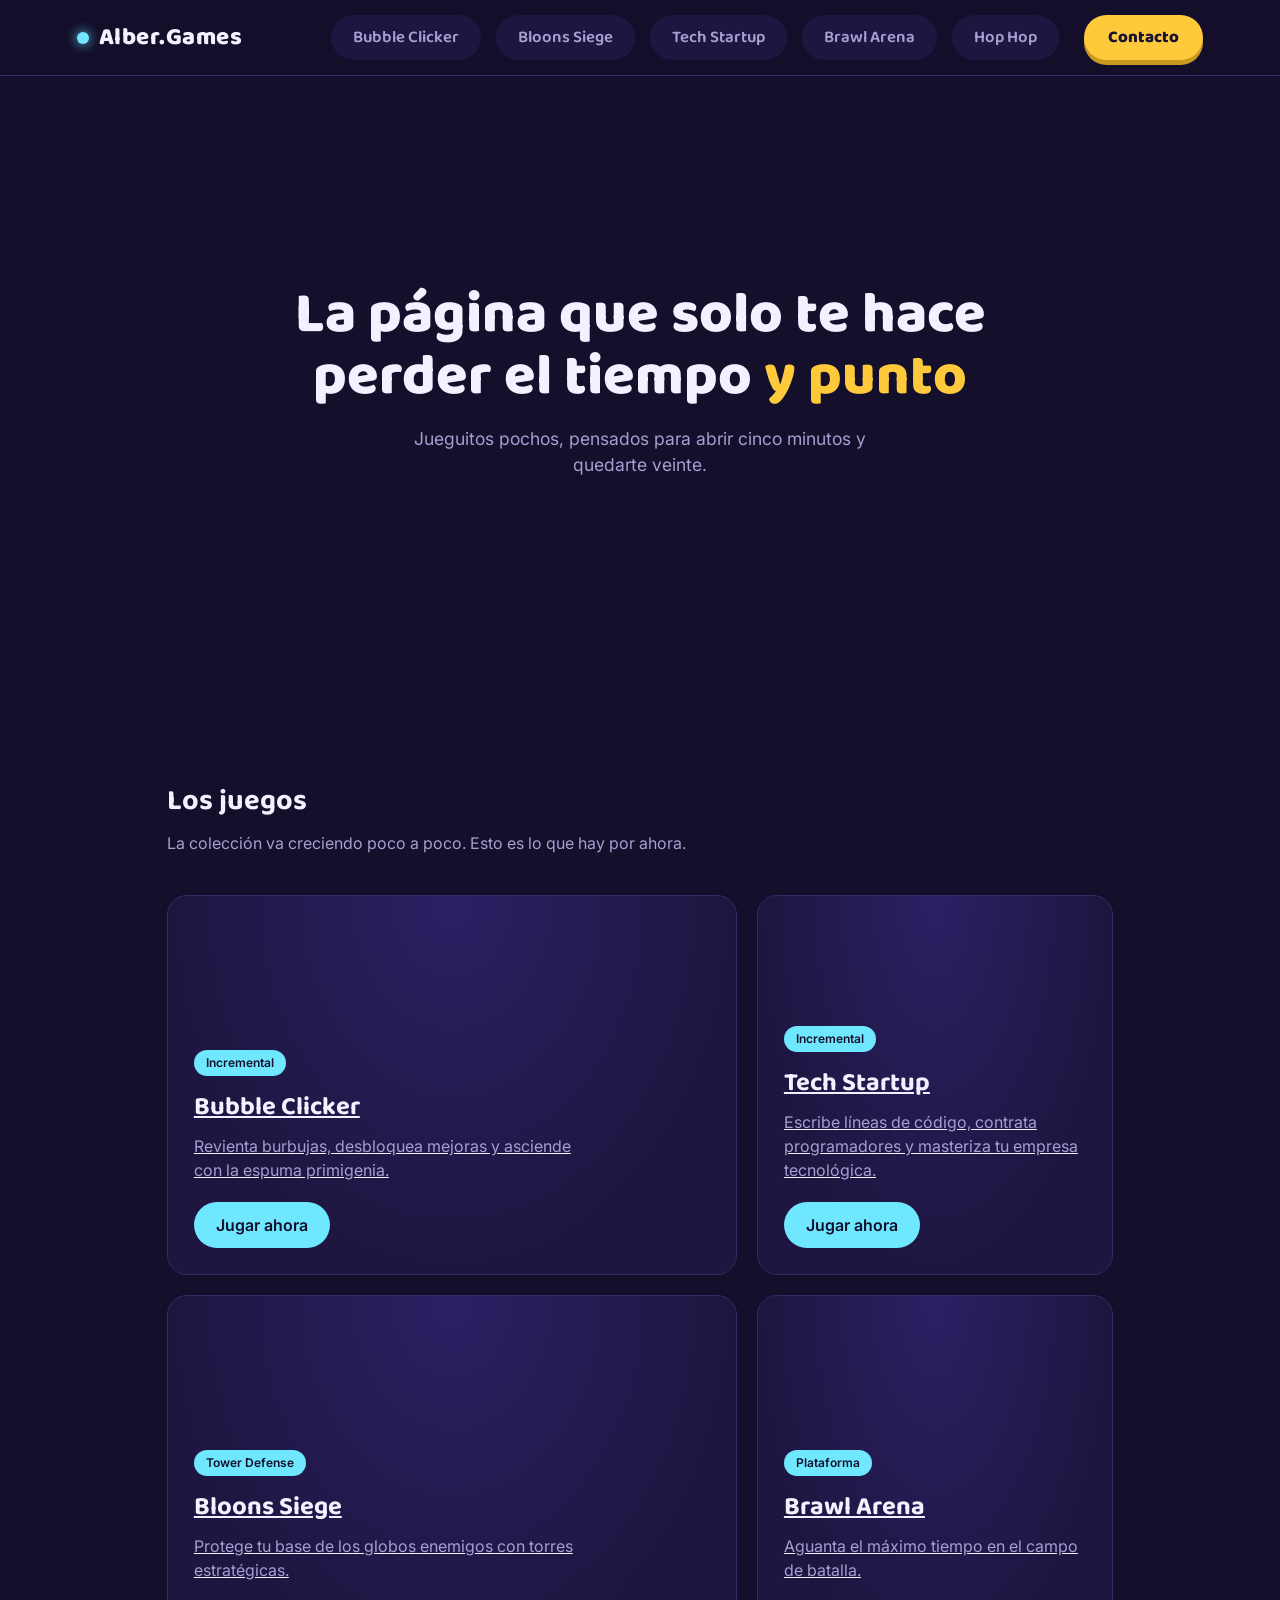
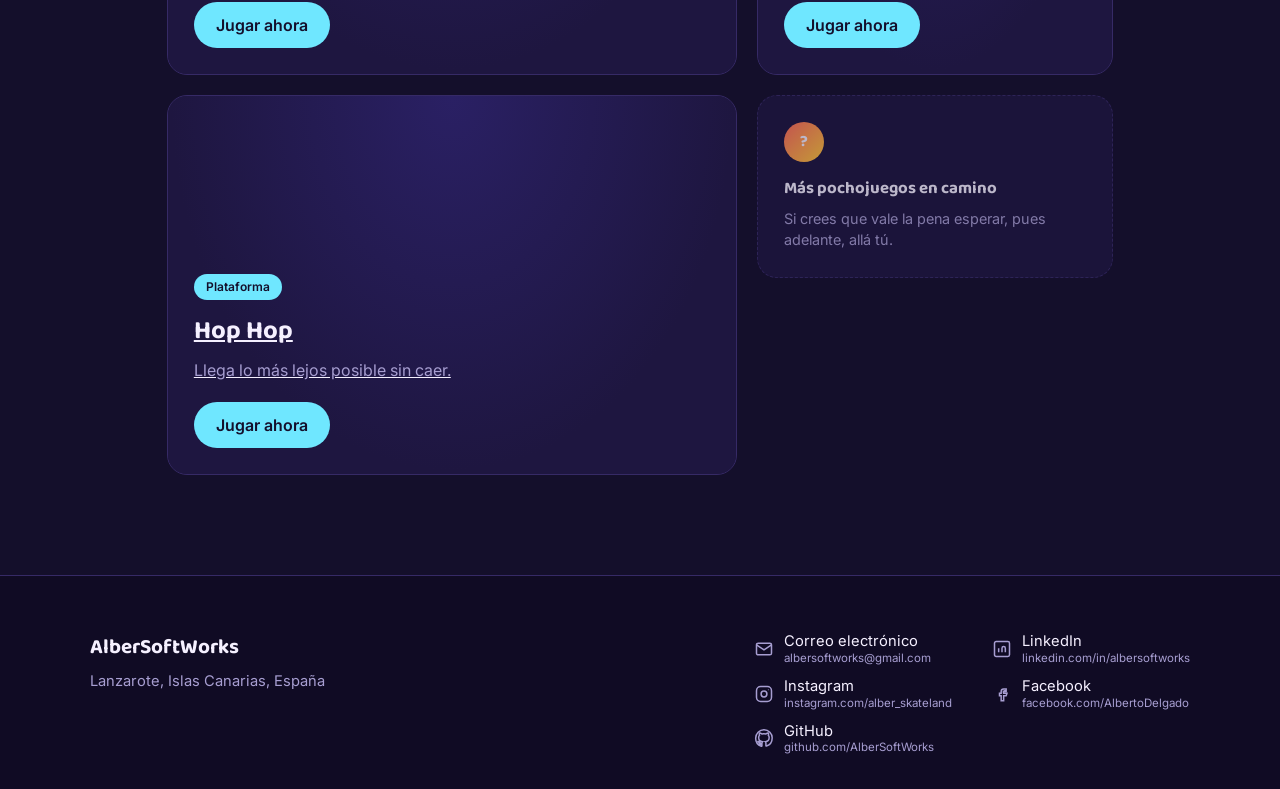
==== commit 8221cdca: "Add 'Bloons Siege' game to index.html Added 'Bloons Siege' game link to navigation and updated game " ====
--- a/index.html
+++ b/index.html
@@ -19,6 +19,7 @@
     
     <div class="nav-links-container">
         <a href="https://albersoftworks.github.io/alber.games/bubble-clicker" class="nav-link">Bubble Clicker</a>
+        <a href="https://albersoftworks.github.io/alber.games/bloons-siege" class="nav-link">Bloons Siege</a>
         <a href="https://albersoftworks.github.io/alber.games/tech-startup" class="nav-link">Tech Startup</a>
         <a href="https://albersoftworks.github.io/alber.games/brawl-arena" class="nav-link">Brawl Arena</a>
         <a href="https://albersoftworks.github.io/alber.games/hop-hop" class="nav-link">Hop Hop</a>
@@ -49,74 +50,90 @@
     <p class="games-sub">La colección va creciendo poco a poco. Esto es lo que hay por ahora.</p>
 
     <div class="game-grid">
-    <a class="card card-featured" href="https://albersoftworks.github.io/alber.games/bubble-clicker" target="_blank" rel="noopener">
-        <div class="preview" aria-hidden="true">
-        <span style="left:15%; width:22px; height:22px; animation-delay:0s;"></span>
-        <span style="left:35%; width:14px; height:14px; animation-delay:1.5s;"></span>
-        <span style="left:55%; width:26px; height:26px; animation-delay:0.8s;"></span>
-        <span style="left:75%; width:18px; height:18px; animation-delay:2.2s;"></span>
-        </div>
-        <div class="card-body">
-        <span class="tag">Incremental</span>
-        <h3>Bubble Clicker</h3>
-        <p>Revienta burbujas, desbloquea mejoras y asciende con la espuma primigenia.</p>
-        <span class="play-btn">Jugar ahora</span>
-        </div>
-    </a>
+        <a class="card card-featured" href="https://albersoftworks.github.io/alber.games/bubble-clicker" target="_blank" rel="noopener">
+            <div class="preview" aria-hidden="true">
+            <span style="left:15%; width:22px; height:22px; animation-delay:0s;"></span>
+            <span style="left:35%; width:14px; height:14px; animation-delay:1.5s;"></span>
+            <span style="left:55%; width:26px; height:26px; animation-delay:0.8s;"></span>
+            <span style="left:75%; width:18px; height:18px; animation-delay:2.2s;"></span>
+            </div>
+            <div class="card-body">
+            <span class="tag">Incremental</span>
+            <h3>Bubble Clicker</h3>
+            <p>Revienta burbujas, desbloquea mejoras y asciende con la espuma primigenia.</p>
+            <span class="play-btn">Jugar ahora</span>
+            </div>
+        </a>
 
-    <a class="card card-featured" href="https://albersoftworks.github.io/alber.games/tech-startup" target="_blank" rel="noopener">
-        <div class="preview" aria-hidden="true">
-        <span style="left:15%; width:22px; height:22px; animation-delay:0s;"></span>
-        <span style="left:35%; width:14px; height:14px; animation-delay:1.5s;"></span>
-        <span style="left:55%; width:26px; height:26px; animation-delay:0.8s;"></span>
-        <span style="left:75%; width:18px; height:18px; animation-delay:2.2s;"></span>
-        </div>
-        <div class="card-body">
-        <span class="tag">Incremental</span>
-        <h3>Tech Startup</h3>
-        <p>Escribe líneas de código, contrata programadores y masteriza tu empresa tecnológica.</p>
-        <span class="play-btn">Jugar ahora</span>
-        </div>
-    </a>
+        <a class="card card-featured" href="https://albersoftworks.github.io/alber.games/tech-startup" target="_blank" rel="noopener">
+            <div class="preview" aria-hidden="true">
+            <span style="left:15%; width:22px; height:22px; animation-delay:0s;"></span>
+            <span style="left:35%; width:14px; height:14px; animation-delay:1.5s;"></span>
+            <span style="left:55%; width:26px; height:26px; animation-delay:0.8s;"></span>
+            <span style="left:75%; width:18px; height:18px; animation-delay:2.2s;"></span>
+            </div>
+            <div class="card-body">
+            <span class="tag">Incremental</span>
+            <h3>Tech Startup</h3>
+            <p>Escribe líneas de código, contrata programadores y masteriza tu empresa tecnológica.</p>
+            <span class="play-btn">Jugar ahora</span>
+            </div>
+        </a>
     </div>
 
     <div class="game-grid">
+        <a class="card card-featured" href="https://albersoftworks.github.io/alber.games/bloons-siege" target="_blank" rel="noopener">
+            <div class="preview" aria-hidden="true">
+            <span style="left:15%; width:22px; height:22px; animation-delay:0s;"></span>
+            <span style="left:35%; width:14px; height:14px; animation-delay:1.5s;"></span>
+            <span style="left:55%; width:26px; height:26px; animation-delay:0.8s;"></span>
+            <span style="left:75%; width:18px; height:18px; animation-delay:2.2s;"></span>
+            </div>
+            <div class="card-body">
+            <span class="tag">Tower Defense</span>
+            <h3>Bloons Siege</h3>
+            <p>Protege tu base de los globos enemigos con torres estratégicas.</p>
+            <span class="play-btn">Jugar ahora</span>
+            </div>
+        </a>
 
-    <a class="card card-featured" href="https://albersoftworks.github.io/alber.games/brawl-arena" target="_blank" rel="noopener">
-        <div class="preview" aria-hidden="true">
-        <span style="left:15%; width:22px; height:22px; animation-delay:0s;"></span>
-        <span style="left:35%; width:14px; height:14px; animation-delay:1.5s;"></span>
-        <span style="left:55%; width:26px; height:26px; animation-delay:0.8s;"></span>
-        <span style="left:75%; width:18px; height:18px; animation-delay:2.2s;"></span>
+        <a class="card card-featured" href="https://albersoftworks.github.io/alber.games/brawl-arena" target="_blank" rel="noopener">
+            <div class="preview" aria-hidden="true">
+            <span style="left:15%; width:22px; height:22px; animation-delay:0s;"></span>
+            <span style="left:35%; width:14px; height:14px; animation-delay:1.5s;"></span>
+            <span style="left:55%; width:26px; height:26px; animation-delay:0.8s;"></span>
+            <span style="left:75%; width:18px; height:18px; animation-delay:2.2s;"></span>
+            </div>
+            <div class="card-body">
+            <span class="tag">Plataforma</span>
+            <h3>Brawl Arena</h3>
+            <p>Aguanta el máximo tiempo en el campo de batalla.</p>
+            <span class="play-btn">Jugar ahora</span>
+            </div>
+        </a>
+    </div>
+
+    <div class="game-grid">
+        <a class="card card-featured" href="https://albersoftworks.github.io/alber.games/hop-hop" target="_blank" rel="noopener">
+            <div class="preview" aria-hidden="true">
+            <span style="left:15%; width:22px; height:22px; animation-delay:0s;"></span>
+            <span style="left:35%; width:14px; height:14px; animation-delay:1.5s;"></span>
+            <span style="left:55%; width:26px; height:26px; animation-delay:0.8s;"></span>
+            <span style="left:75%; width:18px; height:18px; animation-delay:2.2s;"></span>
+            </div>
+            <div class="card-body">
+            <span class="tag">Plataforma</span>
+            <h3>Hop Hop</h3>
+            <p>Llega lo más lejos posible sin caer.</p>
+            <span class="play-btn">Jugar ahora</span>
+            </div>
+        </a>
+
+        <div class="card card-soon">
+            <div class="soon-bubble">?</div>
+            <h4>Más pochojuegos en camino</h4>
+            <p>Si crees que vale la pena esperar, pues adelante, allá tú.</p>
         </div>
-        <div class="card-body">
-        <span class="tag">Plataforma</span>
-        <h3>Brawl Arena</h3>
-        <p>Aguanta el máximo tiempo en el campo de batalla.</p>
-        <span class="play-btn">Jugar ahora</span>
-        </div>
-    </a>
-
-    <a class="card card-featured" href="https://albersoftworks.github.io/alber.games/hop-hop" target="_blank" rel="noopener">
-        <div class="preview" aria-hidden="true">
-        <span style="left:15%; width:22px; height:22px; animation-delay:0s;"></span>
-        <span style="left:35%; width:14px; height:14px; animation-delay:1.5s;"></span>
-        <span style="left:55%; width:26px; height:26px; animation-delay:0.8s;"></span>
-        <span style="left:75%; width:18px; height:18px; animation-delay:2.2s;"></span>
-        </div>
-        <div class="card-body">
-        <span class="tag">Plataforma</span>
-        <h3>Hop Hop</h3>
-        <p>Llega lo más lejos posible sin caer.</p>
-        <span class="play-btn">Jugar ahora</span>
-        </div>
-    </a>
-
-    <div class="card card-soon">
-        <div class="soon-bubble">?</div>
-        <h4>Más pochojuegos en camino</h4>
-        <p>Si crees que vale la pena esperar, pues adelante, allá tú.</p>
-    </div>
     </div>
 
 </main>
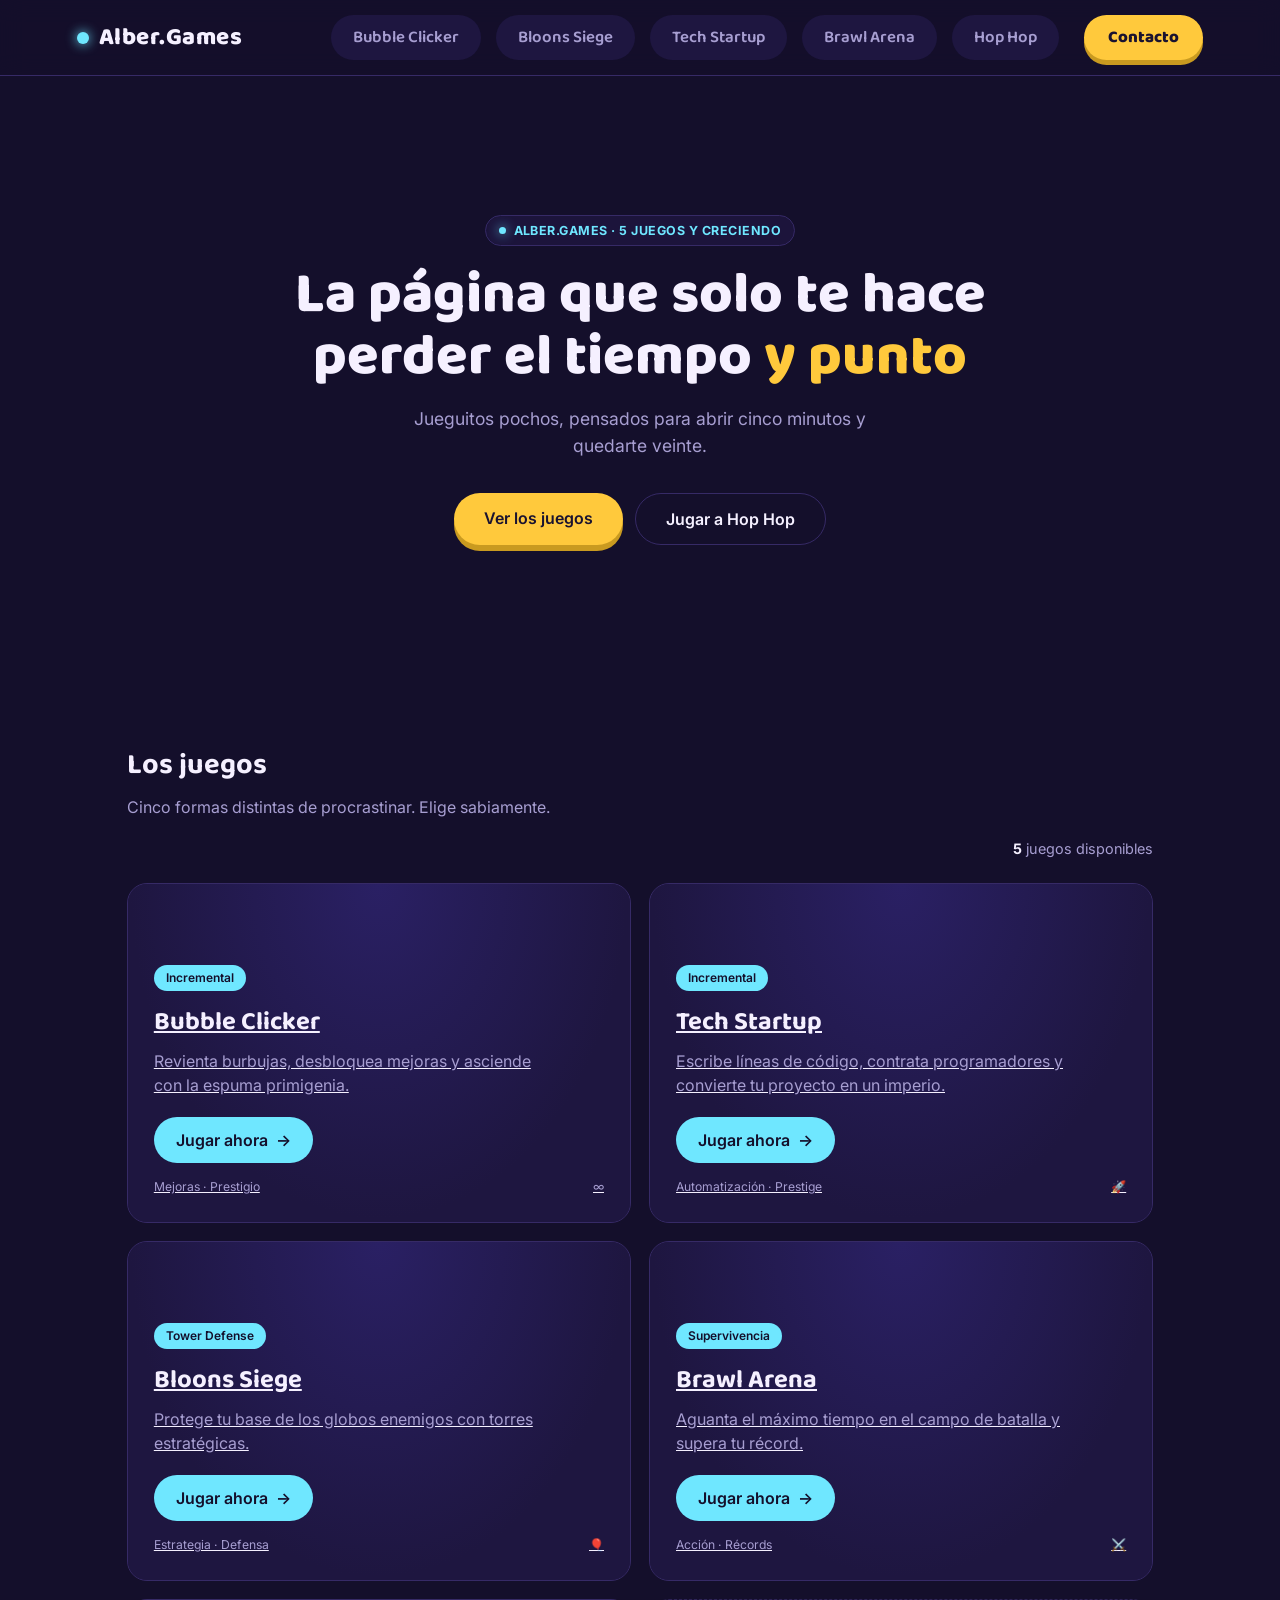
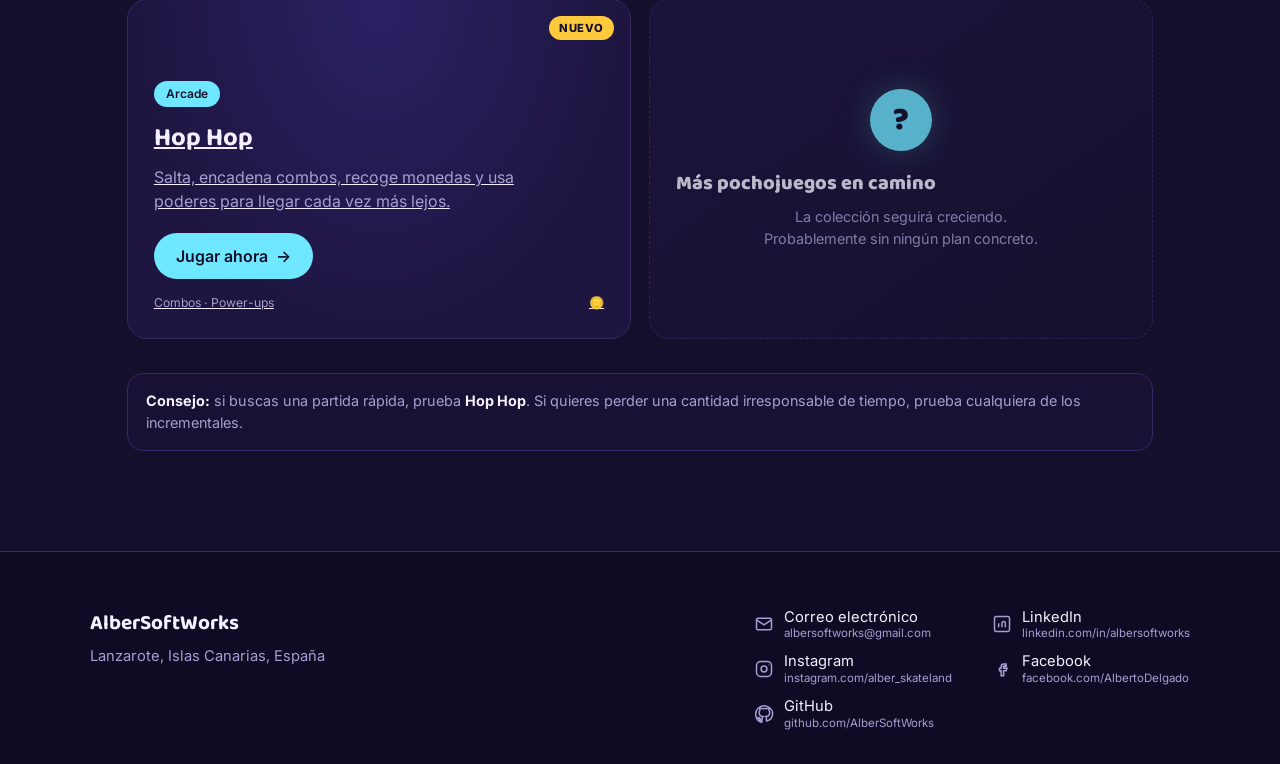
==== commit d6a67105: "Polish Alber.Games home with clearer game discovery and responsive presentation" ====
--- a/index.html
+++ b/index.html
@@ -1,178 +1,125 @@
-<!DOCTYPE html>
-<html lang="es">
-<head>
-    <meta charset="UTF-8">
-    <meta name="viewport" content="width=device-width, initial-scale=1.0">
-    <title>Alber.Games — Sala de juegos</title>
-
-    <link rel="preconnect" href="https://fonts.googleapis.com">
-    <link rel="preconnect" href="https://fonts.gstatic.com" crossorigin>
-    <link href="https://fonts.googleapis.com/css2?family=Baloo+2:wght@500;600;700;800&family=Inter:wght@400;500;600&display=swap" rel="stylesheet">
-    <link rel="stylesheet" href="style.css">
-</head>
-<body>
-
-<nav>
-    <a href="https://albersoftworks.github.io/alber.games" class="brand">
-        <span class="brand-dot"></span>Alber.Games
-    </a>
-    
-    <div class="nav-links-container">
-        <a href="https://albersoftworks.github.io/alber.games/bubble-clicker" class="nav-link">Bubble Clicker</a>
-        <a href="https://albersoftworks.github.io/alber.games/bloons-siege" class="nav-link">Bloons Siege</a>
-        <a href="https://albersoftworks.github.io/alber.games/tech-startup" class="nav-link">Tech Startup</a>
-        <a href="https://albersoftworks.github.io/alber.games/brawl-arena" class="nav-link">Brawl Arena</a>
-        <a href="https://albersoftworks.github.io/alber.games/hop-hop" class="nav-link">Hop Hop</a>
-        <a href="https://albersoftworks.github.io" target="_blank" rel="noopener" class="nav-cta">Contacto</a>
-    </div>
-</nav>
-
-<header class="hero">
-    <div class="hero-bubbles" aria-hidden="true">
-        <span style="left:8%;  width:26px; height:26px; --drift:20px;  background:var(--sky);   animation-duration:9s;  animation-delay:0s;"></span>
-        <span style="left:20%; width:14px; height:14px; --drift:-15px; background:var(--gold);  animation-duration:7s;  animation-delay:1.2s;"></span>
-        <span style="left:33%; width:34px; height:34px; --drift:25px;  background:var(--coral);  animation-duration:11s; animation-delay:0.4s;"></span>
-        <span style="left:47%; width:18px; height:18px; --drift:-20px; background:var(--sky);   animation-duration:8s;  animation-delay:2.1s;"></span>
-        <span style="left:60%; width:22px; height:22px; --drift:18px;  background:var(--gold);  animation-duration:10s; animation-delay:0.8s;"></span>
-        <span style="left:72%; width:30px; height:30px; --drift:-25px; background:var(--coral);  animation-duration:12s; animation-delay:1.6s;"></span>
-        <span style="left:85%; width:16px; height:16px; --drift:15px;  background:var(--sky);   animation-duration:7.5s; animation-delay:2.6s;"></span>
-        <span style="left:93%; width:20px; height:20px; --drift:-18px; background:var(--gold);  animation-duration:9.5s; animation-delay:0.2s;"></span>
-    </div>
-
-    <div class="hero-content">
-    <h1>La página que solo te hace perder el tiempo <span class="highlight">y punto</span></h1>
-    <p>Jueguitos pochos, pensados para abrir cinco minutos y quedarte veinte.</p>
-    </div>
-</header>
-
-<main class="games" id="games">
-    <h2 class="games-heading">Los juegos</h2>
-    <p class="games-sub">La colección va creciendo poco a poco. Esto es lo que hay por ahora.</p>
-
-    <div class="game-grid">
-        <a class="card card-featured" href="https://albersoftworks.github.io/alber.games/bubble-clicker" target="_blank" rel="noopener">
-            <div class="preview" aria-hidden="true">
-            <span style="left:15%; width:22px; height:22px; animation-delay:0s;"></span>
-            <span style="left:35%; width:14px; height:14px; animation-delay:1.5s;"></span>
-            <span style="left:55%; width:26px; height:26px; animation-delay:0.8s;"></span>
-            <span style="left:75%; width:18px; height:18px; animation-delay:2.2s;"></span>
-            </div>
-            <div class="card-body">
-            <span class="tag">Incremental</span>
-            <h3>Bubble Clicker</h3>
-            <p>Revienta burbujas, desbloquea mejoras y asciende con la espuma primigenia.</p>
-            <span class="play-btn">Jugar ahora</span>
-            </div>
-        </a>
-
-        <a class="card card-featured" href="https://albersoftworks.github.io/alber.games/tech-startup" target="_blank" rel="noopener">
-            <div class="preview" aria-hidden="true">
-            <span style="left:15%; width:22px; height:22px; animation-delay:0s;"></span>
-            <span style="left:35%; width:14px; height:14px; animation-delay:1.5s;"></span>
-            <span style="left:55%; width:26px; height:26px; animation-delay:0.8s;"></span>
-            <span style="left:75%; width:18px; height:18px; animation-delay:2.2s;"></span>
-            </div>
-            <div class="card-body">
-            <span class="tag">Incremental</span>
-            <h3>Tech Startup</h3>
-            <p>Escribe líneas de código, contrata programadores y masteriza tu empresa tecnológica.</p>
-            <span class="play-btn">Jugar ahora</span>
-            </div>
-        </a>
-    </div>
-
-    <div class="game-grid">
-        <a class="card card-featured" href="https://albersoftworks.github.io/alber.games/bloons-siege" target="_blank" rel="noopener">
-            <div class="preview" aria-hidden="true">
-            <span style="left:15%; width:22px; height:22px; animation-delay:0s;"></span>
-            <span style="left:35%; width:14px; height:14px; animation-delay:1.5s;"></span>
-            <span style="left:55%; width:26px; height:26px; animation-delay:0.8s;"></span>
-            <span style="left:75%; width:18px; height:18px; animation-delay:2.2s;"></span>
-            </div>
-            <div class="card-body">
-            <span class="tag">Tower Defense</span>
-            <h3>Bloons Siege</h3>
-            <p>Protege tu base de los globos enemigos con torres estratégicas.</p>
-            <span class="play-btn">Jugar ahora</span>
-            </div>
-        </a>
-
-        <a class="card card-featured" href="https://albersoftworks.github.io/alber.games/brawl-arena" target="_blank" rel="noopener">
-            <div class="preview" aria-hidden="true">
-            <span style="left:15%; width:22px; height:22px; animation-delay:0s;"></span>
-            <span style="left:35%; width:14px; height:14px; animation-delay:1.5s;"></span>
-            <span style="left:55%; width:26px; height:26px; animation-delay:0.8s;"></span>
-            <span style="left:75%; width:18px; height:18px; animation-delay:2.2s;"></span>
-            </div>
-            <div class="card-body">
-            <span class="tag">Plataforma</span>
-            <h3>Brawl Arena</h3>
-            <p>Aguanta el máximo tiempo en el campo de batalla.</p>
-            <span class="play-btn">Jugar ahora</span>
-            </div>
-        </a>
-    </div>
-
-    <div class="game-grid">
-        <a class="card card-featured" href="https://albersoftworks.github.io/alber.games/hop-hop" target="_blank" rel="noopener">
-            <div class="preview" aria-hidden="true">
-            <span style="left:15%; width:22px; height:22px; animation-delay:0s;"></span>
-            <span style="left:35%; width:14px; height:14px; animation-delay:1.5s;"></span>
-            <span style="left:55%; width:26px; height:26px; animation-delay:0.8s;"></span>
-            <span style="left:75%; width:18px; height:18px; animation-delay:2.2s;"></span>
-            </div>
-            <div class="card-body">
-            <span class="tag">Plataforma</span>
-            <h3>Hop Hop</h3>
-            <p>Llega lo más lejos posible sin caer.</p>
-            <span class="play-btn">Jugar ahora</span>
-            </div>
-        </a>
-
-        <div class="card card-soon">
-            <div class="soon-bubble">?</div>
-            <h4>Más pochojuegos en camino</h4>
-            <p>Si crees que vale la pena esperar, pues adelante, allá tú.</p>
-        </div>
-    </div>
-
-</main>
-
-<footer>
-    <div class="footer-inner">
-    <div class="footer-brand">
-        <h2>AlberSoftWorks</h2>
-        <p>Lanzarote, Islas Canarias, España</p>
-    </div>
-
-    <div class="footer-links">
-        <a class="footer-link" href="mailto:albersoftworks@gmail.com">
-        <svg class="icon" viewBox="0 0 24 24" fill="none" stroke="currentColor" stroke-width="1.8"><rect x="3" y="5" width="18" height="14" rx="2"/><path d="m3 7 9 6 9-6"/></svg>
-        <span class="link-text"><span>Correo electrónico</span><span class="link-label">albersoftworks@gmail.com</span></span>
-        </a>
-
-        <a class="footer-link" href="https://www.linkedin.com/in/albersoftworks" target="_blank" rel="noopener">
-        <svg class="icon" viewBox="0 0 24 24" fill="none" stroke="currentColor" stroke-width="1.8"><rect x="3" y="3" width="18" height="18" rx="2"/><path d="M8 11v5M8 8v.01M12 16v-5M12 11c0-1.5 1-2 2-2s2 .8 2 2v5"/></svg>
-        <span class="link-text"><span>LinkedIn</span><span class="link-label">linkedin.com/in/albersoftworks</span></span>
-        </a>
-
-        <a class="footer-link" href="https://www.instagram.com/alber_skateland/" target="_blank" rel="noopener">
-        <svg class="icon" viewBox="0 0 24 24" fill="none" stroke="currentColor" stroke-width="1.8"><rect x="3" y="3" width="18" height="18" rx="5"/><circle cx="12" cy="12" r="3.5"/><circle cx="17.2" cy="6.8" r="0.6" fill="currentColor" stroke="none"/></svg>
-        <span class="link-text"><span>Instagram</span><span class="link-label">instagram.com/alber_skateland</span></span>
-        </a>
-
-        <a class="footer-link" href="https://www.facebook.com/profile.php?id=61575299738661/" target="_blank" rel="noopener">
-        <svg class="icon" viewBox="0 0 24 24" fill="none" stroke="currentColor" stroke-width="1.8"><path d="M14 9h3V6h-3c-1.7 0-3 1.3-3 3v2H9v3h2v6h3v-6h3l1-3h-4v-2c0-.6.4-1 1-1z"/></svg>
-        <span class="link-text"><span>Facebook</span><span class="link-label">facebook.com/AlbertoDelgado</span></span>
-        </a>
-
-        <a class="footer-link" href="https://github.com/albersoftworks" target="_blank" rel="noopener">
-        <svg class="icon" viewBox="0 0 24 24" fill="none" stroke="currentColor" stroke-width="1.8"><path d="M12 2C6.5 2 2 6.6 2 12.2c0 4.5 2.9 8.3 6.8 9.6.5.1.7-.2.7-.5v-1.8c-2.8.6-3.4-1.4-3.4-1.4-.4-1.1-1-1.4-1-1.4-.9-.6.1-.6.1-.6 1 .1 1.5 1 1.5 1 .9 1.5 2.3 1.1 2.9.8.1-.7.4-1.1.6-1.4-2.2-.2-4.6-1.1-4.6-5 0-1.1.4-2 1-2.7-.1-.3-.5-1.3.1-2.7 0 0 .8-.3 2.7 1a9.4 9.4 0 0 1 5 0c1.9-1.3 2.7-1 2.7-1 .6 1.4.2 2.4.1 2.7.6.7 1 1.6 1 2.7 0 3.9-2.4 4.8-4.6 5 .4.3.7.9.7 1.9v2.8c0 .3.2.6.7.5 3.9-1.3 6.8-5.1 6.8-9.6C22 6.6 17.5 2 12 2z"/></svg>
-        <span class="link-text"><span>GitHub</span><span class="link-label">github.com/AlberSoftWorks</span></span>
-        </a>
-    </div>
-    </div>
-</footer>
-
-</body>
-</html>
+<!DOCTYPE html>
+<html lang="es">
+<head>
+  <meta charset="UTF-8">
+  <meta name="viewport" content="width=device-width, initial-scale=1.0">
+  <meta name="description" content="Alber.Games: una colección de juegos pequeños para perder el tiempo con dignidad.">
+  <meta name="theme-color" content="#140F2B">
+  <title>Alber.Games — Sala de juegos</title>
+  <link rel="preconnect" href="https://fonts.googleapis.com">
+  <link rel="preconnect" href="https://fonts.gstatic.com" crossorigin>
+  <link href="https://fonts.googleapis.com/css2?family=Baloo+2:wght@500;600;700;800&family=Inter:wght@400;500;600;700&display=swap" rel="stylesheet">
+  <link rel="stylesheet" href="style.css">
+  <style>
+    .home-shell{max-width:1180px;margin:0 auto}
+    .hero{min-height:72vh}
+    .hero-content{max-width:760px}
+    .hero-kicker{display:inline-flex;align-items:center;gap:8px;margin-bottom:18px;padding:7px 13px;border:1px solid var(--panel-edge);border-radius:999px;background:#1e1640cc;color:var(--sky);font:700 .78rem var(--font-body);letter-spacing:.04em;text-transform:uppercase}
+    .hero-kicker i{width:7px;height:7px;border-radius:50%;background:var(--sky);box-shadow:0 0 12px var(--sky)}
+    .hero-actions{display:flex;justify-content:center;gap:12px;flex-wrap:wrap;margin-top:28px}
+    .hero-actions .cta.secondary{background:transparent;color:var(--text);border:1px solid var(--panel-edge);box-shadow:none}
+    .hero-actions .cta.secondary:hover{background:var(--panel);transform:translateY(-1px);box-shadow:none}
+    .collection-bar{display:flex;justify-content:space-between;align-items:end;gap:20px;margin-bottom:24px}
+    .collection-count{color:var(--muted);font-size:.9rem;margin:0}.collection-count strong{color:var(--text)}
+    .game-grid{grid-template-columns:repeat(2,minmax(0,1fr));grid-template-rows:auto;gap:18px;margin-top:18px}
+    .card-featured{grid-row:auto;min-height:340px}
+    .game-grid:first-of-type .card-featured:first-child{grid-column:span 1}
+    .game-card-meta{display:flex;align-items:center;justify-content:space-between;gap:12px;margin-top:15px;color:var(--muted);font-size:.76rem}
+    .play-btn::after{content:'→';transition:transform .2s ease}.card-featured:hover .play-btn::after{transform:translateX(3px)}
+    .new-badge{position:absolute;top:16px;right:16px;z-index:3;padding:5px 10px;border-radius:999px;background:var(--gold);color:var(--ink);font:800 .7rem var(--font-body);text-transform:uppercase;letter-spacing:.05em}
+    .card-soon{display:flex;flex-direction:column;justify-content:center;min-height:340px;background:linear-gradient(145deg,var(--panel),#17112f);border-style:dashed;text-align:center}
+    .soon-bubble{margin:0 auto 16px;width:62px;height:62px;display:grid;place-items:center;border-radius:50%;background:var(--sky);color:var(--ink);font:800 2rem var(--font-display);box-shadow:0 0 35px #6fe7ff44}
+    .card-soon h4{font:800 1.25rem var(--font-display);margin:0 0 7px}.card-soon p{color:var(--muted);max-width:34ch;margin:0 auto}
+    .games-note{margin:34px 0 0;padding:16px 18px;border:1px solid var(--panel-edge);border-radius:16px;background:#1e164066;color:var(--muted);font-size:.9rem}.games-note strong{color:var(--text)}
+    @media(max-width:720px){.hero{min-height:68vh;padding-top:30px}.collection-bar{align-items:start;flex-direction:column;gap:4px}.game-grid{grid-template-columns:1fr}.card-featured{min-height:330px}.card-soon{min-height:260px}.hero-actions .cta{padding:12px 22px}}
+    @media(prefers-reduced-motion:reduce){.hero-content{animation:none!important}.card-featured,.cta{transition:none!important}}
+  </style>
+</head>
+<body>
+<nav aria-label="Navegación principal">
+  <a href="index.html" class="brand" aria-label="Alber.Games — inicio"><span class="brand-dot" aria-hidden="true"></span>Alber.Games</a>
+  <div class="nav-links-container">
+    <a href="bubble-clicker.html" class="nav-link">Bubble Clicker</a>
+    <a href="bloons-siege.html" class="nav-link">Bloons Siege</a>
+    <a href="tech-startup.html" class="nav-link">Tech Startup</a>
+    <a href="brawl-arena.html" class="nav-link">Brawl Arena</a>
+    <a href="hop-hop.html" class="nav-link">Hop Hop</a>
+    <a href="https://albersoftworks.github.io" target="_blank" rel="noopener noreferrer" class="nav-cta">Contacto</a>
+  </div>
+</nav>
+
+<header class="hero" id="inicio">
+  <div class="hero-bubbles" aria-hidden="true">
+    <span style="left:8%;width:26px;height:26px;--drift:20px;background:var(--sky);animation-duration:9s"></span>
+    <span style="left:20%;width:14px;height:14px;--drift:-15px;background:var(--gold);animation-duration:7s;animation-delay:1.2s"></span>
+    <span style="left:33%;width:34px;height:34px;--drift:25px;background:var(--coral);animation-duration:11s;animation-delay:.4s"></span>
+    <span style="left:47%;width:18px;height:18px;--drift:-20px;background:var(--sky);animation-duration:8s;animation-delay:2.1s"></span>
+    <span style="left:60%;width:22px;height:22px;--drift:18px;background:var(--gold);animation-duration:10s;animation-delay:.8s"></span>
+    <span style="left:72%;width:30px;height:30px;--drift:-25px;background:var(--coral);animation-duration:12s;animation-delay:1.6s"></span>
+    <span style="left:85%;width:16px;height:16px;--drift:15px;background:var(--sky);animation-duration:7.5s;animation-delay:2.6s"></span>
+  </div>
+  <div class="hero-content">
+    <div class="hero-kicker"><i></i> Alber.Games · 5 juegos y creciendo</div>
+    <h1>La página que solo te hace perder el tiempo <span class="highlight">y punto</span></h1>
+    <p>Jueguitos pochos, pensados para abrir cinco minutos y quedarte veinte.</p>
+    <div class="hero-actions">
+      <a class="cta" href="#games">Ver los juegos</a>
+      <a class="cta secondary" href="hop-hop.html">Jugar a Hop Hop</a>
+    </div>
+  </div>
+</header>
+
+<main class="games home-shell" id="games">
+  <div class="collection-bar">
+    <div><h2 class="games-heading">Los juegos</h2><p class="games-sub">Cinco formas distintas de procrastinar. Elige sabiamente.</p></div>
+    <p class="collection-count"><strong>5</strong> juegos disponibles</p>
+  </div>
+
+  <div class="game-grid">
+    <a class="card card-featured" href="bubble-clicker.html" aria-label="Jugar a Bubble Clicker">
+      <div class="preview" aria-hidden="true"><span style="left:15%;width:22px;height:22px"></span><span style="left:35%;width:14px;height:14px;animation-delay:1.5s"></span><span style="left:55%;width:26px;height:26px;animation-delay:.8s"></span><span style="left:75%;width:18px;height:18px;animation-delay:2.2s"></span></div>
+      <div class="card-body"><span class="tag">Incremental</span><h3>Bubble Clicker</h3><p>Revienta burbujas, desbloquea mejoras y asciende con la espuma primigenia.</p><span class="play-btn">Jugar ahora</span><div class="game-card-meta"><span>Mejoras · Prestigio</span><span>∞</span></div></div>
+    </a>
+    <a class="card card-featured" href="tech-startup.html" aria-label="Jugar a Tech Startup">
+      <div class="preview" aria-hidden="true"><span style="left:15%;width:22px;height:22px"></span><span style="left:35%;width:14px;height:14px;animation-delay:1.5s"></span><span style="left:55%;width:26px;height:26px;animation-delay:.8s"></span><span style="left:75%;width:18px;height:18px;animation-delay:2.2s"></span></div>
+      <div class="card-body"><span class="tag">Incremental</span><h3>Tech Startup</h3><p>Escribe líneas de código, contrata programadores y convierte tu proyecto en un imperio.</p><span class="play-btn">Jugar ahora</span><div class="game-card-meta"><span>Automatización · Prestige</span><span>🚀</span></div></div>
+    </a>
+  </div>
+
+  <div class="game-grid">
+    <a class="card card-featured" href="bloons-siege.html" aria-label="Jugar a Bloons Siege">
+      <div class="preview" aria-hidden="true"><span style="left:15%;width:22px;height:22px"></span><span style="left:35%;width:14px;height:14px;animation-delay:1.5s"></span><span style="left:55%;width:26px;height:26px;animation-delay:.8s"></span><span style="left:75%;width:18px;height:18px;animation-delay:2.2s"></span></div>
+      <div class="card-body"><span class="tag">Tower Defense</span><h3>Bloons Siege</h3><p>Protege tu base de los globos enemigos con torres estratégicas.</p><span class="play-btn">Jugar ahora</span><div class="game-card-meta"><span>Estrategia · Defensa</span><span>🎈</span></div></div>
+    </a>
+    <a class="card card-featured" href="brawl-arena.html" aria-label="Jugar a Brawl Arena">
+      <div class="preview" aria-hidden="true"><span style="left:15%;width:22px;height:22px"></span><span style="left:35%;width:14px;height:14px;animation-delay:1.5s"></span><span style="left:55%;width:26px;height:26px;animation-delay:.8s"></span><span style="left:75%;width:18px;height:18px;animation-delay:2.2s"></span></div>
+      <div class="card-body"><span class="tag">Supervivencia</span><h3>Brawl Arena</h3><p>Aguanta el máximo tiempo en el campo de batalla y supera tu récord.</p><span class="play-btn">Jugar ahora</span><div class="game-card-meta"><span>Acción · Récords</span><span>⚔️</span></div></div>
+    </a>
+  </div>
+
+  <div class="game-grid">
+    <a class="card card-featured" href="hop-hop.html" aria-label="Jugar a Hop Hop">
+      <span class="new-badge">Nuevo</span>
+      <div class="preview" aria-hidden="true"><span style="left:15%;width:22px;height:22px"></span><span style="left:35%;width:14px;height:14px;animation-delay:1.5s"></span><span style="left:55%;width:26px;height:26px;animation-delay:.8s"></span><span style="left:75%;width:18px;height:18px;animation-delay:2.2s"></span></div>
+      <div class="card-body"><span class="tag">Arcade</span><h3>Hop Hop</h3><p>Salta, encadena combos, recoge monedas y usa poderes para llegar cada vez más lejos.</p><span class="play-btn">Jugar ahora</span><div class="game-card-meta"><span>Combos · Power-ups</span><span>🪙</span></div></div>
+    </a>
+    <div class="card card-soon"><div class="soon-bubble" aria-hidden="true">?</div><h4>Más pochojuegos en camino</h4><p>La colección seguirá creciendo. Probablemente sin ningún plan concreto.</p></div>
+  </div>
+
+  <div class="games-note"><strong>Consejo:</strong> si buscas una partida rápida, prueba <strong>Hop Hop</strong>. Si quieres perder una cantidad irresponsable de tiempo, prueba cualquiera de los incrementales.</div>
+</main>
+
+<footer>
+  <div class="footer-inner">
+    <div class="footer-brand"><h2>AlberSoftWorks</h2><p>Lanzarote, Islas Canarias, España</p></div>
+    <div class="footer-links">
+      <a class="footer-link" href="mailto:albersoftworks@gmail.com"><svg class="icon" viewBox="0 0 24 24" fill="none" stroke="currentColor" stroke-width="1.8" aria-hidden="true"><rect x="3" y="5" width="18" height="14" rx="2"/><path d="m3 7 9 6 9-6"/></svg><span class="link-text"><span>Correo electrónico</span><span class="link-label">albersoftworks@gmail.com</span></span></a>
+      <a class="footer-link" href="https://www.linkedin.com/in/albersoftworks" target="_blank" rel="noopener noreferrer"><svg class="icon" viewBox="0 0 24 24" fill="none" stroke="currentColor" stroke-width="1.8" aria-hidden="true"><rect x="3" y="3" width="18" height="18" rx="2"/><path d="M8 11v5M8 8v.01M12 16v-5M12 11c0-1.5 1-2 2-2s2 .8 2 2v5"/></svg><span class="link-text"><span>LinkedIn</span><span class="link-label">linkedin.com/in/albersoftworks</span></span></a>
+      <a class="footer-link" href="https://www.instagram.com/alber_skateland/" target="_blank" rel="noopener noreferrer"><svg class="icon" viewBox="0 0 24 24" fill="none" stroke="currentColor" stroke-width="1.8" aria-hidden="true"><rect x="3" y="3" width="18" height="18" rx="5"/><circle cx="12" cy="12" r="3.5"/><circle cx="17.2" cy="6.8" r=".6" fill="currentColor" stroke="none"/></svg><span class="link-text"><span>Instagram</span><span class="link-label">instagram.com/alber_skateland</span></span></a>
+      <a class="footer-link" href="https://www.facebook.com/profile.php?id=61575299738661/" target="_blank" rel="noopener noreferrer"><svg class="icon" viewBox="0 0 24 24" fill="none" stroke="currentColor" stroke-width="1.8" aria-hidden="true"><path d="M14 9h3V6h-3c-1.7 0-3 1.3-3 3v2H9v3h2v6h3v-6h3l1-3h-4v-2c0-.6.4-1 1-1z"/></svg><span class="link-text"><span>Facebook</span><span class="link-label">facebook.com/AlbertoDelgado</span></span></a>
+      <a class="footer-link" href="https://github.com/albersoftworks" target="_blank" rel="noopener noreferrer"><svg class="icon" viewBox="0 0 24 24" fill="none" stroke="currentColor" stroke-width="1.8" aria-hidden="true"><path d="M12 2C6.5 2 2 6.6 2 12.2c0 4.5 2.9 8.3 6.8 9.6.5.1.7-.2.7-.5v-1.8c-2.8.6-3.4-1.4-3.4-1.4-.4-1.1-1-1.4-1-1.4-.9-.6.1-.6.1-.6 1 .1 1.5 1 1.5 1 .9 1.5 2.3 1.1 2.9.8.1-.7.4-1.1.6-1.4.1-.7.4-1.1.6-1.4-2.2-.2-4.6-1.1-4.6-5 0-1.1.4-2 1-2.7-.1-.3-.5-1.3.1-2.7 0 0 .8-.3 2.7 1a9.4 9.4 0 0 1 5 0c1.9-1.3 2.7-1 2.7-1 .6 1.4.2 2.4.1 2.7.6.7 1 1.6 1 2.7 0 3.9-2.4 4.8-4.6 5 .4.3.7.9.7 1.9v2.8c0 .3.2.6.7.5 3.9-1.3 6.8-5.1 6.8-9.6C22 6.6 17.5 2 12 2z"/></svg><span class="link-text"><span>GitHub</span><span class="link-label">github.com/AlberSoftWorks</span></span></a>
+    </div>
+  </div>
+</footer>
+</body>
+</html>
